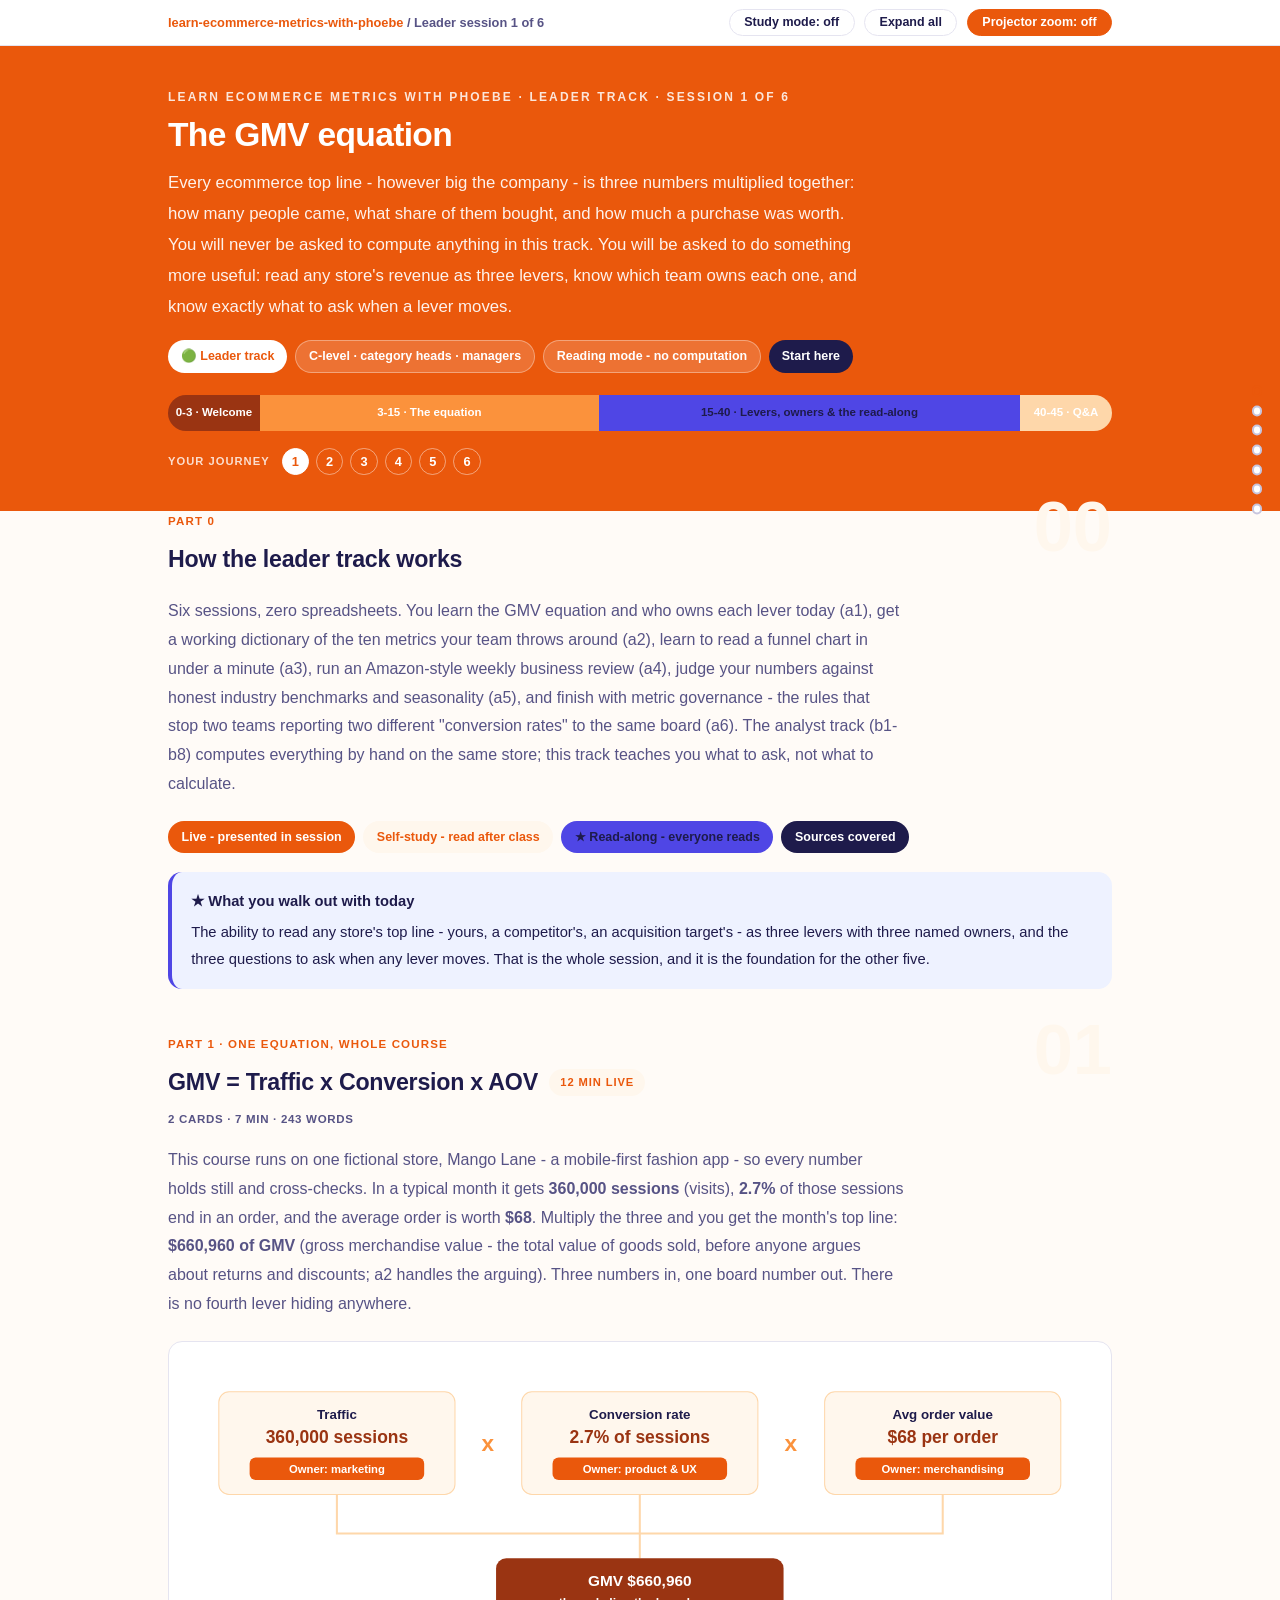
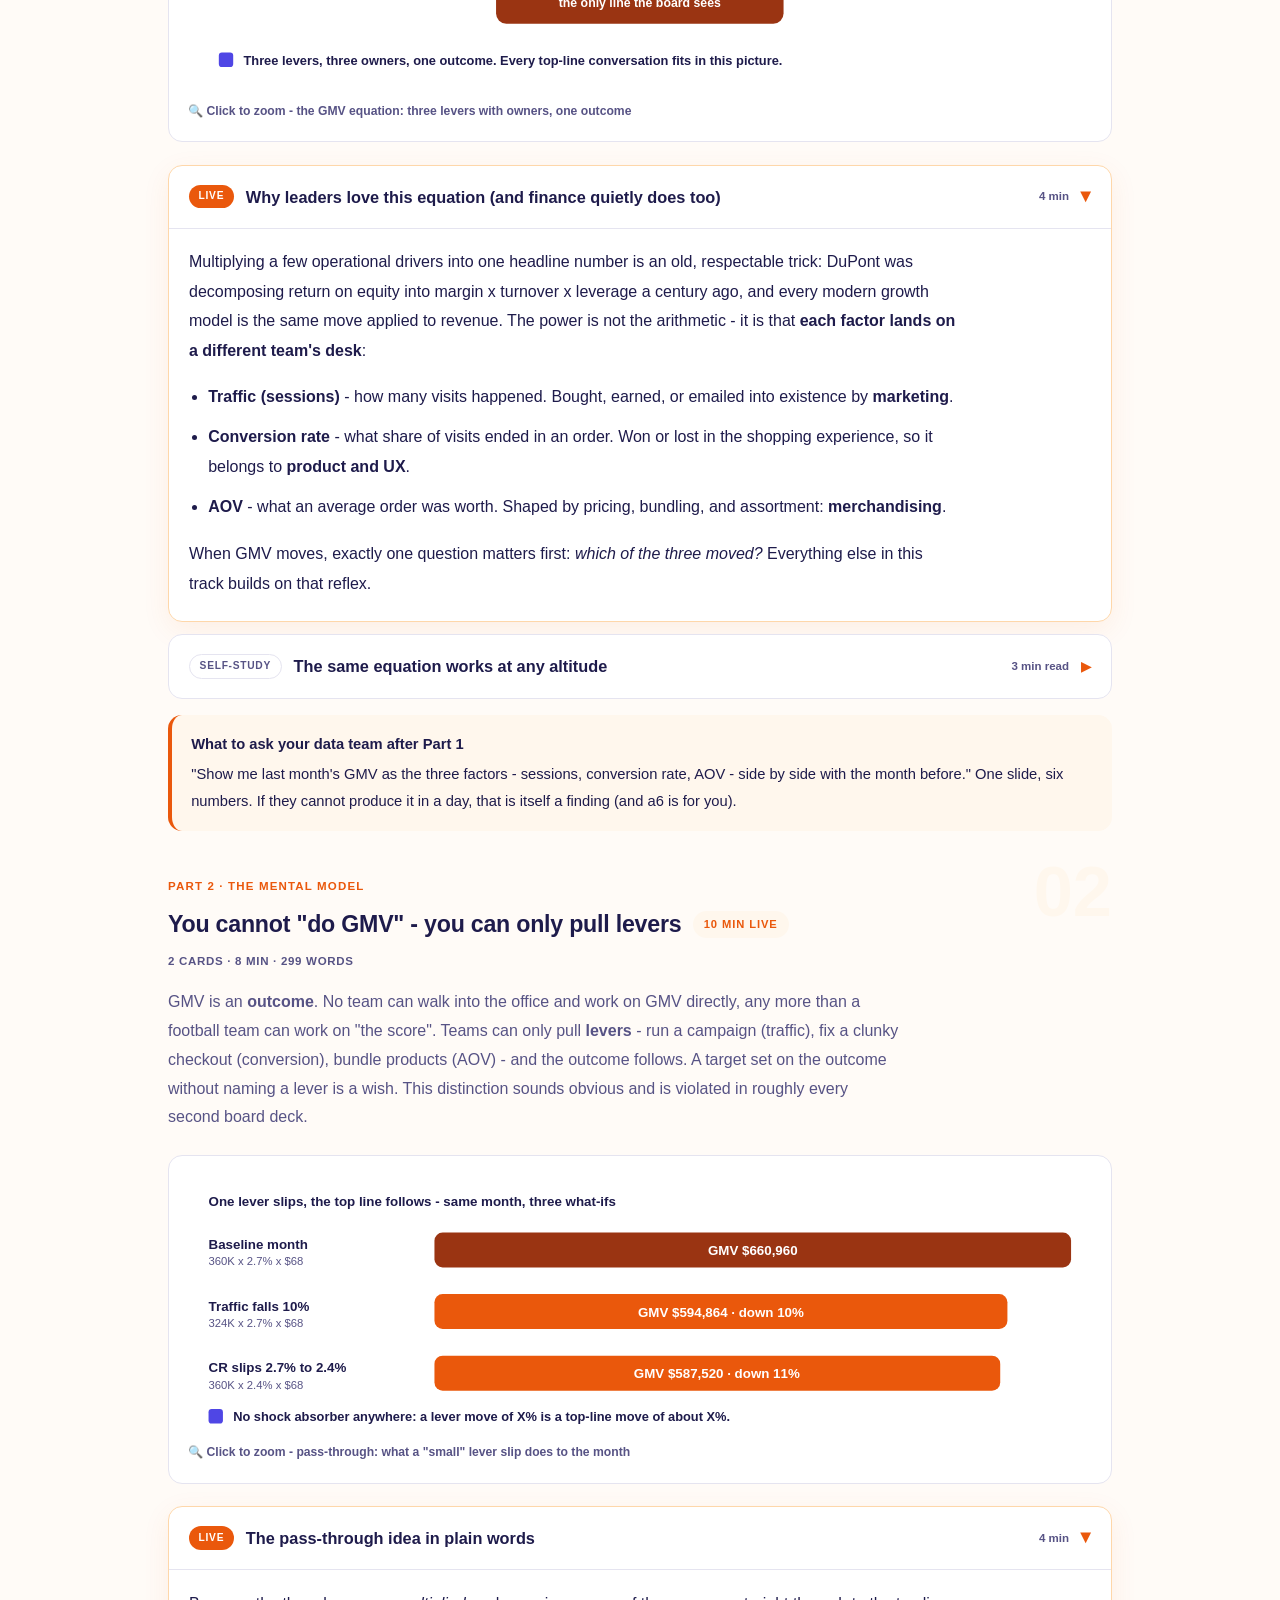
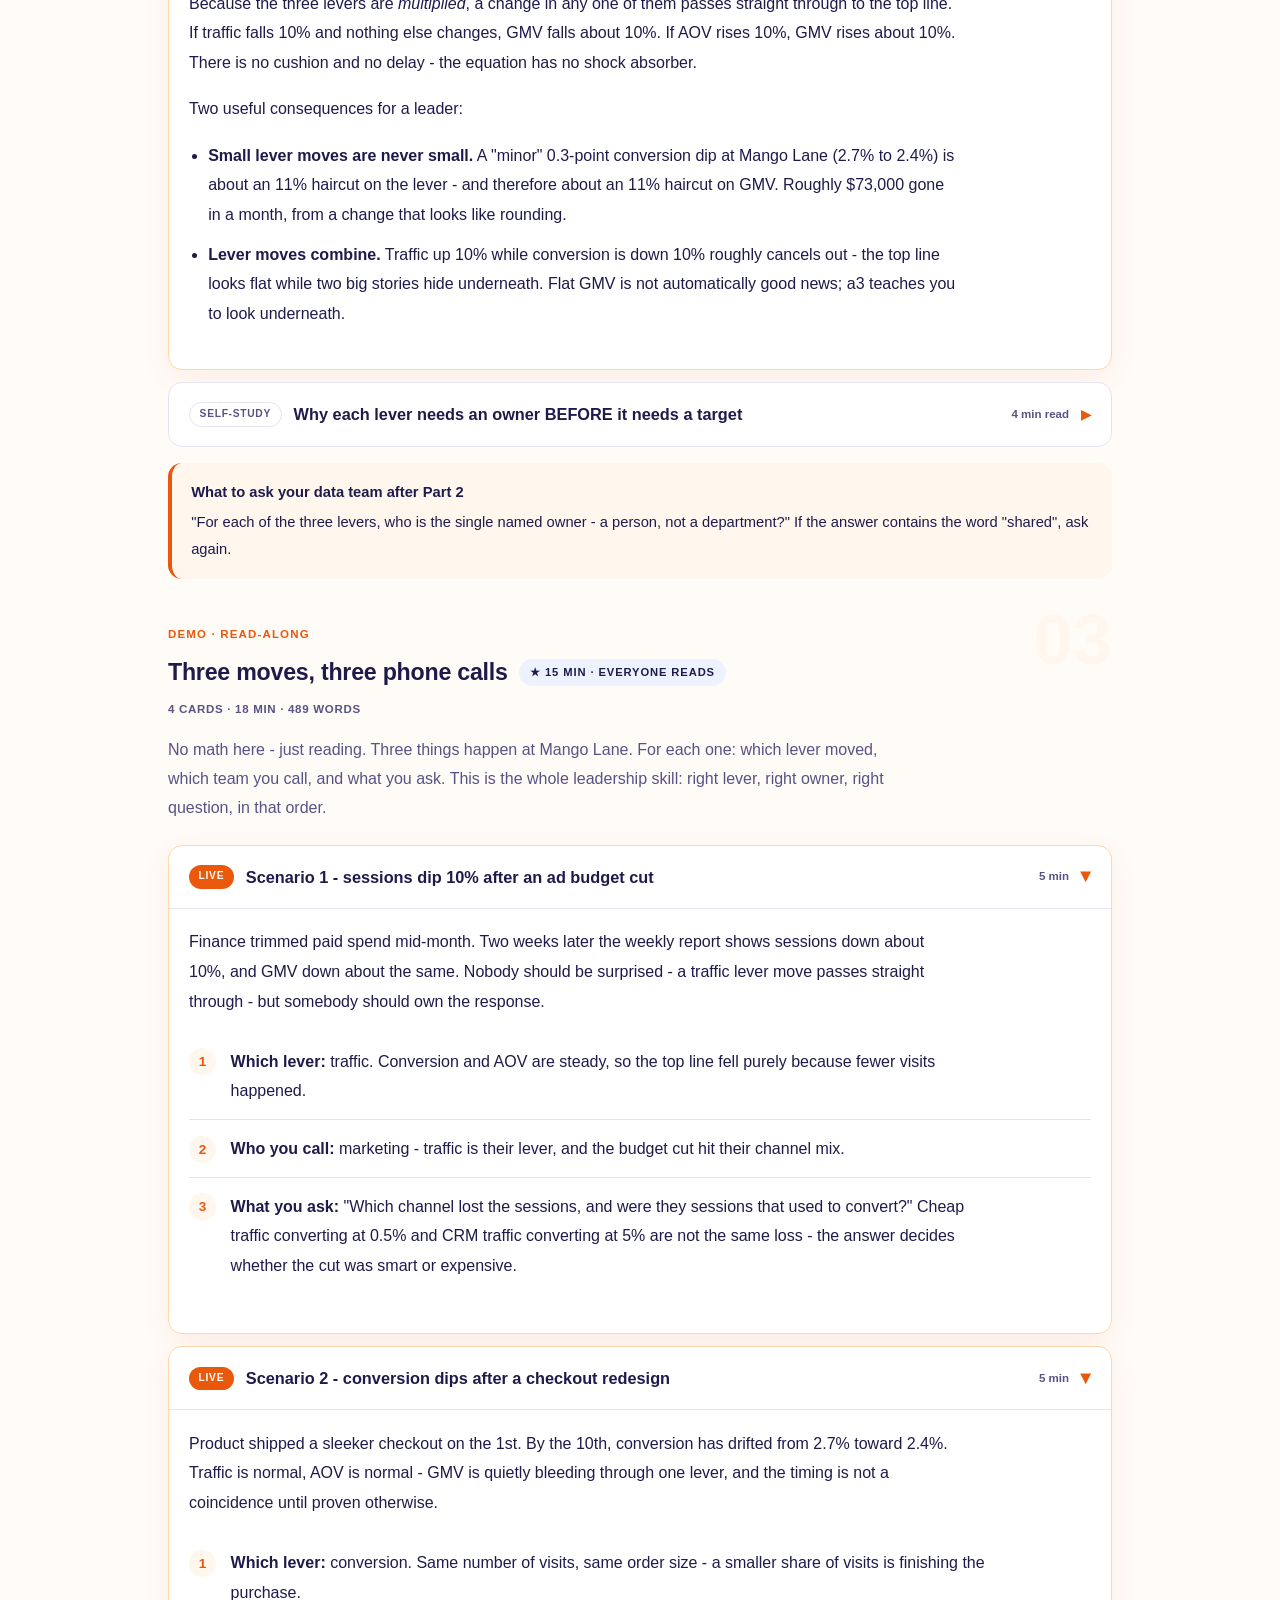
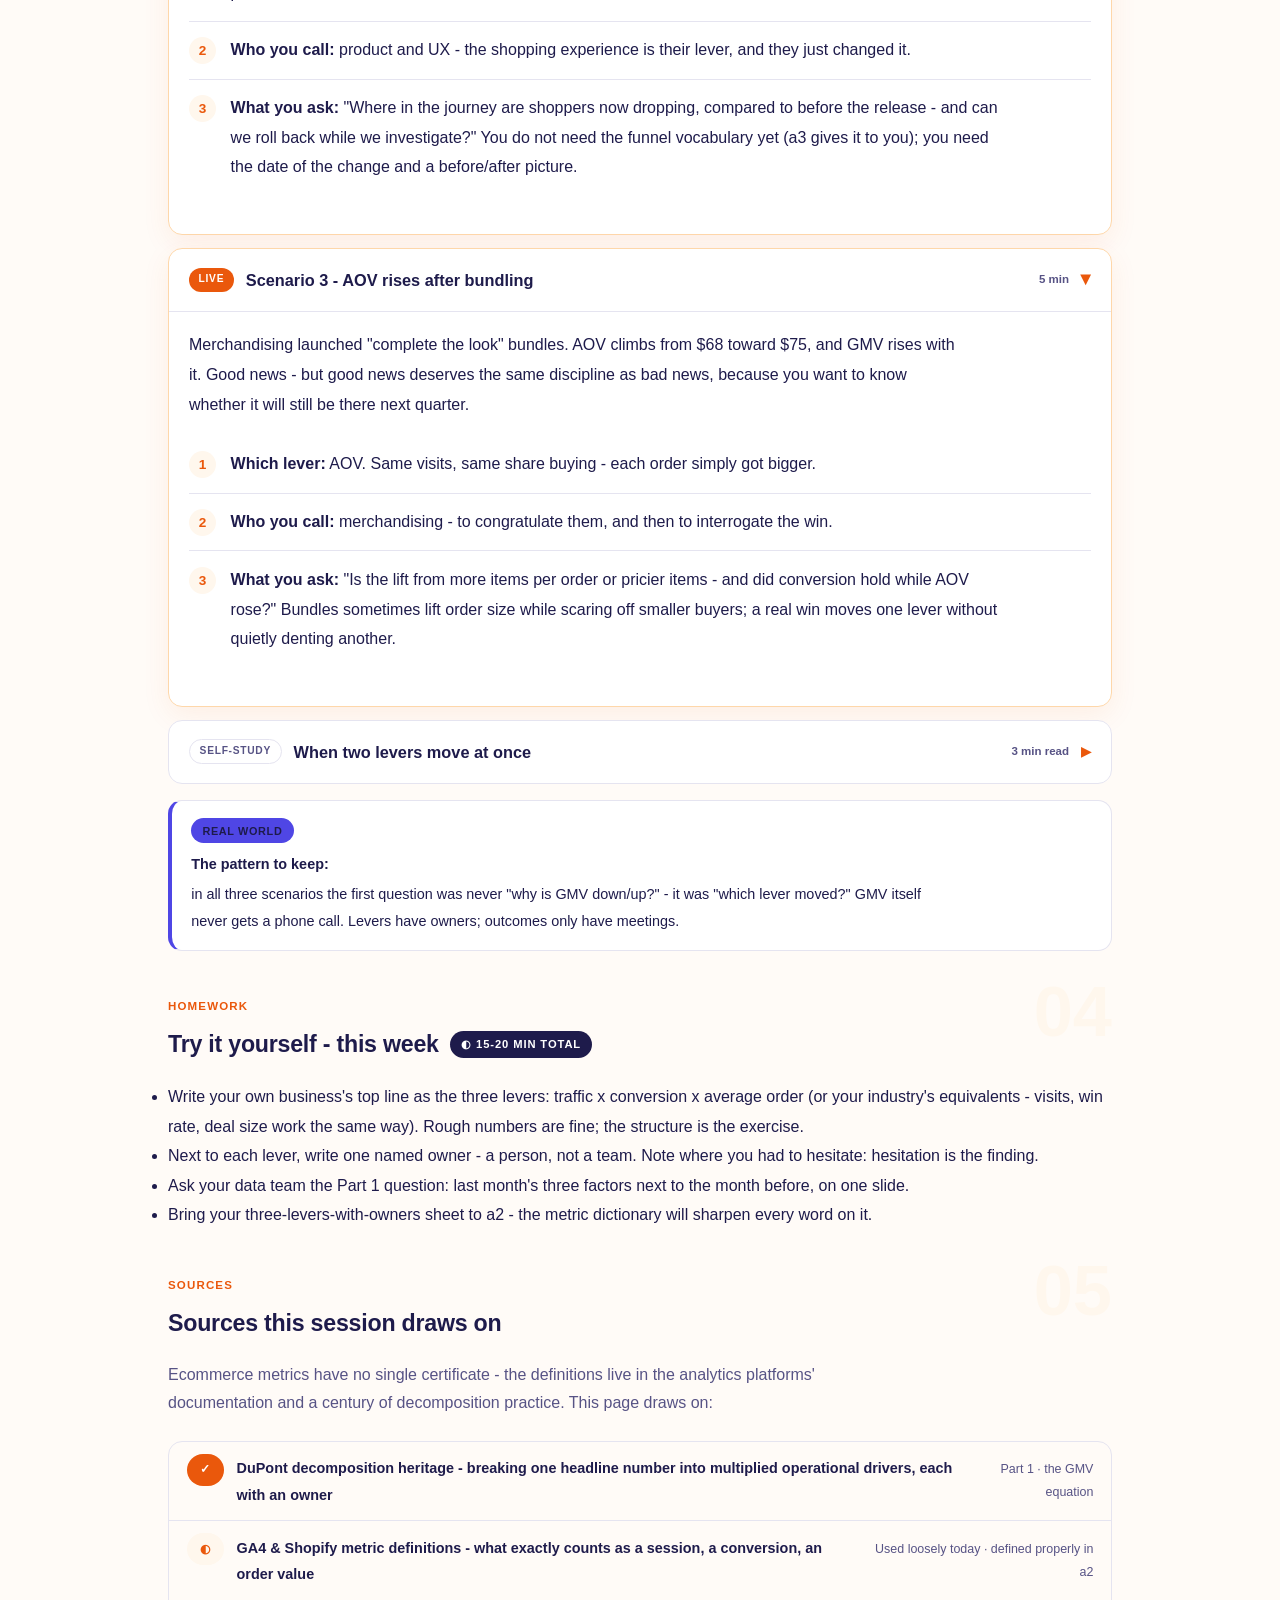
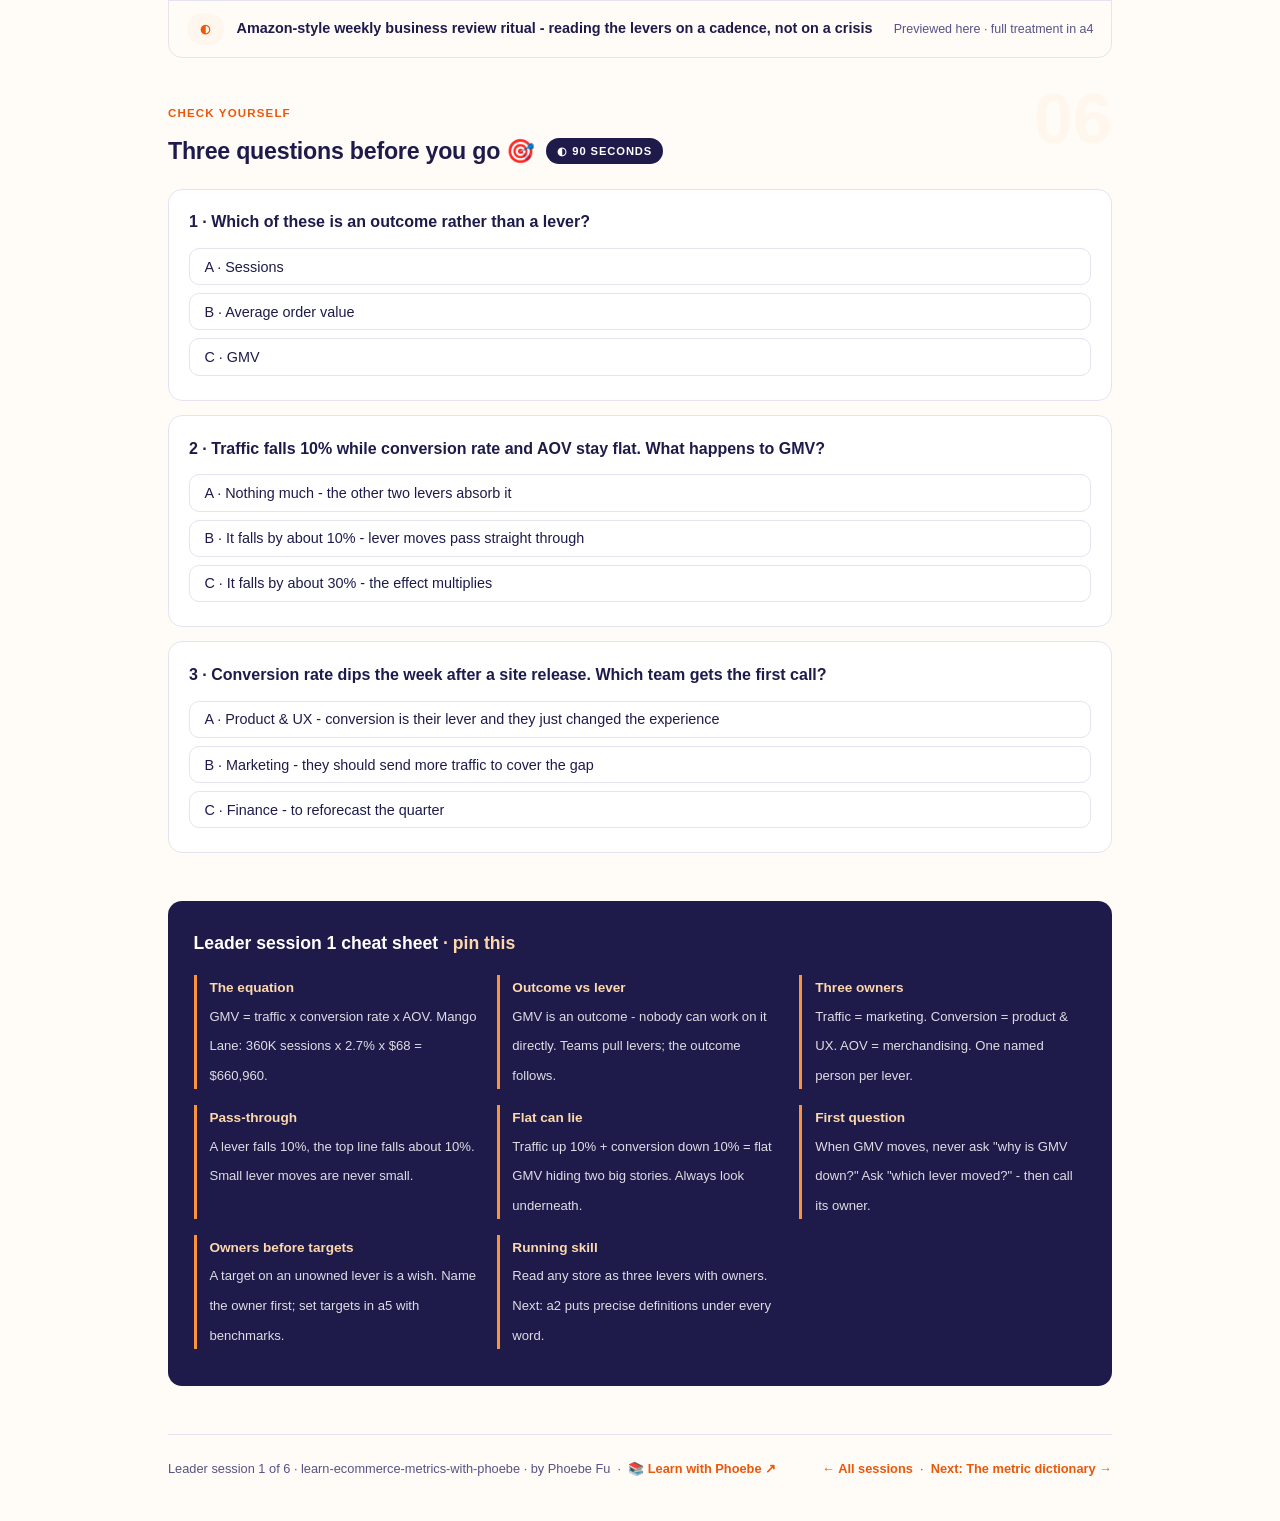
==== courses/a1-the-gmv-equation.html @ 4fbfeaf8 "Give every course a social card, and clear the last diagram overlaps Until now all 77 courses shared" ====
<!DOCTYPE html>
<html lang="en">
<head>
<meta charset="UTF-8">
<meta name="viewport" content="width=device-width, initial-scale=1.0">
<!-- social:start -->
<meta name="description" content="Leader session 1 of 6. Six sessions, zero spreadsheets. You learn the GMV equation and who owns each lever today (a1), get a working dictionary of the ten metrics your team throws around (a2), learn...">
<meta property="og:type" content="article">
<meta property="og:site_name" content="Learn with Phoebe">
<meta property="og:title" content="The GMV equation - learn ecommerce metrics with phoebe">
<meta property="og:description" content="Leader session 1 of 6. Six sessions, zero spreadsheets. You learn the GMV equation and who owns each lever today (a1), get a working dictionary of the ten metrics your team throws around (a2), learn...">
<meta property="og:url" content="https://phoebefu6.github.io/learn-ecommerce-metrics-with-phoebe/courses/a1-the-gmv-equation.html">
<meta property="og:image" content="https://phoebefu6.github.io/learn-ecommerce-metrics-with-phoebe/assets/og-cover.png">
<meta property="og:image:width" content="1200">
<meta property="og:image:height" content="630">
<meta name="twitter:card" content="summary_large_image">
<meta name="twitter:title" content="The GMV equation - learn ecommerce metrics with phoebe">
<meta name="twitter:description" content="Leader session 1 of 6. Six sessions, zero spreadsheets. You learn the GMV equation and who owns each lever today (a1), get a working dictionary of the ten metrics your team throws around (a2), learn...">
<meta name="twitter:image" content="https://phoebefu6.github.io/learn-ecommerce-metrics-with-phoebe/assets/og-cover.png">
<!-- social:end -->
<title>Leader session 1 · The GMV equation - learn ecommerce metrics with phoebe</title>
<link rel="stylesheet" href="../assets/style.css?v=6">
</head>
<body>

<div class="toolbar">
  <div class="wrap">
    <span class="crumb"><a href="../index.html">learn-ecommerce-metrics-with-phoebe</a> / Leader session 1 of 6</span>
    <button class="btn" id="toggle-all" type="button">Expand all</button>
    <button class="btn primary" id="zoom-toggle" type="button">Projector zoom: off</button>
  </div>
</div>

<header class="masthead">
  <div class="wrap">
    <div class="eyebrow">Learn Ecommerce Metrics with Phoebe · Leader track · Session 1 of 6</div>
    <h1>The <span class="accent">GMV equation</span></h1>
    <p class="sub">Every ecommerce top line - however big the company - is three numbers multiplied together: how many people came, what share of them bought, and how much a purchase was worth. You will never be asked to compute anything in this track. You will be asked to do something more useful: read any store's revenue as three levers, know which team owns each one, and know exactly what to ask when a lever moves.</p>
    <div class="chip-row">
      <span class="chip level">🟢 Leader track</span>
      <span class="chip audience">C-level · category heads · managers</span>
      <span class="chip audience">Reading mode - no computation</span>
      <span class="chip time">Start here</span>
    </div>
    <div class="agenda">
      <span class="a1" style="flex:1">0-3 · Welcome</span>
      <span class="a2" style="flex:4">3-15 · The equation</span>
      <span class="a3" style="flex:5">15-40 · Levers, owners &amp; the read-along</span>
      <span class="a4" style="flex:1">40-45 · Q&amp;A</span>
    </div>
  </div>
</header>

<main class="wrap">

  <!-- ============ INTRO ============ -->
  <section class="section" id="intro">
    <div class="section-kicker">
      <span class="klabel">Part 0</span>
      <h2>How the leader track works</h2>
    </div>
    <p class="lede">Six sessions, zero spreadsheets. You learn the GMV equation and who owns each lever today (a1), get a working dictionary of the ten metrics your team throws around (a2), learn to read a funnel chart in under a minute (a3), run an Amazon-style weekly business review (a4), judge your numbers against honest industry benchmarks and seasonality (a5), and finish with metric governance - the rules that stop two teams reporting two different "conversion rates" to the same board (a6). The analyst track (b1-b8) computes everything by hand on the same store; this track teaches you what to ask, not what to calculate.</p>
    <div class="legend">
      <span class="pill solid">Live - presented in session</span>
      <span class="pill light">Self-study - read after class</span>
      <span class="pill peach">★ Read-along - everyone reads</span>
      <span class="pill inkpill">Sources covered</span>
    </div>
    <div class="callout win">
      <strong>★ What you walk out with today</strong>
      The ability to read any store's top line - yours, a competitor's, an acquisition target's - as three levers with three named owners, and the three questions to ask when any lever moves. That is the whole session, and it is the foundation for the other five.
    </div>
  </section>

  <!-- ============ PART 1: THE EQUATION ============ -->
  <section class="section" id="equation">
    <div class="section-kicker">
      <span class="klabel">Part 1 · one equation, whole course</span>
      <h2>GMV = Traffic x Conversion x AOV <span class="tag concept">12 min live</span></h2>
    </div>
    <p class="lede">This course runs on one fictional store, Mango Lane - a mobile-first fashion app - so every number holds still and cross-checks. In a typical month it gets <strong>360,000 sessions</strong> (visits), <strong>2.7%</strong> of those sessions end in an order, and the average order is worth <strong>$68</strong>. Multiply the three and you get the month's top line: <strong>$660,960 of GMV</strong> (gross merchandise value - the total value of goods sold, before anyone argues about returns and discounts; a2 handles the arguing). Three numbers in, one board number out. There is no fourth lever hiding anywhere.</p>

    <figure class="zoomable">
      <svg viewBox="0 0 880 320" xmlns="http://www.w3.org/2000/svg" role="img" aria-label="The GMV equation: traffic times conversion times AOV, each lever with its owning team, feeding the GMV total">
        <style>
          .gqT { font: 800 15px Inter, sans-serif; fill: #FFFFFF; }
          .gqH { font: 700 13px Inter, sans-serif; fill: #1E1B4B; }
          .gqV { font: 800 17px Inter, sans-serif; fill: #9A3412; }
          .gqC { font: 400 11px Inter, sans-serif; fill: #575385; }
          .gqO { font: 700 11px Inter, sans-serif; fill: #FFFFFF; }
          .gqX { font: 800 22px Inter, sans-serif; fill: #FB923C; }
          .gqN { font: 600 12.5px Inter, sans-serif; fill: #1E1B4B; }
          .gqLine { stroke: #FED7AA; stroke-width: 2; fill: none; }
        </style>

        <rect x="30" y="30" width="230" height="100" rx="10" fill="#FFF7ED" stroke="#FED7AA"/>
        <text class="gqH" x="145" y="56" text-anchor="middle">Traffic</text>
        <text class="gqV" x="145" y="80" text-anchor="middle">360,000 sessions</text>
        <rect x="60" y="94" width="170" height="22" rx="6" fill="#EA580C"/>
        <text class="gqO" x="145" y="109" text-anchor="middle">Owner: marketing</text>

        <text class="gqX" x="292" y="88" text-anchor="middle">x</text>

        <rect x="325" y="30" width="230" height="100" rx="10" fill="#FFF7ED" stroke="#FED7AA"/>
        <text class="gqH" x="440" y="56" text-anchor="middle">Conversion rate</text>
        <text class="gqV" x="440" y="80" text-anchor="middle">2.7% of sessions</text>
        <rect x="355" y="94" width="170" height="22" rx="6" fill="#EA580C"/>
        <text class="gqO" x="440" y="109" text-anchor="middle">Owner: product &amp; UX</text>

        <text class="gqX" x="587" y="88" text-anchor="middle">x</text>

        <rect x="620" y="30" width="230" height="100" rx="10" fill="#FFF7ED" stroke="#FED7AA"/>
        <text class="gqH" x="735" y="56" text-anchor="middle">Avg order value</text>
        <text class="gqV" x="735" y="80" text-anchor="middle">$68 per order</text>
        <rect x="650" y="94" width="170" height="22" rx="6" fill="#EA580C"/>
        <text class="gqO" x="735" y="109" text-anchor="middle">Owner: merchandising</text>

        <path class="gqLine" d="M145,130 L145,168 L440,168 M440,130 L440,192 M735,130 L735,168 L440,168"/>

        <rect x="300" y="192" width="280" height="64" rx="10" fill="#9A3412"/>
        <text class="gqT" x="440" y="219" text-anchor="middle">GMV $660,960</text>
        <text class="gqT" x="440" y="240" text-anchor="middle" style="font-size:12px">the only line the board sees</text>

        <rect x="30" y="284" width="14" height="14" rx="3" fill="#4F46E5"/>
        <text class="gqN" x="54" y="296">Three levers, three owners, one outcome. Every top-line conversation fits in this picture.</text>
      </svg>
      <figcaption>🔍 Click to zoom - the GMV equation: three levers with owners, one outcome</figcaption>
    </figure>

    <details class="card" open>
      <summary><span class="mode live">Live</span>Why leaders love this equation (and finance quietly does too)<span class="mini">4 min</span><span class="caret">▶</span></summary>
      <div class="body">
        <p>Multiplying a few operational drivers into one headline number is an old, respectable trick: DuPont was decomposing return on equity into margin x turnover x leverage a century ago, and every modern growth model is the same move applied to revenue. The power is not the arithmetic - it is that <strong>each factor lands on a different team's desk</strong>:</p>
        <ul>
          <li><strong>Traffic (sessions)</strong> - how many visits happened. Bought, earned, or emailed into existence by <strong>marketing</strong>.</li>
          <li><strong>Conversion rate</strong> - what share of visits ended in an order. Won or lost in the shopping experience, so it belongs to <strong>product and UX</strong>.</li>
          <li><strong>AOV</strong> - what an average order was worth. Shaped by pricing, bundling, and assortment: <strong>merchandising</strong>.</li>
        </ul>
        <p>When GMV moves, exactly one question matters first: <em>which of the three moved?</em> Everything else in this track builds on that reflex.</p>
      </div>
    </details>

    <details class="card">
      <summary><span class="mode self">Self-study</span>The same equation works at any altitude<span class="mini">3 min read</span><span class="caret">▶</span></summary>
      <div class="body">
        <p>Traffic x conversion x AOV is not just a whole-company view - it holds for any slice you point it at. Each of Mango Lane's four channels has its own three levers and its own mini-GMV:</p>
        <ul>
          <li><strong>Organic</strong> - $264,384 (40% of GMV)</li>
          <li><strong>Paid</strong> - $198,288 (30%)</li>
          <li><strong>CRM (email &amp; push)</strong> - $132,192 (20%)</li>
          <li><strong>Social</strong> - $66,096 (10%)</li>
        </ul>
        <p>The same is true per category, per country, per campaign. When a leader asks "why is paid underperforming?", the answer is always the same three-lever read, one altitude down. The analyst track's b6 (segment cuts) computes these slices; you just need to know they exist and sum to the total.</p>
      </div>
    </details>

    <div class="callout tip">
      <strong>What to ask your data team after Part 1</strong>
      "Show me last month's GMV as the three factors - sessions, conversion rate, AOV - side by side with the month before." One slide, six numbers. If they cannot produce it in a day, that is itself a finding (and a6 is for you).
    </div>
  </section>

  <!-- ============ PART 2: OUTCOME VS LEVER ============ -->
  <section class="section" id="levers">
    <div class="section-kicker">
      <span class="klabel">Part 2 · the mental model</span>
      <h2>You cannot "do GMV" - you can only pull levers <span class="tag concept">10 min live</span></h2>
    </div>
    <p class="lede">GMV is an <strong>outcome</strong>. No team can walk into the office and work on GMV directly, any more than a football team can work on "the score". Teams can only pull <strong>levers</strong> - run a campaign (traffic), fix a clunky checkout (conversion), bundle products (AOV) - and the outcome follows. A target set on the outcome without naming a lever is a wish. This distinction sounds obvious and is violated in roughly every second board deck.</p>

    <figure class="zoomable">
      <svg viewBox="0 0 880 250" xmlns="http://www.w3.org/2000/svg" role="img" aria-label="Pass-through: a ten percent drop in one lever produces roughly a ten percent drop in GMV">
        <style>
          .ptH { font: 700 13px Inter, sans-serif; fill: #1E1B4B; }
          .ptB { font: 800 13px Inter, sans-serif; fill: #FFFFFF; }
          .ptC { font: 400 11px Inter, sans-serif; fill: #575385; }
          .ptN { font: 600 12.5px Inter, sans-serif; fill: #1E1B4B; }
        </style>
        <text class="ptH" x="20" y="30">One lever slips, the top line follows - same month, three what-ifs</text>

        <text class="ptH" x="20" y="72">Baseline month</text>
        <text class="ptC" x="20" y="88">360K x 2.7% x $68</text>
        <rect x="240" y="56" width="620" height="34" rx="8" fill="#9A3412"/>
        <text class="ptB" x="550" y="78" text-anchor="middle">GMV $660,960</text>

        <text class="ptH" x="20" y="132">Traffic falls 10%</text>
        <text class="ptC" x="20" y="148">324K x 2.7% x $68</text>
        <rect x="240" y="116" width="558" height="34" rx="8" fill="#EA580C"/>
        <text class="ptB" x="519" y="138" text-anchor="middle">GMV $594,864 · down 10%</text>

        <text class="ptH" x="20" y="192">CR slips 2.7% to 2.4%</text>
        <text class="ptC" x="20" y="208">360K x 2.4% x $68</text>
        <rect x="240" y="176" width="551" height="34" rx="8" fill="#EA580C"/>
        <text class="ptB" x="515" y="198" text-anchor="middle">GMV $587,520 · down 11%</text>

        <rect x="20" y="228" width="14" height="14" rx="3" fill="#4F46E5"/>
        <text class="ptN" x="44" y="240">No shock absorber anywhere: a lever move of X% is a top-line move of about X%.</text>
      </svg>
      <figcaption>🔍 Click to zoom - pass-through: what a "small" lever slip does to the month</figcaption>
    </figure>

    <details class="card" open>
      <summary><span class="mode live">Live</span>The pass-through idea in plain words<span class="mini">4 min</span><span class="caret">▶</span></summary>
      <div class="body">
        <p>Because the three levers are <em>multiplied</em>, a change in any one of them passes straight through to the top line. If traffic falls 10% and nothing else changes, GMV falls about 10%. If AOV rises 10%, GMV rises about 10%. There is no cushion and no delay - the equation has no shock absorber.</p>
        <p>Two useful consequences for a leader:</p>
        <ul>
          <li><strong>Small lever moves are never small.</strong> A "minor" 0.3-point conversion dip at Mango Lane (2.7% to 2.4%) is about an 11% haircut on the lever - and therefore about an 11% haircut on GMV. Roughly $73,000 gone in a month, from a change that looks like rounding.</li>
          <li><strong>Lever moves combine.</strong> Traffic up 10% while conversion is down 10% roughly cancels out - the top line looks flat while two big stories hide underneath. Flat GMV is not automatically good news; a3 teaches you to look underneath.</li>
        </ul>
      </div>
    </details>

    <details class="card">
      <summary><span class="mode self">Self-study</span>Why each lever needs an owner BEFORE it needs a target<span class="mini">4 min read</span><span class="caret">▶</span></summary>
      <div class="body">
        <p>The natural instinct is to set targets first: "conversion to 3% by Q3." But a target on an unowned lever produces a predictable failure mode - when it slips, the review meeting becomes an archaeology dig into whose fault it was, and every team has a plausible alibi (marketing blames site speed, product blames traffic quality, both are sometimes right).</p>
        <p>Ownership first reverses the dynamic:</p>
        <ul>
          <li><strong>An owner watches the lever weekly</strong> - so a dip is caught in days, not discovered at quarter end.</li>
          <li><strong>An owner can explain a move</strong> - "conversion dipped because the new checkout shipped Tuesday" is only available from someone who owns the number and the roadmap behind it.</li>
          <li><strong>Only then does a target mean anything</strong> - a target is a promise, and promises need a person attached.</li>
        </ul>
        <p>Your homework today is exactly this: levers and owners, no targets yet. Targets come in a5 when you can see benchmarks.</p>
      </div>
    </details>

    <div class="callout tip">
      <strong>What to ask your data team after Part 2</strong>
      "For each of the three levers, who is the single named owner - a person, not a department?" If the answer contains the word "shared", ask again.
    </div>
  </section>

  <!-- ============ DEMO: READ-ALONG ============ -->
  <section class="section" id="readalong">
    <div class="section-kicker">
      <span class="klabel">Demo · read-along</span>
      <h2>Three moves, three phone calls <span class="tag demo">★ 15 min · everyone reads</span></h2>
    </div>
    <p class="lede">No math here - just reading. Three things happen at Mango Lane. For each one: which lever moved, which team you call, and what you ask. This is the whole leadership skill: right lever, right owner, right question, in that order.</p>

    <details class="card" open>
      <summary><span class="mode live">Live</span>Scenario 1 - sessions dip 10% after an ad budget cut<span class="mini">5 min</span><span class="caret">▶</span></summary>
      <div class="body">
        <p>Finance trimmed paid spend mid-month. Two weeks later the weekly report shows sessions down about 10%, and GMV down about the same. Nobody should be surprised - a traffic lever move passes straight through - but somebody should own the response.</p>
        <div class="steps">
          <div class="step"><p><strong>Which lever:</strong> traffic. Conversion and AOV are steady, so the top line fell purely because fewer visits happened.</p></div>
          <div class="step"><p><strong>Who you call:</strong> marketing - traffic is their lever, and the budget cut hit their channel mix.</p></div>
          <div class="step"><p><strong>What you ask:</strong> "Which channel lost the sessions, and were they sessions that used to convert?" Cheap traffic converting at 0.5% and CRM traffic converting at 5% are not the same loss - the answer decides whether the cut was smart or expensive.</p></div>
        </div>
      </div>
    </details>

    <details class="card" open>
      <summary><span class="mode live">Live</span>Scenario 2 - conversion dips after a checkout redesign<span class="mini">5 min</span><span class="caret">▶</span></summary>
      <div class="body">
        <p>Product shipped a sleeker checkout on the 1st. By the 10th, conversion has drifted from 2.7% toward 2.4%. Traffic is normal, AOV is normal - GMV is quietly bleeding through one lever, and the timing is not a coincidence until proven otherwise.</p>
        <div class="steps">
          <div class="step"><p><strong>Which lever:</strong> conversion. Same number of visits, same order size - a smaller share of visits is finishing the purchase.</p></div>
          <div class="step"><p><strong>Who you call:</strong> product and UX - the shopping experience is their lever, and they just changed it.</p></div>
          <div class="step"><p><strong>What you ask:</strong> "Where in the journey are shoppers now dropping, compared to before the release - and can we roll back while we investigate?" You do not need the funnel vocabulary yet (a3 gives it to you); you need the date of the change and a before/after picture.</p></div>
        </div>
      </div>
    </details>

    <details class="card" open>
      <summary><span class="mode live">Live</span>Scenario 3 - AOV rises after bundling<span class="mini">5 min</span><span class="caret">▶</span></summary>
      <div class="body">
        <p>Merchandising launched "complete the look" bundles. AOV climbs from $68 toward $75, and GMV rises with it. Good news - but good news deserves the same discipline as bad news, because you want to know whether it will still be there next quarter.</p>
        <div class="steps">
          <div class="step"><p><strong>Which lever:</strong> AOV. Same visits, same share buying - each order simply got bigger.</p></div>
          <div class="step"><p><strong>Who you call:</strong> merchandising - to congratulate them, and then to interrogate the win.</p></div>
          <div class="step"><p><strong>What you ask:</strong> "Is the lift from more items per order or pricier items - and did conversion hold while AOV rose?" Bundles sometimes lift order size while scaring off smaller buyers; a real win moves one lever without quietly denting another.</p></div>
        </div>
      </div>
    </details>

    <details class="card">
      <summary><span class="mode self">Self-study</span>When two levers move at once<span class="mini">3 min read</span><span class="caret">▶</span></summary>
      <div class="body">
        <p>Real months are rarely as clean as the three scenarios above. A sale event typically pushes traffic and conversion up while pulling AOV down; an ad cut pulls traffic down while conversion drifts up (the remaining visitors are the keen ones). Two habits keep multi-lever months readable:</p>
        <ul>
          <li><strong>Ask for all three levers every time, even when the answer seems obvious.</strong> The lever nobody mentioned is where surprises hide.</li>
          <li><strong>Ask which lever moved <em>because of us</em> and which moved on its own.</strong> A deliberate trade (discount lowers AOV, lifts conversion) is strategy; the same picture arriving uninvited is a problem.</li>
        </ul>
        <p>a3 gives you the funnel view that makes multi-lever months quick to read, and a4 puts the reading on a weekly rhythm so no lever drifts unwatched for long.</p>
      </div>
    </details>

    <div class="callout example">
      <span class="ex-pill">Real world</span>
      <p><strong>The pattern to keep:</strong> in all three scenarios the first question was never "why is GMV down/up?" - it was "which lever moved?" GMV itself never gets a phone call. Levers have owners; outcomes only have meetings.</p>
    </div>
  </section>

  <!-- ============ HOMEWORK ============ -->
  <section class="section" id="exercise">
    <div class="section-kicker">
      <span class="klabel">Homework</span>
      <h2>Try it yourself - this week <span class="tag exercise">◐ 15-20 min total</span></h2>
    </div>
    <ul>
      <li>Write your own business's top line as the three levers: traffic x conversion x average order (or your industry's equivalents - visits, win rate, deal size work the same way). Rough numbers are fine; the structure is the exercise.</li>
      <li>Next to each lever, write one named owner - a person, not a team. Note where you had to hesitate: hesitation is the finding.</li>
      <li>Ask your data team the Part 1 question: last month's three factors next to the month before, on one slide.</li>
      <li>Bring your three-levers-with-owners sheet to a2 - the metric dictionary will sharpen every word on it.</li>
    </ul>
  </section>

  <!-- ============ SOURCES ============ -->
  <section class="section" id="official">
    <div class="section-kicker">
      <span class="klabel">Sources</span>
      <h2>Sources this session draws on</h2>
    </div>
    <p class="lede">Ecommerce metrics have no single certificate - the definitions live in the analytics platforms' documentation and a century of decomposition practice. This page draws on:</p>
    <div class="covered">
      <div class="covered-row"><span class="status pill solid">✓</span><span class="name">DuPont decomposition heritage - breaking one headline number into multiplied operational drivers, each with an owner</span><span class="note">Part 1 · the GMV equation</span></div>
      <div class="covered-row"><span class="status pill light">◐</span><span class="name">GA4 &amp; Shopify metric definitions - what exactly counts as a session, a conversion, an order value</span><span class="note">Used loosely today · defined properly in a2</span></div>
      <div class="covered-row"><span class="status pill light">◐</span><span class="name">Amazon-style weekly business review ritual - reading the levers on a cadence, not on a crisis</span><span class="note">Previewed here · full treatment in a4</span></div>
    </div>
  </section>

  <!-- ============ QUIZ ============ -->
  <section class="section" id="quiz">
    <div class="section-kicker">
      <span class="klabel">Check yourself</span>
      <h2>Three questions before you go 🎯 <span class="tag exercise">◐ 90 seconds</span></h2>
    </div>
    <div class="quiz-q" data-answer="2">
      <p class="qtext">1 · Which of these is an outcome rather than a lever?</p>
      <button class="qopt" type="button">A · Sessions</button>
      <button class="qopt" type="button">B · Average order value</button>
      <button class="qopt" type="button">C · GMV</button>
      <p class="qwhy">GMV is the result of the three levers multiplied - no team can work on it directly. Sessions, conversion rate, and AOV are the levers teams actually pull.</p>
    </div>
    <div class="quiz-q" data-answer="1">
      <p class="qtext">2 · Traffic falls 10% while conversion rate and AOV stay flat. What happens to GMV?</p>
      <button class="qopt" type="button">A · Nothing much - the other two levers absorb it</button>
      <button class="qopt" type="button">B · It falls by about 10% - lever moves pass straight through</button>
      <button class="qopt" type="button">C · It falls by about 30% - the effect multiplies</button>
      <p class="qwhy">The levers are multiplied, so a 10% drop in one factor (with the others flat) is about a 10% drop in the product. No cushion, no amplification - straight pass-through.</p>
    </div>
    <div class="quiz-q" data-answer="0">
      <p class="qtext">3 · Conversion rate dips the week after a site release. Which team gets the first call?</p>
      <button class="qopt" type="button">A · Product &amp; UX - conversion is their lever and they just changed the experience</button>
      <button class="qopt" type="button">B · Marketing - they should send more traffic to cover the gap</button>
      <button class="qopt" type="button">C · Finance - to reforecast the quarter</button>
      <p class="qwhy">Right lever, right owner: conversion belongs to product and UX, and a dip timed to a release points at the release. More traffic would paper over a leak instead of fixing it.</p>
    </div>
    <p class="quiz-score"></p>
  </section>

  <!-- ============ CHEAT SHEET ============ -->
  <section class="cheat" id="cheatsheet">
    <h3>Leader session 1 cheat sheet <span>· pin this</span></h3>
    <div class="grid-2">
      <div class="cheat-item"><b>The equation</b><span>GMV = traffic x conversion rate x AOV. Mango Lane: 360K sessions x 2.7% x $68 = $660,960.</span></div>
      <div class="cheat-item"><b>Outcome vs lever</b><span>GMV is an outcome - nobody can work on it directly. Teams pull levers; the outcome follows.</span></div>
      <div class="cheat-item"><b>Three owners</b><span>Traffic = marketing. Conversion = product &amp; UX. AOV = merchandising. One named person per lever.</span></div>
      <div class="cheat-item"><b>Pass-through</b><span>A lever falls 10%, the top line falls about 10%. Small lever moves are never small.</span></div>
      <div class="cheat-item"><b>Flat can lie</b><span>Traffic up 10% + conversion down 10% = flat GMV hiding two big stories. Always look underneath.</span></div>
      <div class="cheat-item"><b>First question</b><span>When GMV moves, never ask "why is GMV down?" Ask "which lever moved?" - then call its owner.</span></div>
      <div class="cheat-item"><b>Owners before targets</b><span>A target on an unowned lever is a wish. Name the owner first; set targets in a5 with benchmarks.</span></div>
      <div class="cheat-item"><b>Running skill</b><span>Read any store as three levers with owners. Next: a2 puts precise definitions under every word.</span></div>
    </div>
  </section>

  <footer class="pagefoot">
    <span>Leader session 1 of 6 · learn-ecommerce-metrics-with-phoebe · by Phoebe Fu &nbsp;·&nbsp; 📚 <a href="https://phoebefu6.github.io/learn-with-phoebe/">Learn with Phoebe ↗</a></span>
    <span><a href="../index.html">← All sessions</a> &nbsp;·&nbsp; <a href="a2-the-metric-dictionary.html">Next: The metric dictionary →</a></span>
  </footer>

</main>

<script src="../assets/tree-live.js?v=6"></script>
<script src="../assets/app.js?v=6"></script>
</body>
</html>
---- assets/style.css ----
/* learn-ecommerce-metrics-with-phoebe - editorial bold design system
   Accent: tangerine #EA580C · Ink: deep indigo #1E1B4B · Flagship: indigo #4F46E5
   (CSS var names still read --indigo/--amber; they hold tangerine/indigo values.) */

:root {
  --indigo: #EA580C;
  --indigo-deep: #9A3412;
  --indigo-mid: #FB923C;
  --indigo-soft: #FED7AA;
  --indigo-50: #FFF7ED;
  --ink: #1E1B4B;
  --muted: #575385;
  --faint: #C7C5DE;
  --hairline: #E5E4F0;
  --amber: #4F46E5;
  --amber-ink: #1E1B4B;
  --amber-50: #EEF2FF;
  --paper: #FFFBF7;
  --code-bg: #191645;
  --code-ink: #E0E7FF;
  --radius: 14px;
}

* { margin: 0; padding: 0; box-sizing: border-box; }

html { font-size: 16px; scroll-behavior: smooth; }
html.zoom-125 { font-size: 20px; }
html.zoom-150 { font-size: 24px; }

body {
  font-family: "Inter", -apple-system, BlinkMacSystemFont, "Segoe UI", Roboto, sans-serif;
  background: var(--paper);
  color: var(--ink);
  line-height: 1.85;
  font-feature-settings: "tnum";
}

.wrap { max-width: 62rem; margin: 0 auto; padding: 0 1.5rem; }

/* ---------- header band ---------- */
.masthead {
  background: var(--indigo);
  color: #fff;
  padding: 2.5rem 0 2.25rem;
}
.masthead .eyebrow {
  font-size: .75rem;
  letter-spacing: .18em;
  text-transform: uppercase;
  opacity: .85;
  font-weight: 600;
}
.masthead h1 {
  font-size: 2.1rem;
  line-height: 1.15;
  font-weight: 800;
  margin: .5rem 0 .75rem;
  letter-spacing: -.02em;
}
.masthead h1 .accent { color: inherit; }
.masthead .sub { font-size: 1.05rem; opacity: .92; max-width: 44rem; }

.chip-row { display: flex; flex-wrap: wrap; gap: .5rem; margin-top: 1.1rem; }
.chip {
  display: inline-flex;
  align-items: center;
  gap: .35rem;
  border-radius: 999px;
  padding: .25rem .8rem;
  font-size: .78rem;
  font-weight: 600;
  white-space: nowrap;
}
.chip.level { background: #fff; color: var(--indigo); }
.chip.audience { background: rgba(255,255,255,.16); color: #fff; border: 1px solid rgba(255,255,255,.35); }
.chip.time { background: var(--ink); color: #fff; font-variant-numeric: tabular-nums; }

/* ---------- agenda bar ---------- */
.agenda {
  display: flex;
  border-radius: 999px;
  overflow: hidden;
  margin: 1.4rem 0 0;
  font-size: .72rem;
  font-weight: 600;
  text-align: center;
  color: #fff;
}
.agenda span { padding: .45rem .3rem; white-space: nowrap; overflow: hidden; text-overflow: ellipsis; }
.agenda .a1 { background: var(--indigo-deep); }
.agenda .a2 { background: var(--indigo-mid); }
.agenda .a3 { background: var(--amber); color: var(--amber-ink); }
.agenda .a4 { background: var(--indigo-soft); }

/* ---------- toolbar ---------- */
.toolbar {
  position: sticky;
  top: 0;
  z-index: 40;
  background: rgba(255,255,255,.94);
  backdrop-filter: blur(6px);
  border-bottom: 1px solid var(--hairline);
  padding: .55rem 0;
}
.toolbar .wrap { display: flex; align-items: center; gap: .6rem; }
.toolbar .crumb { font-size: .8rem; color: var(--muted); font-weight: 600; margin-right: auto; }
.toolbar .crumb a { color: var(--indigo); text-decoration: none; }
.btn {
  border: 1px solid var(--hairline);
  background: #fff;
  color: var(--ink);
  border-radius: 999px;
  padding: .35rem .9rem;
  font-size: .78rem;
  font-weight: 600;
  cursor: pointer;
  font-family: inherit;
  transition: all .15s ease;
}
.btn:hover { border-color: var(--indigo); color: var(--indigo); }
.btn.primary { background: var(--indigo); border-color: var(--indigo); color: #fff; }
.btn.primary:hover { background: var(--indigo-deep); }

/* ---------- sections ---------- */
main { padding: 2.5rem 0 4rem; }

.section { margin-bottom: 2.8rem; }
.section-kicker { margin-bottom: 1rem; }
.section-kicker .klabel {
  display: block;
  font-size: .72rem;
  text-transform: uppercase;
  letter-spacing: .1em;
  color: var(--indigo);
  font-weight: 700;
  margin-bottom: .35rem;
}
.section-kicker h2 {
  font-size: 1.45rem;
  font-weight: 800;
  letter-spacing: -.01em;
  display: flex;
  align-items: center;
  gap: .7rem;
  flex-wrap: wrap;
}
.section-kicker .tag {
  border-radius: 999px;
  padding: .18rem .7rem;
  font-size: .7rem;
  font-weight: 700;
  text-transform: uppercase;
  letter-spacing: .08em;
}
.tag.concept { background: var(--indigo-50); color: var(--indigo); }
.tag.demo { background: var(--amber-50); color: var(--amber-ink); }
.tag.exercise { background: var(--ink); color: #fff; }

.lede { color: var(--muted); max-width: 46rem; margin-bottom: 1.4rem; line-height: 1.8; }

/* live vs self-study markers on cards */
.mode {
  font-size: .64rem;
  font-weight: 700;
  text-transform: uppercase;
  letter-spacing: .07em;
  padding: .14rem .6rem;
  border-radius: 999px;
  flex: none;
}
.mode.live { background: var(--indigo); color: #fff; }
.mode.self { background: #fff; color: var(--muted); border: 1px solid var(--hairline); }

/* ---------- accordions ---------- */
details.card {
  border: 1px solid var(--hairline);
  border-radius: var(--radius);
  margin-bottom: .8rem;
  overflow: hidden;
  background: #fff;
}
details.card[open] { border-color: var(--indigo-soft); box-shadow: 0 8px 28px rgba(234,88,12,.08); }
details.card summary {
  list-style: none;
  cursor: pointer;
  padding: 1rem 1.25rem;
  display: flex;
  align-items: center;
  gap: .75rem;
  font-weight: 700;
  font-size: 1.02rem;
  user-select: none;
}
details.card summary::-webkit-details-marker { display: none; }
details.card summary .dot {
  width: .6rem; height: .6rem;
  border-radius: 999px;
  background: var(--indigo);
  flex: none;
}
details.card summary .mini { margin-left: auto; font-size: .72rem; color: var(--muted); font-weight: 600; white-space: nowrap; }
details.card summary .caret { transition: transform .2s ease; color: var(--indigo); font-size: .8rem; }
details.card[open] summary .caret { transform: rotate(90deg); }
details.card .body { padding: 0 1.25rem 1.4rem; border-top: 1px solid var(--hairline); padding-top: 1.15rem; }
details.card .body p { margin-bottom: 1.05rem; max-width: 48rem; }
details.card .body p:last-child { margin-bottom: 0; }
details.card .body ul, details.card .body ol { margin: 0 0 1.1rem 1.2rem; max-width: 47rem; }
details.card .body li { margin-bottom: .65rem; }
details.card .body h4 { font-size: .95rem; font-weight: 700; margin: 1.1rem 0 .45rem; }
details.card .body h4:first-child { margin-top: 0; }

/* ---------- pills & legends ---------- */
.legend { display: flex; flex-wrap: wrap; gap: .5rem; margin: 0 0 1.2rem; }
.pill {
  display: inline-flex;
  align-items: center;
  gap: .4rem;
  border-radius: 999px;
  padding: .28rem .85rem;
  font-size: .78rem;
  font-weight: 600;
}
.pill.solid { background: var(--indigo); color: #fff; }
.pill.light { background: var(--indigo-50); color: var(--indigo); }
.pill.inkpill { background: var(--ink); color: #fff; }
.pill.amber, .pill.peach { background: var(--amber); color: var(--amber-ink); }
.pill.bare { color: var(--faint); }

/* ---------- 4D grid ---------- */
.grid-2 { display: grid; grid-template-columns: repeat(auto-fit, minmax(15rem, 1fr)); gap: .8rem; margin: .5rem 0 1rem; }
.d-card {
  border: 1px solid var(--hairline);
  border-left: 4px solid var(--indigo);
  border-radius: 10px;
  padding: 1rem 1.1rem;
}
.d-card h4 { font-size: .95rem; margin-bottom: .3rem; }
.d-card h4 .lead-letter { color: var(--indigo); }
.d-card p { font-size: .86rem; color: var(--muted); margin: 0; }

/* ---------- tables ---------- */
table.clean { width: 100%; border-collapse: collapse; font-size: .9rem; margin: .4rem 0 1rem; }
table.clean th {
  text-align: left;
  font-size: .72rem;
  text-transform: uppercase;
  letter-spacing: .08em;
  color: var(--muted);
  padding: .5rem .6rem;
  border-bottom: 2px solid var(--ink);
}
table.clean td { padding: .7rem .6rem; border-bottom: .5px solid var(--hairline); vertical-align: top; line-height: 1.7; }
table.clean td:first-child { font-weight: 600; }

/* ---------- prompt boxes ---------- */
.prompt-box {
  position: relative;
  background: var(--code-bg);
  color: var(--code-ink);
  border-radius: var(--radius);
  padding: 1.1rem 1.2rem;
  margin: 1rem 0 1.2rem;
  font-family: "SF Mono", ui-monospace, Menlo, Consolas, monospace;
  font-size: .84rem;
  line-height: 1.65;
  white-space: pre-wrap;
  word-break: break-word;
}
.prompt-box .label {
  position: absolute;
  top: -0.7rem;
  left: 1rem;
  background: var(--indigo);
  color: #fff;
  font-family: "Inter", -apple-system, sans-serif;
  font-size: .68rem;
  font-weight: 700;
  letter-spacing: .06em;
  text-transform: uppercase;
  border-radius: 999px;
  padding: .15rem .7rem;
}
.prompt-box.bad .label { background: var(--faint); color: var(--ink); }
.prompt-box.good .label { background: var(--amber); color: var(--amber-ink); }
.copy-btn {
  position: absolute;
  top: .7rem;
  right: .7rem;
  background: rgba(255,255,255,.1);
  border: 1px solid rgba(255,255,255,.25);
  color: #fff;
  border-radius: 999px;
  padding: .25rem .8rem;
  font-size: .72rem;
  font-weight: 600;
  cursor: pointer;
  font-family: "Inter", -apple-system, sans-serif;
  transition: background .15s ease;
}
.copy-btn:hover { background: rgba(255,255,255,.22); }
.copy-btn.copied { background: var(--amber); border-color: var(--amber); color: var(--amber-ink); }

/* ---------- demo steps ---------- */
.steps { counter-reset: step; margin: .6rem 0 1rem; }
.step {
  display: flex;
  gap: .9rem;
  padding: .85rem 0;
  border-bottom: .5px solid var(--hairline);
}
.step:last-child { border-bottom: none; }
.step::before {
  counter-increment: step;
  content: counter(step);
  flex: none;
  width: 1.7rem; height: 1.7rem;
  border-radius: 999px;
  background: var(--indigo-50);
  color: var(--indigo);
  font-weight: 700;
  font-size: .85rem;
  display: inline-flex;
  align-items: center;
  justify-content: center;
  margin-top: .1rem;
}
.step p { margin: 0; }

/* ---------- callouts ---------- */
.callout {
  border-radius: var(--radius);
  padding: 1rem 1.2rem;
  margin: 1rem 0;
  font-size: .92rem;
}
.callout.tip { background: var(--indigo-50); border-left: 4px solid var(--indigo); }
.callout.win { background: var(--amber-50); border-left: 4px solid var(--amber); }
.callout strong:first-child { display: block; margin-bottom: .2rem; }

.callout.example {
  background: #FFFFFF;
  border: 1px solid var(--hairline);
  border-left: 4px solid var(--amber);
  font-size: .9rem;
}
.callout.example .ex-pill {
  display: inline-block;
  background: var(--amber);
  color: var(--amber-ink);
  border-radius: 999px;
  padding: .15rem .7rem;
  font-size: .68rem;
  font-weight: 700;
  text-transform: uppercase;
  letter-spacing: .06em;
  margin-bottom: .5rem;
}
.callout.example p { margin: 0 0 .75rem; max-width: 47rem; }
.callout.example p:last-child { margin-bottom: 0; }
.callout.example ul { margin: 0 0 0 1.1rem; max-width: 46rem; }
.callout.example li { margin-bottom: .6rem; }
.callout.example li:last-child { margin-bottom: 0; }

/* ---------- zoomable figures ---------- */
figure.zoomable {
  border: 1px solid var(--hairline);
  border-radius: var(--radius);
  padding: 1.2rem;
  margin: 1rem 0 1.4rem;
  cursor: zoom-in;
  transition: box-shadow .15s ease;
  background: #fff;
}
figure.zoomable:hover { box-shadow: 0 8px 28px rgba(234,88,12,.12); }
figure.zoomable svg, figure.zoomable img { width: 100%; height: auto; display: block; }
figure.zoomable figcaption {
  margin-top: .6rem;
  font-size: .76rem;
  color: var(--muted);
  font-weight: 600;
  display: flex;
  align-items: center;
  gap: .4rem;
}

.lightbox {
  position: fixed;
  inset: 0;
  z-index: 100;
  background: rgba(30,27,75,.9);
  display: none;
  align-items: center;
  justify-content: center;
  padding: 3vh 3vw;
  cursor: zoom-out;
}
.lightbox.open { display: flex; }
.lightbox .inner {
  background: #fff;
  border-radius: var(--radius);
  padding: 2rem;
  max-width: 94vw;
  max-height: 92vh;
  overflow: auto;
}
.lightbox .inner svg, .lightbox .inner img { width: min(88vw, 70rem); height: auto; }
.lightbox .close-hint {
  position: fixed;
  top: 1rem; right: 1.4rem;
  color: #fff;
  font-size: .8rem;
  font-weight: 600;
  opacity: .8;
}

/* ---------- courses covered ---------- */
.covered { border: 1px solid var(--hairline); border-radius: var(--radius); overflow: hidden; }
.covered-row {
  display: flex;
  align-items: baseline;
  gap: .8rem;
  padding: .75rem 1.1rem;
  border-bottom: .5px solid var(--hairline);
  font-size: .9rem;
}
.covered-row:last-child { border-bottom: none; }
.covered-row .status { flex: none; }
.covered-row .name { font-weight: 600; }
.covered-row .note { margin-left: auto; color: var(--muted); font-size: .78rem; text-align: right; }

/* ---------- cheat sheet footer ---------- */
.cheat {
  background: var(--ink);
  color: #fff;
  border-radius: var(--radius);
  padding: 1.6rem 1.6rem 1.3rem;
  margin-top: 3rem;
}
.cheat h3 { font-size: 1.1rem; margin-bottom: 1rem; }
.cheat h3 span { color: var(--indigo-soft); }
.cheat .grid-2 { gap: 1rem; }
.cheat .cheat-item { border-left: 3px solid var(--indigo-mid); padding-left: .8rem; }
.cheat .cheat-item b { display: block; font-size: .85rem; color: var(--indigo-soft); }
.cheat .cheat-item span { font-size: .82rem; opacity: .85; }

footer.pagefoot {
  border-top: 1px solid var(--hairline);
  margin-top: 3rem;
  padding: 1.4rem 0 2.5rem;
  font-size: .8rem;
  color: var(--muted);
  display: flex;
  justify-content: space-between;
  flex-wrap: wrap;
  gap: .8rem;
}
footer.pagefoot a { color: var(--indigo); text-decoration: none; font-weight: 600; }

/* ---------- wayfinding: reading progress + section dots + part numbers ---------- */

#progress-bar {
  position: fixed;
  top: 0; left: 0;
  height: 3px;
  width: 0;
  background: linear-gradient(90deg, var(--indigo), var(--amber));
  z-index: 90;
}

.pagenav {
  position: fixed;
  right: 1.1rem;
  top: 50%;
  transform: translateY(-50%);
  z-index: 50;
  display: flex;
  flex-direction: column;
  gap: .55rem;
}
.pagenav a {
  width: .68rem; height: .68rem;
  border-radius: 999px;
  background: #fff;
  border: 2px solid var(--faint);
  display: block;
  position: relative;
  transition: all .15s ease;
}
.pagenav a:hover { border-color: var(--indigo); transform: scale(1.3); }
.pagenav a.active { background: var(--indigo); border-color: var(--indigo); }
.pagenav a .nlabel {
  position: absolute;
  right: 1.4rem;
  top: 50%;
  transform: translateY(-50%);
  background: var(--ink);
  color: #fff;
  font-size: .7rem;
  font-weight: 600;
  padding: .22rem .65rem;
  border-radius: 6px;
  white-space: nowrap;
  opacity: 0;
  pointer-events: none;
  transition: opacity .15s ease;
}
.pagenav a:hover .nlabel { opacity: 1; }
@media (max-width: 74rem) { .pagenav { display: none; } }

main { counter-reset: partnum -1; }
.section .section-kicker { position: relative; }
.section .section-kicker::before {
  counter-increment: partnum;
  content: counter(partnum, decimal-leading-zero);
  position: absolute;
  right: 0;
  top: -1.2rem;
  font-size: 4.4rem;
  font-weight: 800;
  color: var(--indigo-50);
  line-height: 1;
  font-variant-numeric: tabular-nums;
  pointer-events: none;
  z-index: 0;
}
.section .section-kicker > * { position: relative; z-index: 1; }

details.card summary { transition: background .15s ease; }
details.card summary:hover { background: #FFF3E8; }

/* ---------- journey strip: you are here in the series ---------- */
.journey {
  display: flex;
  align-items: center;
  gap: .45rem;
  margin-top: 1.1rem;
  flex-wrap: wrap;
}
.journey .jlabel { font-size: .7rem; font-weight: 700; text-transform: uppercase; letter-spacing: .09em; opacity: .8; margin-right: .3rem; }
.journey a {
  width: 1.7rem; height: 1.7rem;
  border-radius: 999px;
  display: inline-flex;
  align-items: center;
  justify-content: center;
  font-size: .8rem;
  font-weight: 700;
  text-decoration: none;
  color: #fff;
  border: 1.5px solid rgba(255,255,255,.45);
  transition: all .15s ease;
  font-variant-numeric: tabular-nums;
}
.journey a:hover { border-color: #fff; transform: scale(1.12); }
.journey a.here { background: #fff; color: var(--indigo); border-color: #fff; }
.journey a.dd-chip { width: auto; border-radius: 999px; padding: 0 .7rem; font-size: .72rem; }

/* ---------- check-yourself quiz ---------- */
.quiz-q {
  border: 1px solid var(--hairline);
  border-radius: var(--radius);
  padding: 1.1rem 1.25rem 1rem;
  margin-bottom: .9rem;
  background: #fff;
}
.quiz-q .qtext { font-weight: 700; margin-bottom: .7rem; }
.quiz-q .qopt {
  display: block;
  width: 100%;
  text-align: left;
  background: #fff;
  border: 1px solid var(--hairline);
  border-radius: 10px;
  padding: .6rem .9rem;
  margin-bottom: .5rem;
  font-size: .9rem;
  font-family: inherit;
  color: var(--ink);
  cursor: pointer;
  transition: all .15s ease;
}
.quiz-q .qopt:hover { border-color: var(--indigo); background: var(--indigo-50); }
.quiz-q .qopt.correct { background: var(--indigo); border-color: var(--indigo); color: #fff; font-weight: 600; }
.quiz-q .qopt.correct::after { content: "  ✓"; }
.quiz-q .qopt.wrong { background: #FEF2F2; border-color: #FCA5A5; color: #991B1B; animation: qshake .3s ease; }
.quiz-q .qopt.wrong::after { content: "  ✗ try again"; font-size: .78rem; }
.quiz-q .qopt:disabled { cursor: default; }
.quiz-q .qwhy {
  display: none;
  background: var(--amber-50);
  border-left: 4px solid var(--amber);
  border-radius: 8px;
  padding: .6rem .9rem;
  font-size: .86rem;
  margin-top: .3rem;
}
.quiz-q.answered .qwhy { display: block; }
@keyframes qshake {
  0%, 100% { transform: translateX(0); }
  25% { transform: translateX(-5px); }
  75% { transform: translateX(5px); }
}
.quiz-score { font-weight: 700; color: var(--indigo); margin-top: .4rem; }

@media (prefers-reduced-motion: reduce) {
  .quiz-q .qopt.wrong { animation: none; }
  .journey a:hover { transform: none; }
}

/* ---------- micro-interactions (react-bits inspired, vanilla) ---------- */

/* BlurText: staggered word reveal on the masthead headline */
.masthead h1 .bw {
  display: inline-block;
  opacity: 0;
  filter: blur(8px);
  transform: translateY(.35em);
  animation: bw-in .7s cubic-bezier(.22,.9,.35,1) forwards;
  animation-delay: var(--bw-delay, 0s);
}
@keyframes bw-in {
  to { opacity: 1; filter: blur(0); transform: translateY(0); }
}

/* SpotlightCard: cursor-following highlight on accordion cards */
details.card { position: relative; }
details.card::after {
  content: "";
  position: absolute;
  inset: 0;
  pointer-events: none;
  opacity: 0;
  transition: opacity .3s ease;
  background: radial-gradient(320px circle at var(--mx, 50%) var(--my, 50%), rgba(234,88,12,.09), transparent 65%);
}
details.card:hover::after { opacity: 1; }

/* ScrollReveal: sections rise in as they enter the viewport */
.js-reveal .section {
  opacity: 0;
  transform: translateY(16px);
  transition: opacity .6s ease, transform .6s cubic-bezier(.22,.9,.35,1);
}
.js-reveal .section.revealed { opacity: 1; transform: none; }

@media (prefers-reduced-motion: reduce) {
  .masthead h1 .bw { animation: none; opacity: 1; filter: none; transform: none; }
  details.card::after { display: none; }
  .js-reveal .section { opacity: 1; transform: none; transition: none; }
}

@media (max-width: 40rem) {
  .masthead h1 { font-size: 1.6rem; }
  .agenda span { font-size: .6rem; }
  .toolbar .crumb { display: none; }
}

@media print {
  .toolbar, .copy-btn { display: none; }
  details.card { border: 1px solid #ccc; }
}

/* ---------- live SQL playground (sql-live.js) ---------- */
.sqlbox {
  border: 1px solid var(--hairline);
  border-radius: var(--radius);
  background: #fff;
  overflow: hidden;
  margin: 1rem 0 1.4rem;
  box-shadow: 0 8px 28px rgba(234,88,12,.06);
}
.sql-bar {
  display: flex; align-items: center; gap: .5rem;
  padding: .5rem .8rem;
  background: var(--indigo-deep);
  color: #fff;
}
.sql-dot { width: .6rem; height: .6rem; border-radius: 999px; background: var(--amber); flex: none; }
.sql-title { font-size: .76rem; font-weight: 600; letter-spacing: .02em; opacity: .92; }
.sql-spacer { margin-left: auto; }
.sql-btn {
  border: 1px solid rgba(255,255,255,.28);
  background: rgba(255,255,255,.08);
  color: #fff;
  border-radius: 999px;
  padding: .26rem .8rem;
  font-size: .74rem; font-weight: 700; cursor: pointer;
  font-family: inherit; transition: all .14s ease; white-space: nowrap;
}
.sql-btn:hover { background: rgba(255,255,255,.2); }
.sql-btn.sql-run { background: var(--amber); color: var(--amber-ink); border-color: var(--amber); }
.sql-btn.sql-run:hover { filter: brightness(1.05); }
.sql-label {
  display: block;
  font-size: .64rem; text-transform: uppercase; letter-spacing: .09em;
  font-weight: 700; color: var(--muted);
  padding: .6rem .9rem .2rem;
}
.sql-code-wrap { border-bottom: 1px solid var(--hairline); }
.sql-code {
  width: 100%;
  border: none; outline: none; resize: vertical;
  padding: .35rem .9rem .9rem;
  font-family: "SF Mono", "JetBrains Mono", Menlo, Consolas, monospace;
  font-size: .86rem; line-height: 1.6;
  color: var(--ink); background: #fff;
  tab-size: 2;
}
.sql-out { padding: .2rem .9rem 1rem; overflow-x: auto; }
.sql-tablewrap { overflow-x: auto; }
table.sql-table { width: 100%; border-collapse: collapse; font-size: .84rem; margin: .3rem 0 .1rem; }
table.sql-table th {
  text-align: left; text-transform: uppercase; letter-spacing: .05em;
  font-size: .68rem; color: var(--indigo); font-weight: 800;
  padding: .35rem .6rem; border-bottom: 2px solid var(--indigo-50); white-space: nowrap;
}
table.sql-table td {
  padding: .32rem .6rem; border-bottom: .5px solid var(--hairline);
  font-variant-numeric: tabular-nums; white-space: nowrap;
}
table.sql-table tr:last-child td { border-bottom: none; }
.sql-null { color: var(--faint); font-style: italic; font-size: .78rem; }
.sql-note { font-size: .74rem; color: var(--muted); margin: .5rem 0 0; font-weight: 600; }
.sql-hint { font-weight: 500; font-style: italic; }
.sql-err {
  font-size: .82rem; color: #991B1B; background: #FEF2F2;
  border: 1px solid #FCA5A5; border-radius: 8px;
  padding: .55rem .75rem; margin: .4rem 0 0;
  font-family: "SF Mono", Menlo, monospace;
}
.sql-cap { font-size: .78rem; color: var(--muted); padding: 0 .9rem .8rem; }
.sqlbox.sql-had-err .sql-bar { background: #7f1d1d; }

/* ===== live driver-tree simulator (tree-live.js) ===== */
.treebox { border: 1px solid #E5E4F0; border-radius: 16px; overflow: hidden; margin: 22px 0; background: #FFFFFF; box-shadow: 0 6px 22px rgba(30,27,75,.06); }
.tree-bar { display: flex; align-items: center; gap: 10px; padding: 10px 14px; background: #FFF3E8; border-bottom: 1px solid #E5E4F0; }
.tree-dot { width: 10px; height: 10px; border-radius: 50%; background: #EA580C; flex: none; }
.tree-title { font-size: 13px; font-weight: 600; color: #575385; }
.tree-spacer { flex: 1; }
.tree-btn { font: inherit; font-size: 13px; font-weight: 600; padding: 6px 12px; border-radius: 999px; border: 1px solid #E5E4F0; background: #FFFFFF; color: #1E1B4B; cursor: pointer; }
.tree-btn:hover { border-color: #EA580C; }
.tree-btn.tree-drop { background: #EEF2FF; border-color: #4F46E5; color: #1E1B4B; }
.tree-btn.tree-drop:hover { background: #4F46E5; color: #FFFFFF; }
.tree-canvas { padding: 24px 18px; overflow-x: auto; }
.tree-node-wrap { display: flex; flex-direction: column; align-items: center; }
.tree-node { position: relative; min-width: 130px; max-width: 180px; padding: 12px 14px; border-radius: 12px; border: 1.5px solid #FED7AA; background: #FFF7ED; text-align: center; }
.tree-internal { background: #EA580C; border-color: #9A3412; }
.tree-internal .tree-lbl, .tree-internal .tree-val { color: #FFFFFF; }
.tree-internal .tree-op { color: #FED7AA; }
.tree-leaf { background: #FFFFFF; }
.tree-hit { border-color: #4F46E5 !important; box-shadow: 0 0 0 3px rgba(79,70,229,.18); }
.tree-hit.tree-internal { background: #4338CA; border-color: #4F46E5; }
.tree-lbl { font-size: 12.5px; font-weight: 700; color: #1E1B4B; letter-spacing: .01em; }
.tree-val { font-size: 18px; font-weight: 800; margin-top: 4px; color: #1E1B4B; font-variant-numeric: tabular-nums; }
.tree-op { font-size: 10px; text-transform: uppercase; letter-spacing: .08em; color: #575385; margin-top: 2px; }
.tree-inrow { display: flex; align-items: center; justify-content: center; gap: 4px; margin-top: 6px; }
.tree-input { width: 78px; font: inherit; font-size: 14px; font-weight: 700; text-align: right; padding: 4px 6px; border: 1px solid #E5E4F0; border-radius: 7px; color: #1E1B4B; background: #FFFBF7; font-variant-numeric: tabular-nums; }
.tree-input:focus { outline: none; border-color: #EA580C; background: #FFFFFF; }
.tree-suffix { font-size: 12px; font-weight: 600; color: #575385; }
.tree-delta { position: absolute; top: -10px; right: -8px; font-size: 10.5px; font-weight: 800; padding: 2px 7px; border-radius: 999px; }
.tree-delta.down { background: #4F46E5; color: #FFFFFF; }
.tree-delta.up { background: #EA580C; color: #FFFFFF; }
.tree-kids { display: flex; gap: 16px; margin-top: 26px; position: relative; align-items: flex-start; justify-content: center; }
.tree-kids::before { content: ""; position: absolute; top: -14px; left: 50%; width: 1.5px; height: 14px; background: #FED7AA; }
.tree-kids > .tree-node-wrap { position: relative; }
.tree-kids > .tree-node-wrap::before { content: ""; position: absolute; top: -14px; left: 50%; width: 1.5px; height: 14px; background: #FED7AA; }
.tree-note { padding: 12px 16px; font-size: 13.5px; line-height: 1.6; color: #1E1B4B; background: #FFF3E8; border-top: 1px solid #E5E4F0; }
.tree-note-down { background: #EEF2FF; color: #1E1B4B; }
.tree-note-up { background: #FFF7ED; }
.tree-cap { padding: 8px 16px 12px; font-size: 12.5px; color: #575385; font-style: italic; }
.tree-err { padding: 16px; color: #3730A3; font-size: 13px; }
@media (max-width: 640px) { .tree-kids { gap: 8px; } .tree-node { min-width: 104px; padding: 9px 8px; } }

/* === LWP-PATCH v2 === */
/* palette-agnostic aliases: 75 repos use --indigo/--amber, 1 uses --pine/--clay */
:root {
  --pv-accent: var(--indigo, var(--pine, #334155));
  --pv-flag: var(--amber, var(--clay, #B45309));
  --pv-flag-50: var(--amber-50, var(--clay-50, #FEF3E2));
}

/* ============================================================
   v2 - readable on a phone + reading modes
   Layout only. No palette tokens are changed.
   ============================================================ */

/* --- skip link --- */
.skip-link {
  position: absolute; left: -9999px; top: 0; z-index: 200;
  background: var(--pv-accent); color: #fff;
  padding: .7rem 1.1rem; border-radius: 0 0 var(--radius) 0;
  font-weight: 700; font-size: .85rem; text-decoration: none;
}
.skip-link:focus { left: 0; }

/* --- visible keyboard focus everywhere --- */
:focus-visible {
  outline: 3px solid var(--pv-flag);
  outline-offset: 2px;
  border-radius: 4px;
}

/* --- diagrams: hold authored width, scroll instead of shrinking --- */
.figscroll { overflow-x: auto; -webkit-overflow-scrolling: touch; overscroll-behavior-x: contain; }
.figscroll::-webkit-scrollbar { height: 6px; }
.figscroll::-webkit-scrollbar-thumb { background: var(--faint); border-radius: 3px; }

/* --- tables: scroll container + sticky row label --- */
.tablescroll { overflow-x: auto; -webkit-overflow-scrolling: touch; border-radius: var(--radius); }

/* --- section contents counter --- */
.sec-meta {
  display: block; margin-top: .3rem;
  font-size: .72rem; font-weight: 700; letter-spacing: .06em;
  text-transform: uppercase; color: var(--muted);
  font-variant-numeric: tabular-nums;
}

/* --- study-mode switch --- */
.btn.mode-on { background: var(--pv-flag); border-color: var(--pv-flag); color: #fff; }

/* --- deep-linked card gets a moment of emphasis --- */
details.card.linked { border-color: var(--pv-flag); box-shadow: 0 0 0 3px var(--pv-flag-50); }

@media (max-width: 820px) {
  /* labels keep the size they were drawn at; the figure scrolls */
  figure.zoomable svg { min-width: 820px; }
  .figscroll .mm-svg, .mindmap svg { min-width: 840px; }

  table.clean { min-width: 620px; }
  table.clean th:first-child,
  table.clean td:first-child {
    position: sticky; left: 0; background: #fff;
    box-shadow: 1px 0 0 var(--hairline);
  }

  pre, .prompt-box { overflow-x: auto; }

  /* 44px tap targets */
  details.card summary { min-height: 44px; }
  .qopt { min-height: 44px; display: flex; align-items: center; padding: .7rem .9rem; }
  .toolbar .btn, .pagefoot a { min-height: 44px; display: inline-flex; align-items: center; }
}

@media (max-width: 640px) {
  /* long inline code tokens and nowrap chips are the two things that still
     forced the page sideways below 640px: let them break rather than push
     the layout. Inside the media query only - desktop is untouched. */
  :not(pre) > code, .prompt-box span, code span,
  p span, li span, td span { overflow-wrap: anywhere; word-break: break-word; }
  .chip, .syn-chip, .pill, .mode, .tag { white-space: normal; max-width: 100%; }

  /* the agenda bar truncated its own labels into nonsense - stack it */
  .agenda { flex-direction: column; align-items: stretch; gap: .3rem; }
  .agenda span { font-size: .74rem; text-align: left; padding: .4rem .7rem; flex: none !important; }
  .chip-row, .legend { flex-wrap: wrap; }
  .journey { flex-wrap: wrap; row-gap: .45rem; }
}

/* --- print: a session should print as a complete handout --- */
@media print {
  .pagenav, #progress-bar, .skip-link, .journey, .lightbox { display: none !important; }
  details.card > .body { display: block !important; }
  details.card, figure, table.clean, .callout { break-inside: avoid; page-break-inside: avoid; }
  figure.zoomable svg { min-width: 0; max-width: 100%; }
  .figscroll, .tablescroll { overflow: visible; }
  a[href^="http"]::after { content: " (" attr(href) ")"; font-size: .72rem; color: #555; }
}

/* swipe hint: own line, only when the diagram really does scroll */
figure.zoomable.can-scroll figcaption { flex-wrap: wrap; }
figure.zoomable.can-scroll figcaption::after {
  content: "swipe the diagram \2192";
  flex: 0 0 100%;
  margin-top: .2rem;
  font-size: .72rem;
  font-weight: 700;
  letter-spacing: .04em;
  color: var(--pv-flag);
}
/* === /LWP-PATCH === */
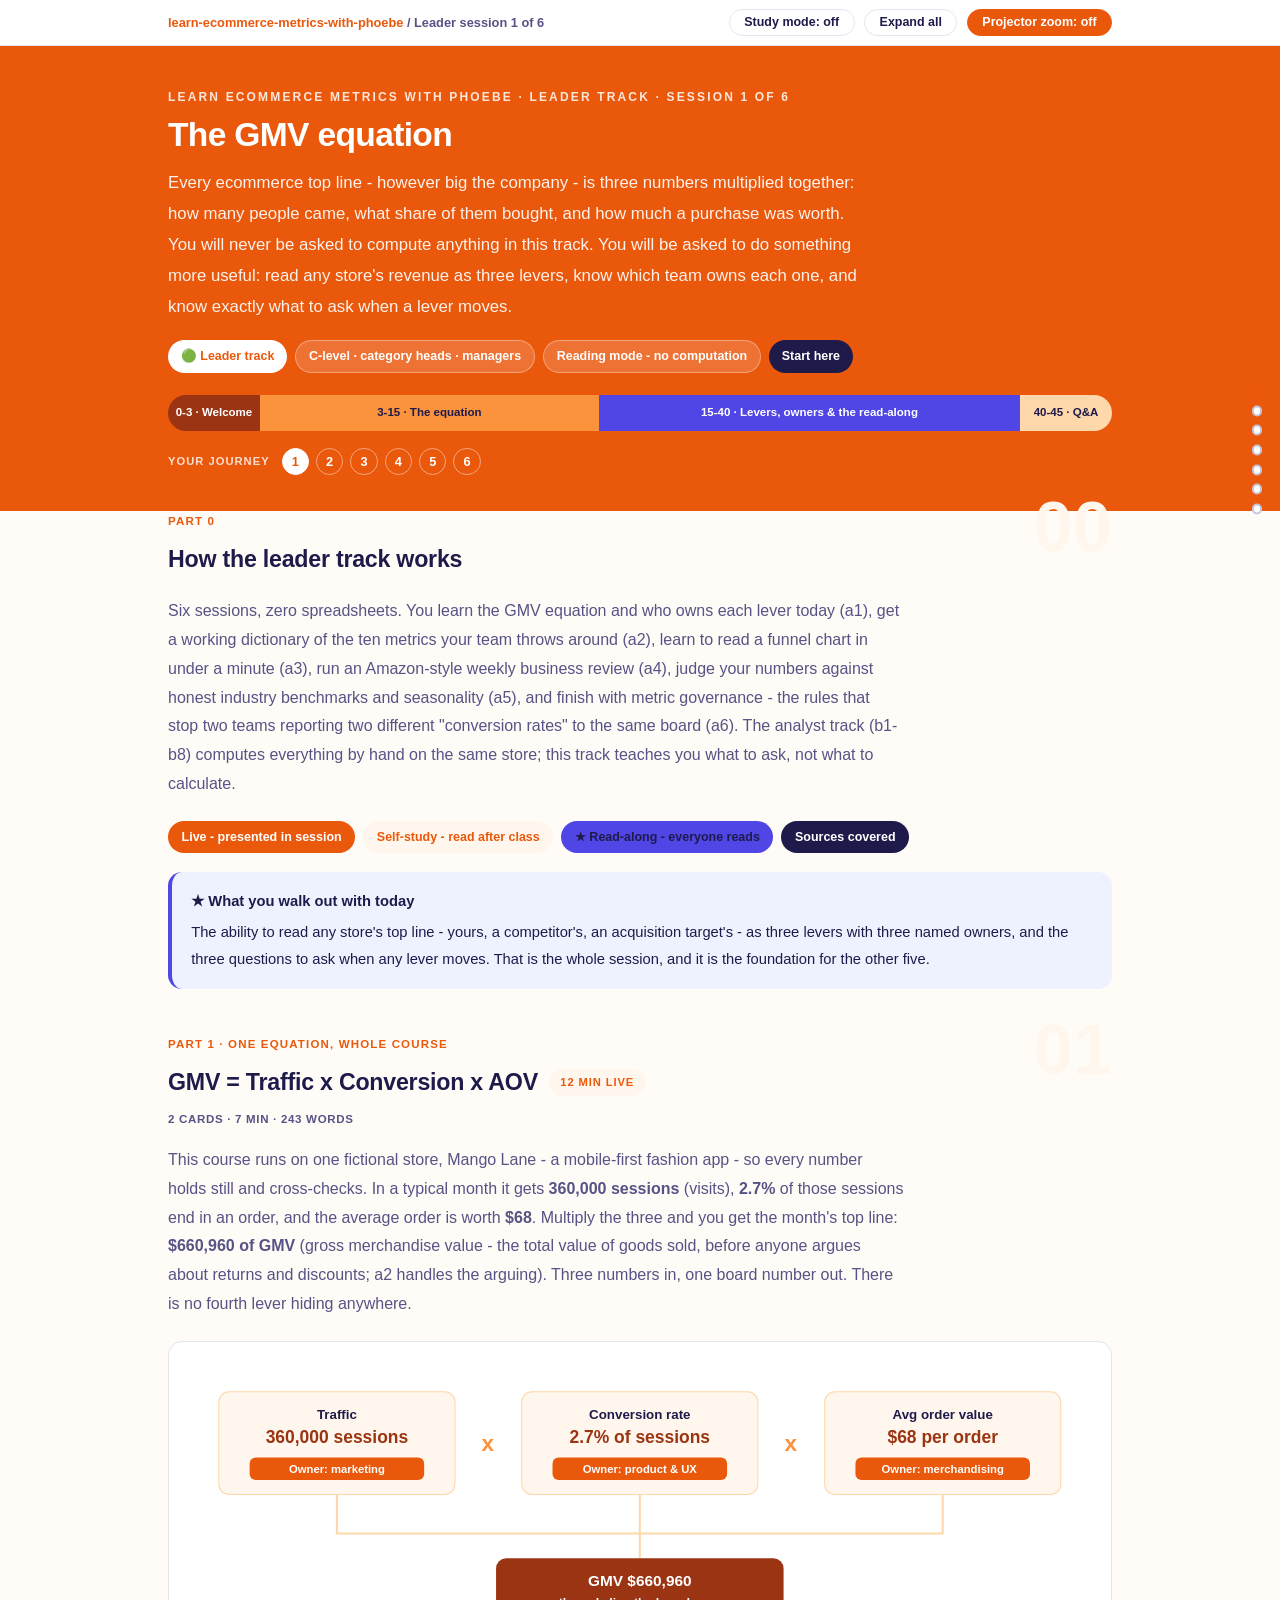
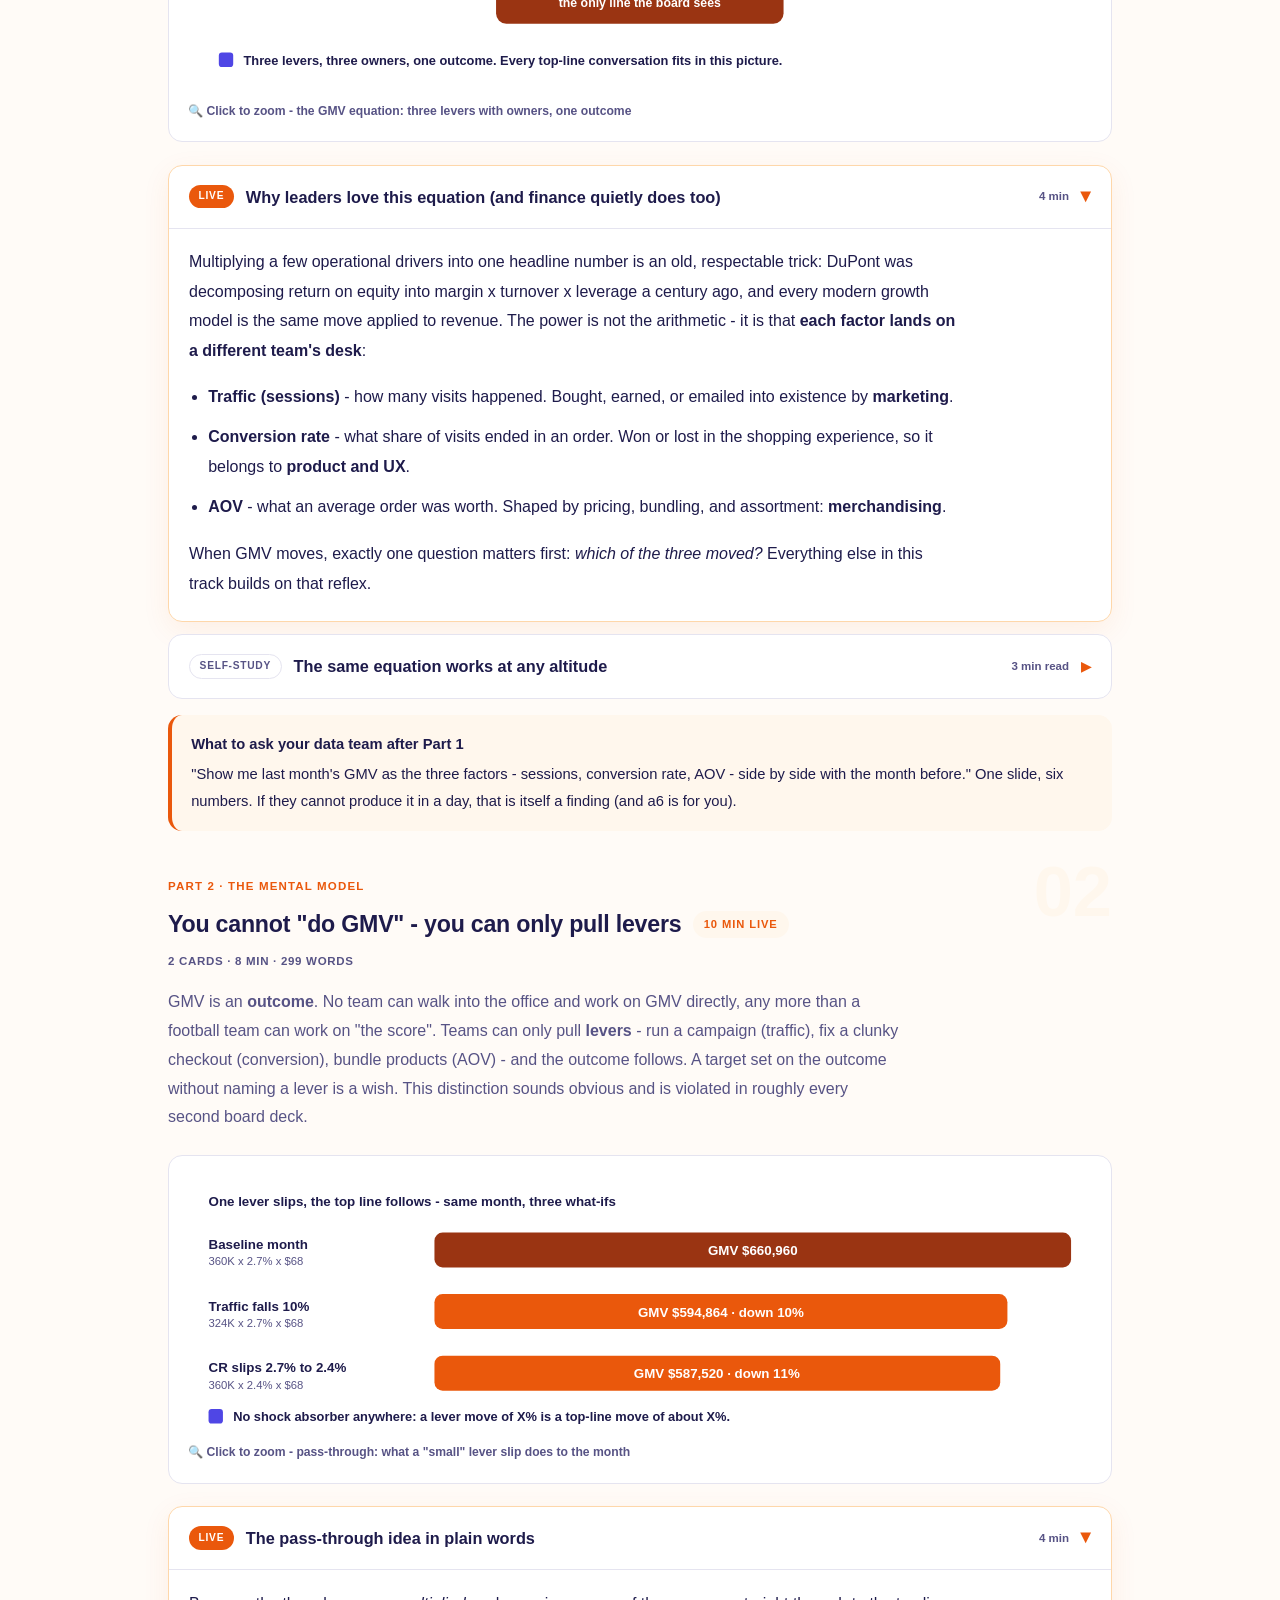
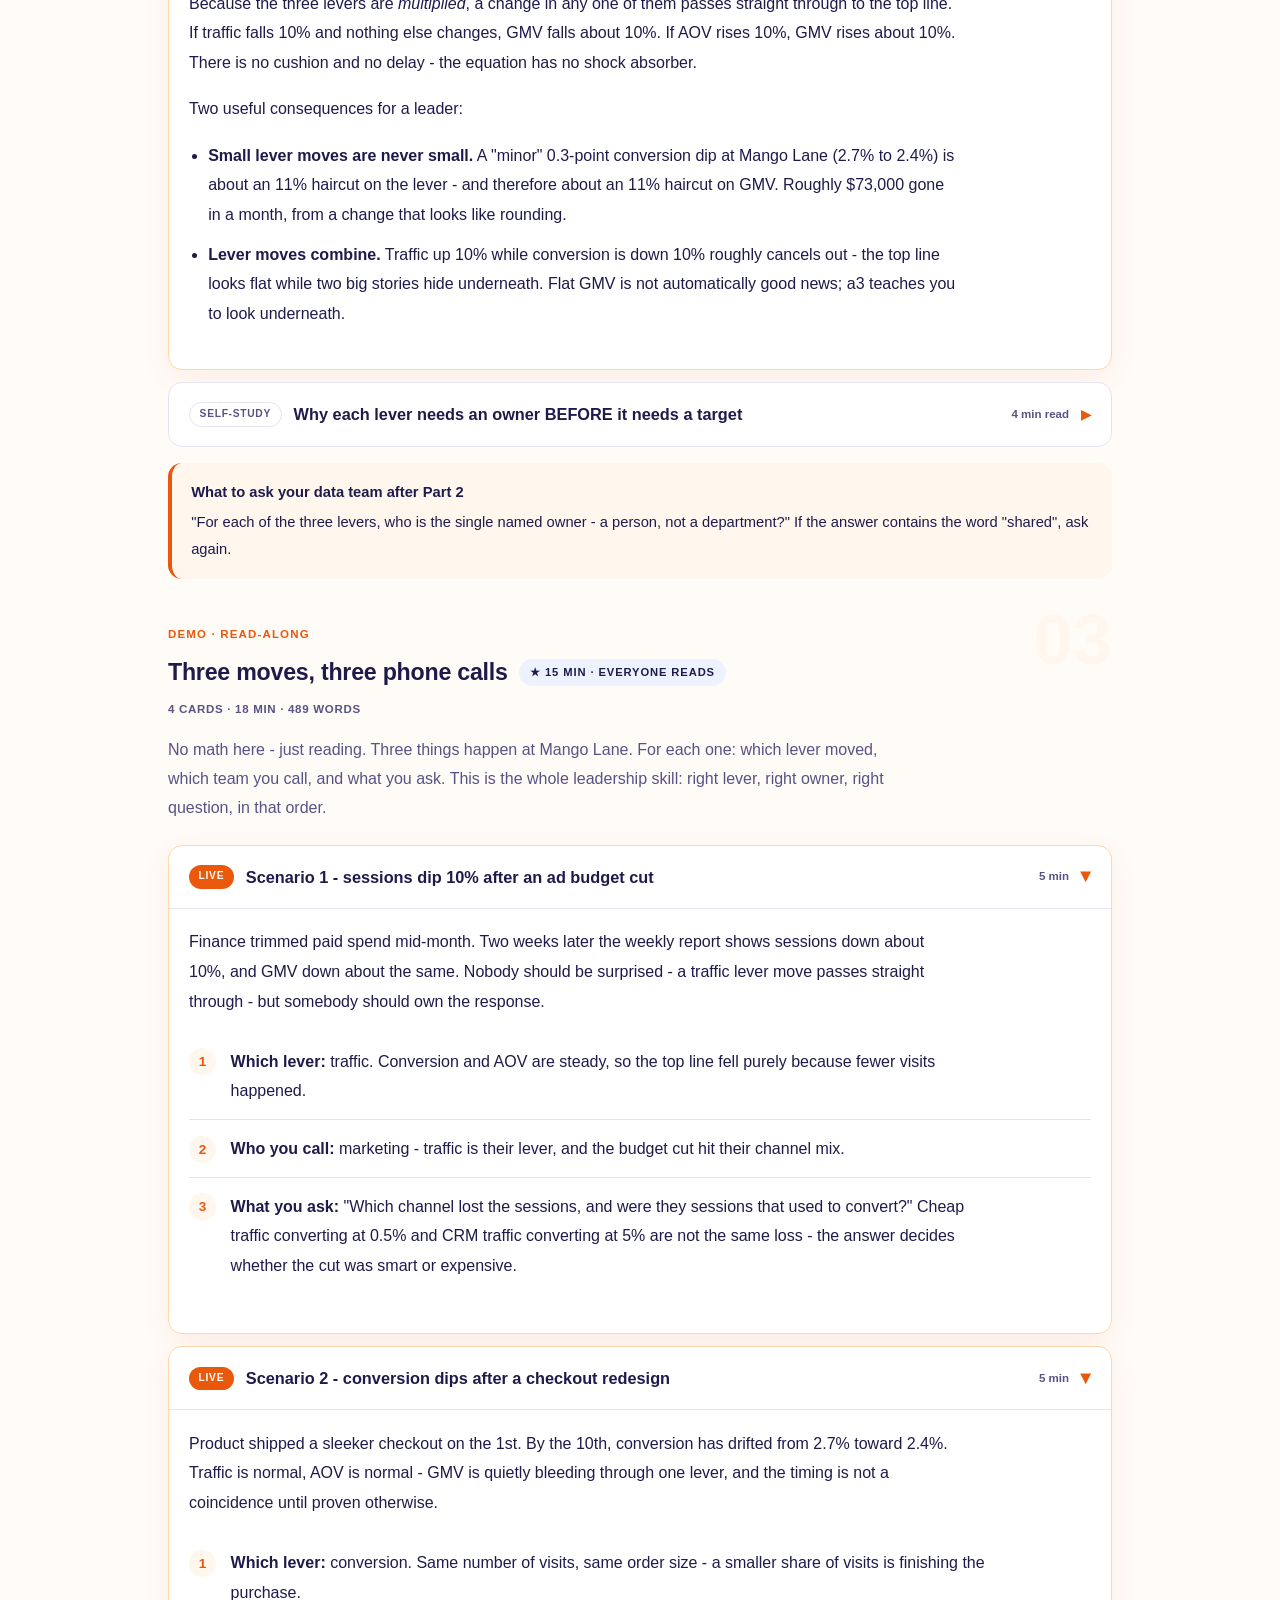
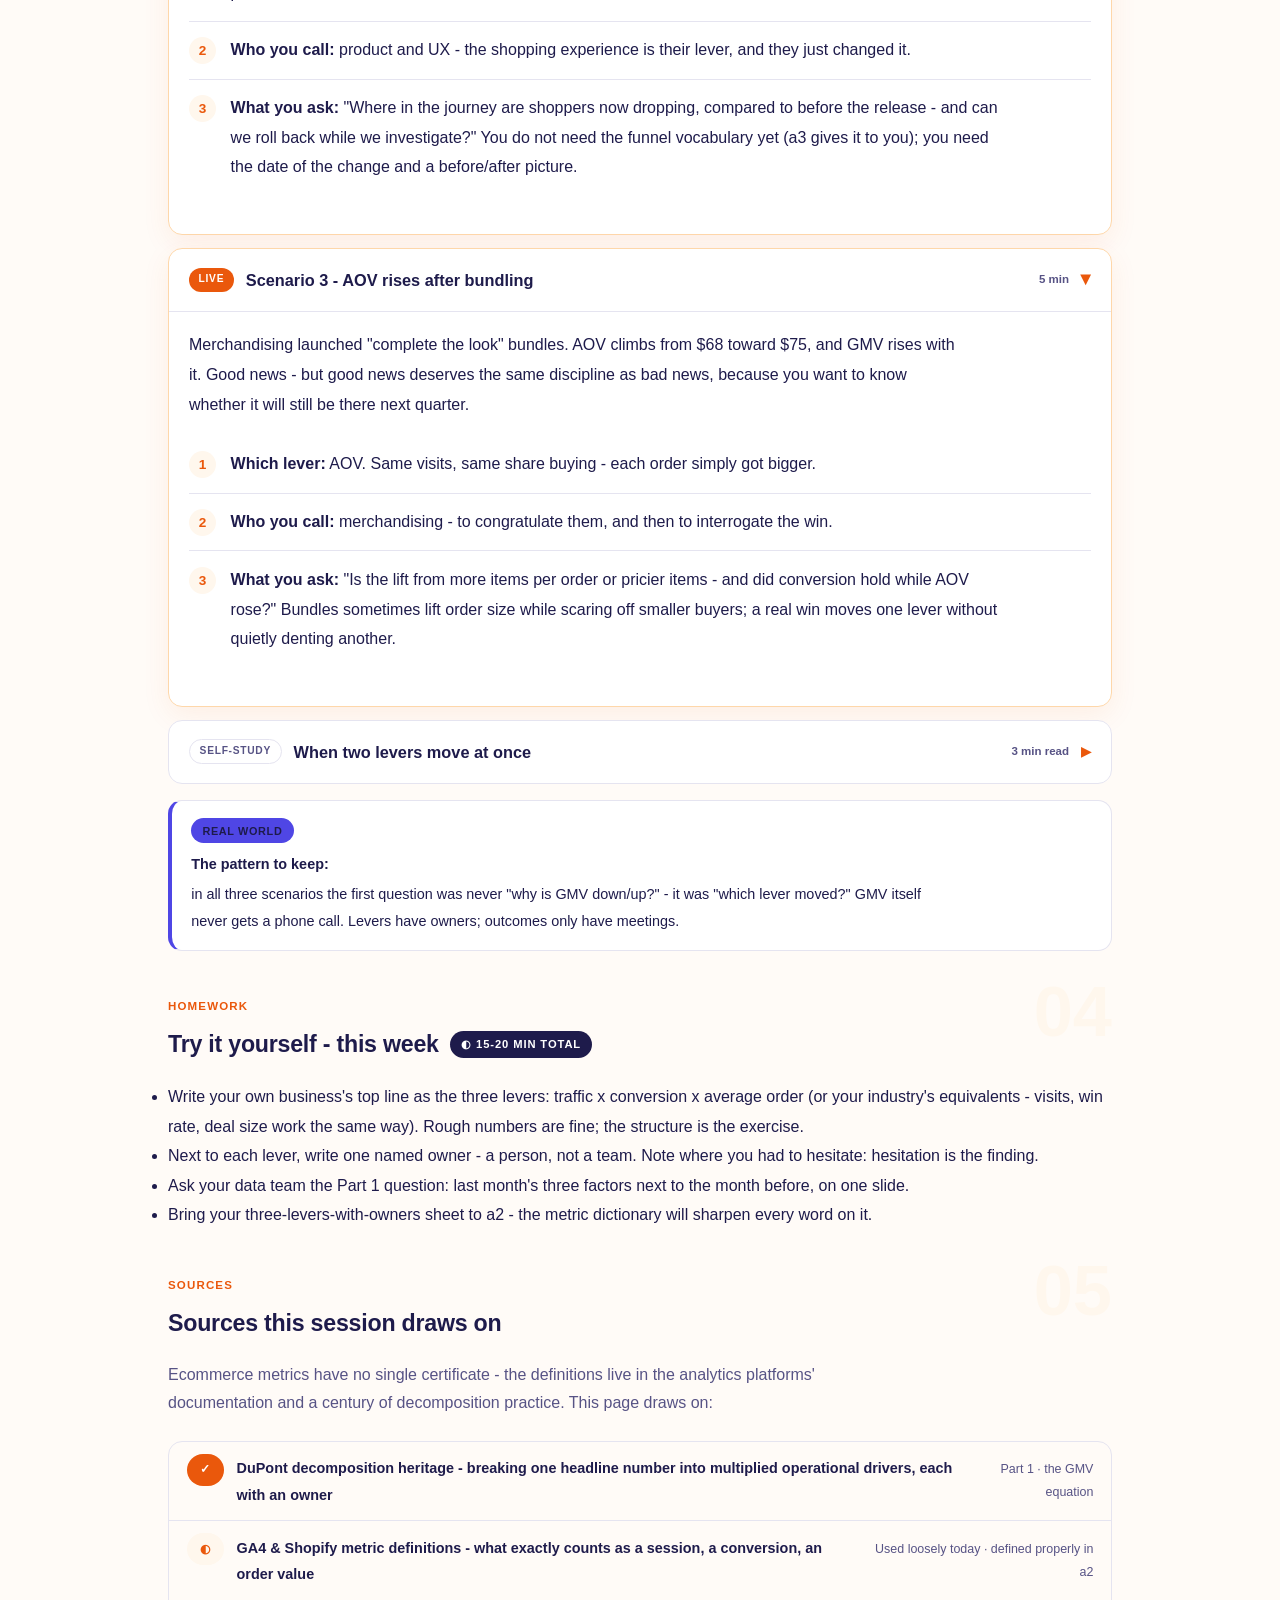
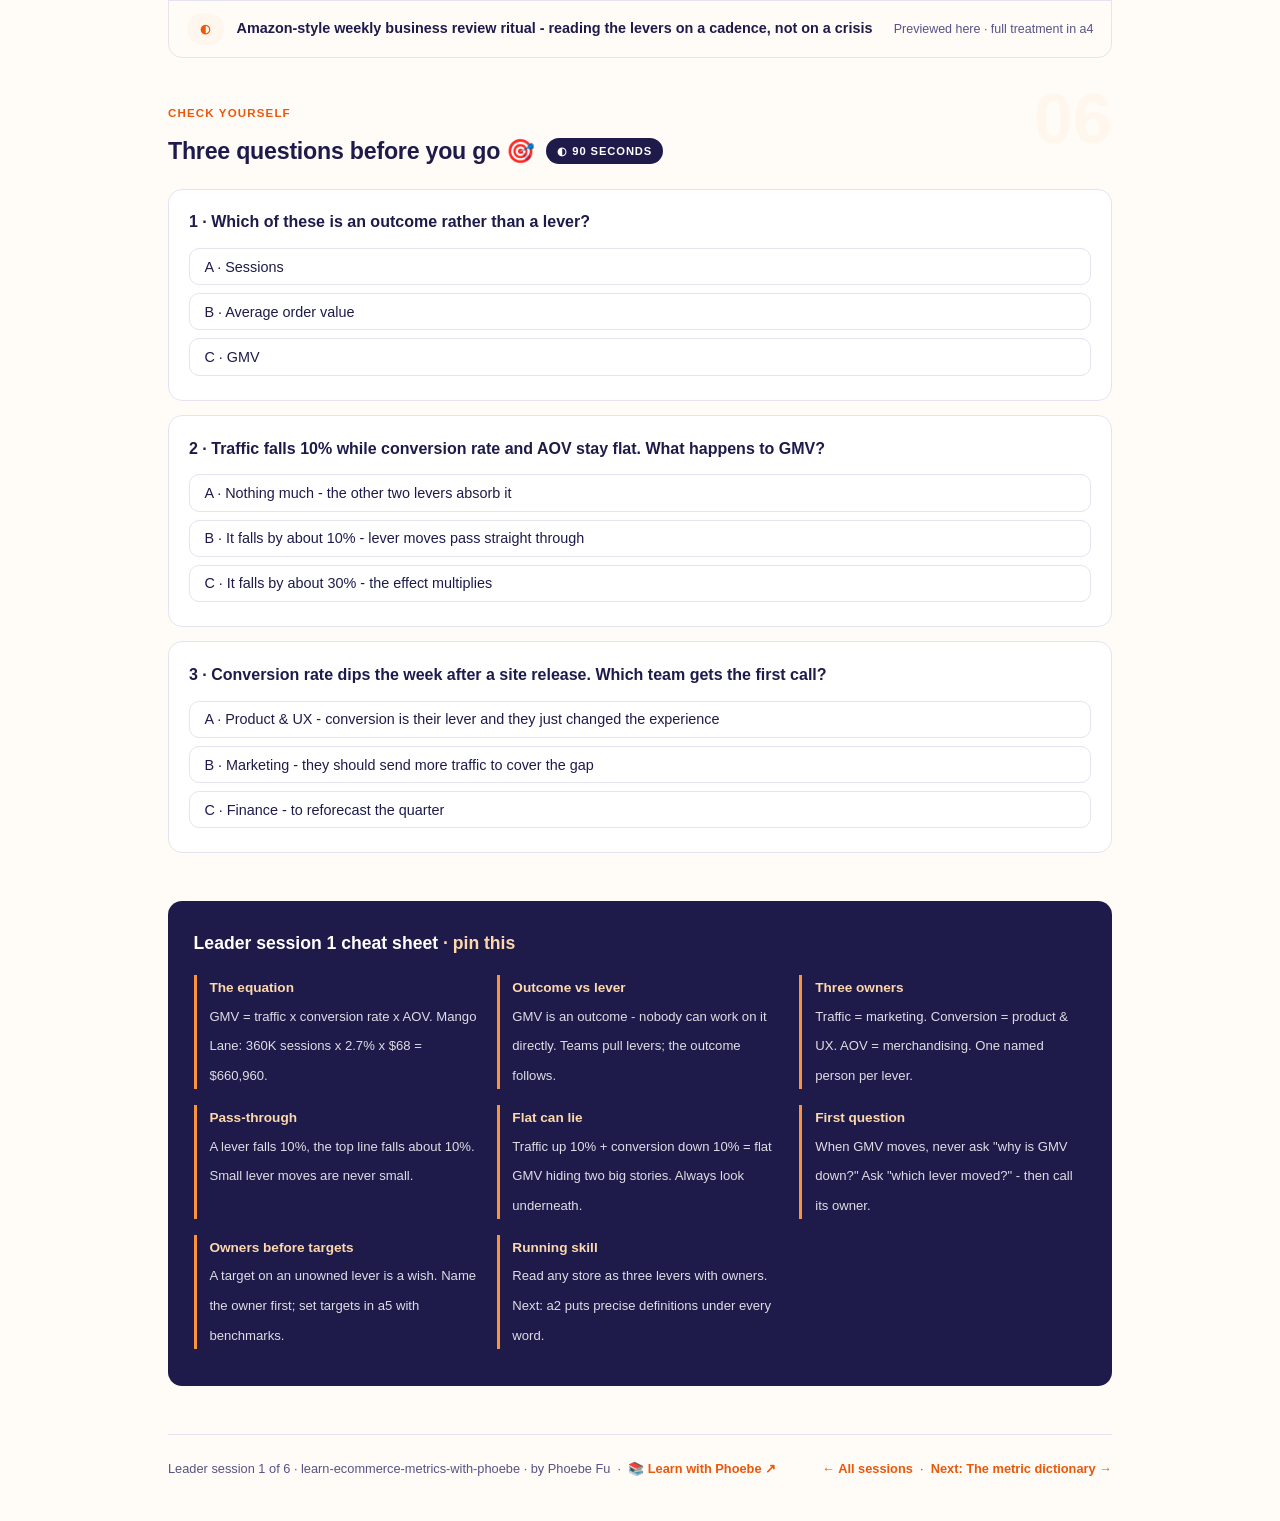
==== commit 0ee15d3f: "Fix agenda band contrast, which was unreadable estate-wide The .agenda block hardcodes color:#fff on" ====
--- a/courses/a1-the-gmv-equation.html
+++ b/courses/a1-the-gmv-equation.html
@@ -19,7 +19,7 @@
 <meta name="twitter:image" content="https://phoebefu6.github.io/learn-ecommerce-metrics-with-phoebe/assets/og-cover.png">
 <!-- social:end -->
 <title>Leader session 1 · The GMV equation - learn ecommerce metrics with phoebe</title>
-<link rel="stylesheet" href="../assets/style.css?v=6">
+<link rel="stylesheet" href="../assets/style.css?v=7">
 </head>
 <body>
 
--- a/assets/style.css
+++ b/assets/style.css
@@ -88,9 +88,9 @@
 }
 .agenda span { padding: .45rem .3rem; white-space: nowrap; overflow: hidden; text-overflow: ellipsis; }
 .agenda .a1 { background: var(--indigo-deep); }
-.agenda .a2 { background: var(--indigo-mid); }
-.agenda .a3 { background: var(--amber); color: var(--amber-ink); }
-.agenda .a4 { background: var(--indigo-soft); }
+.agenda .a2 { background: var(--indigo-mid); color: var(--ink); }
+.agenda .a3 { background: var(--amber); color: #fff; }
+.agenda .a4 { background: var(--indigo-soft); color: var(--ink); }
 
 /* ---------- toolbar ---------- */
 .toolbar {
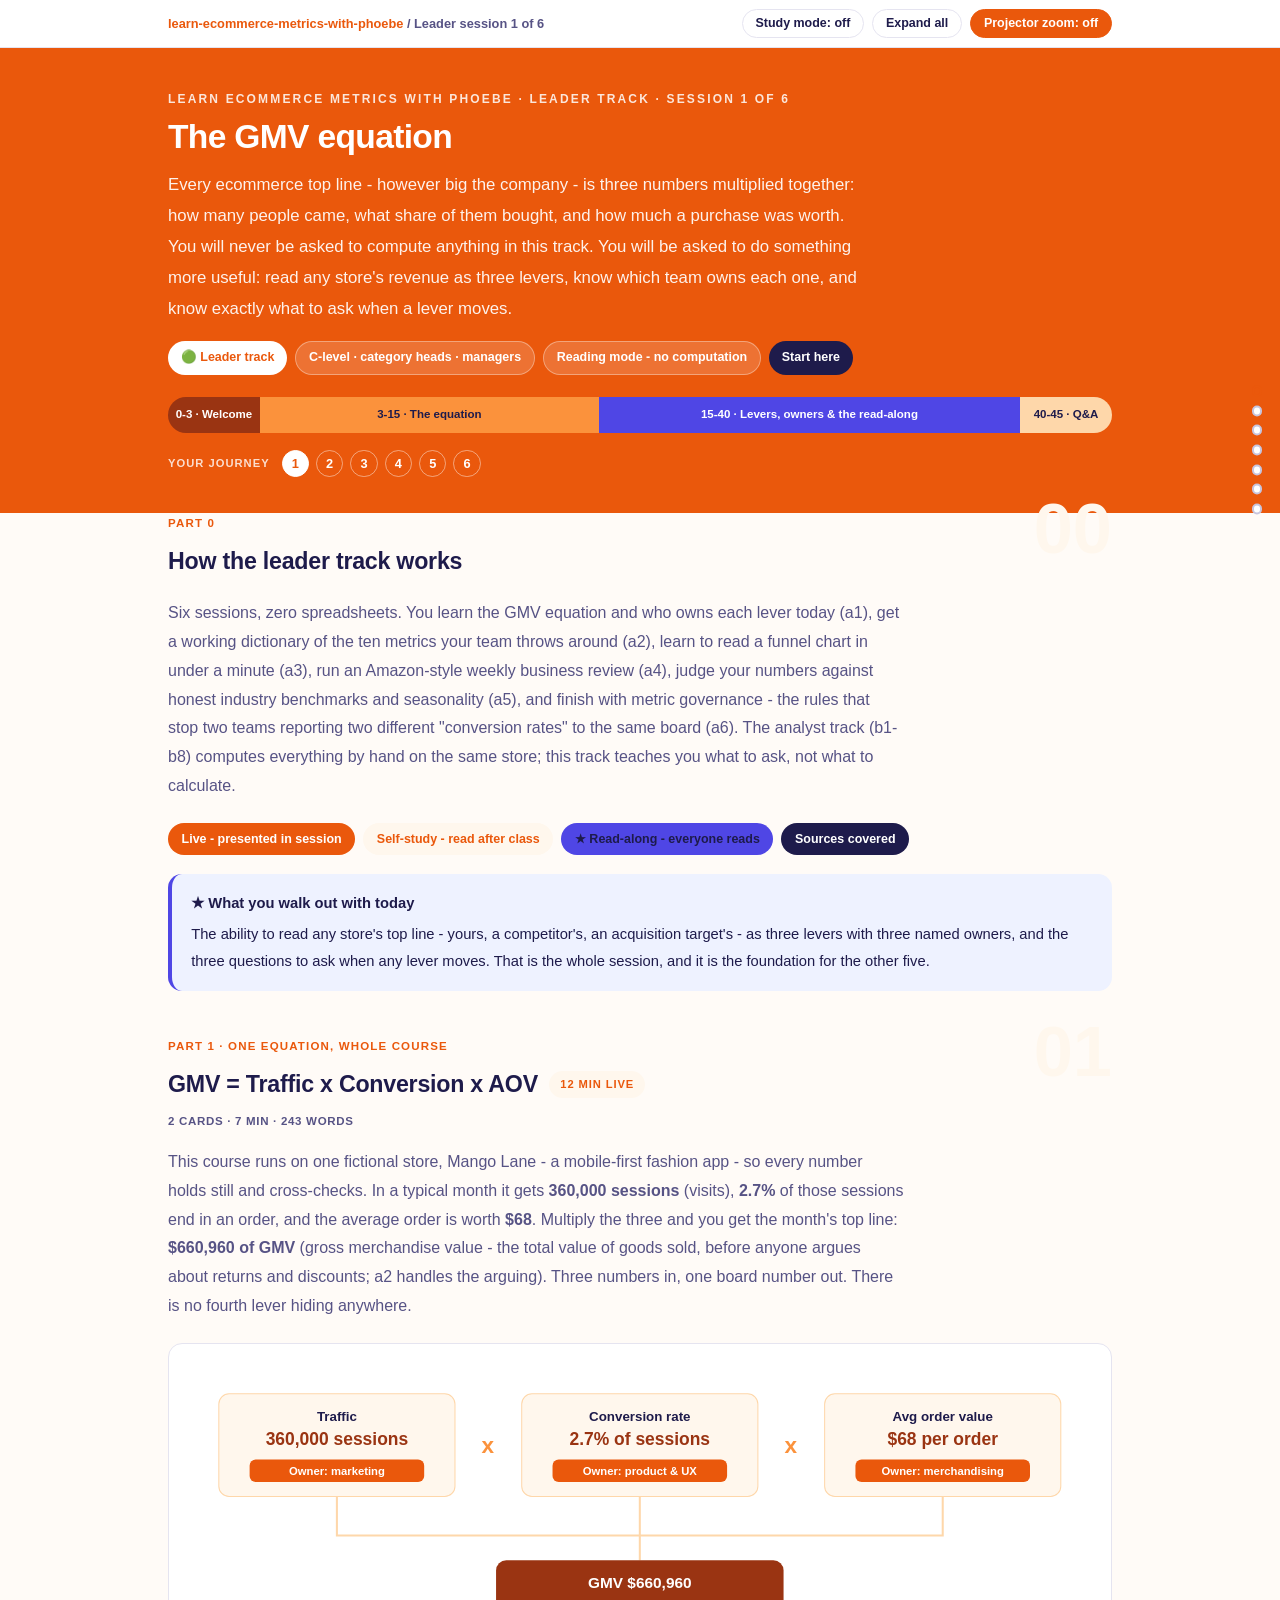
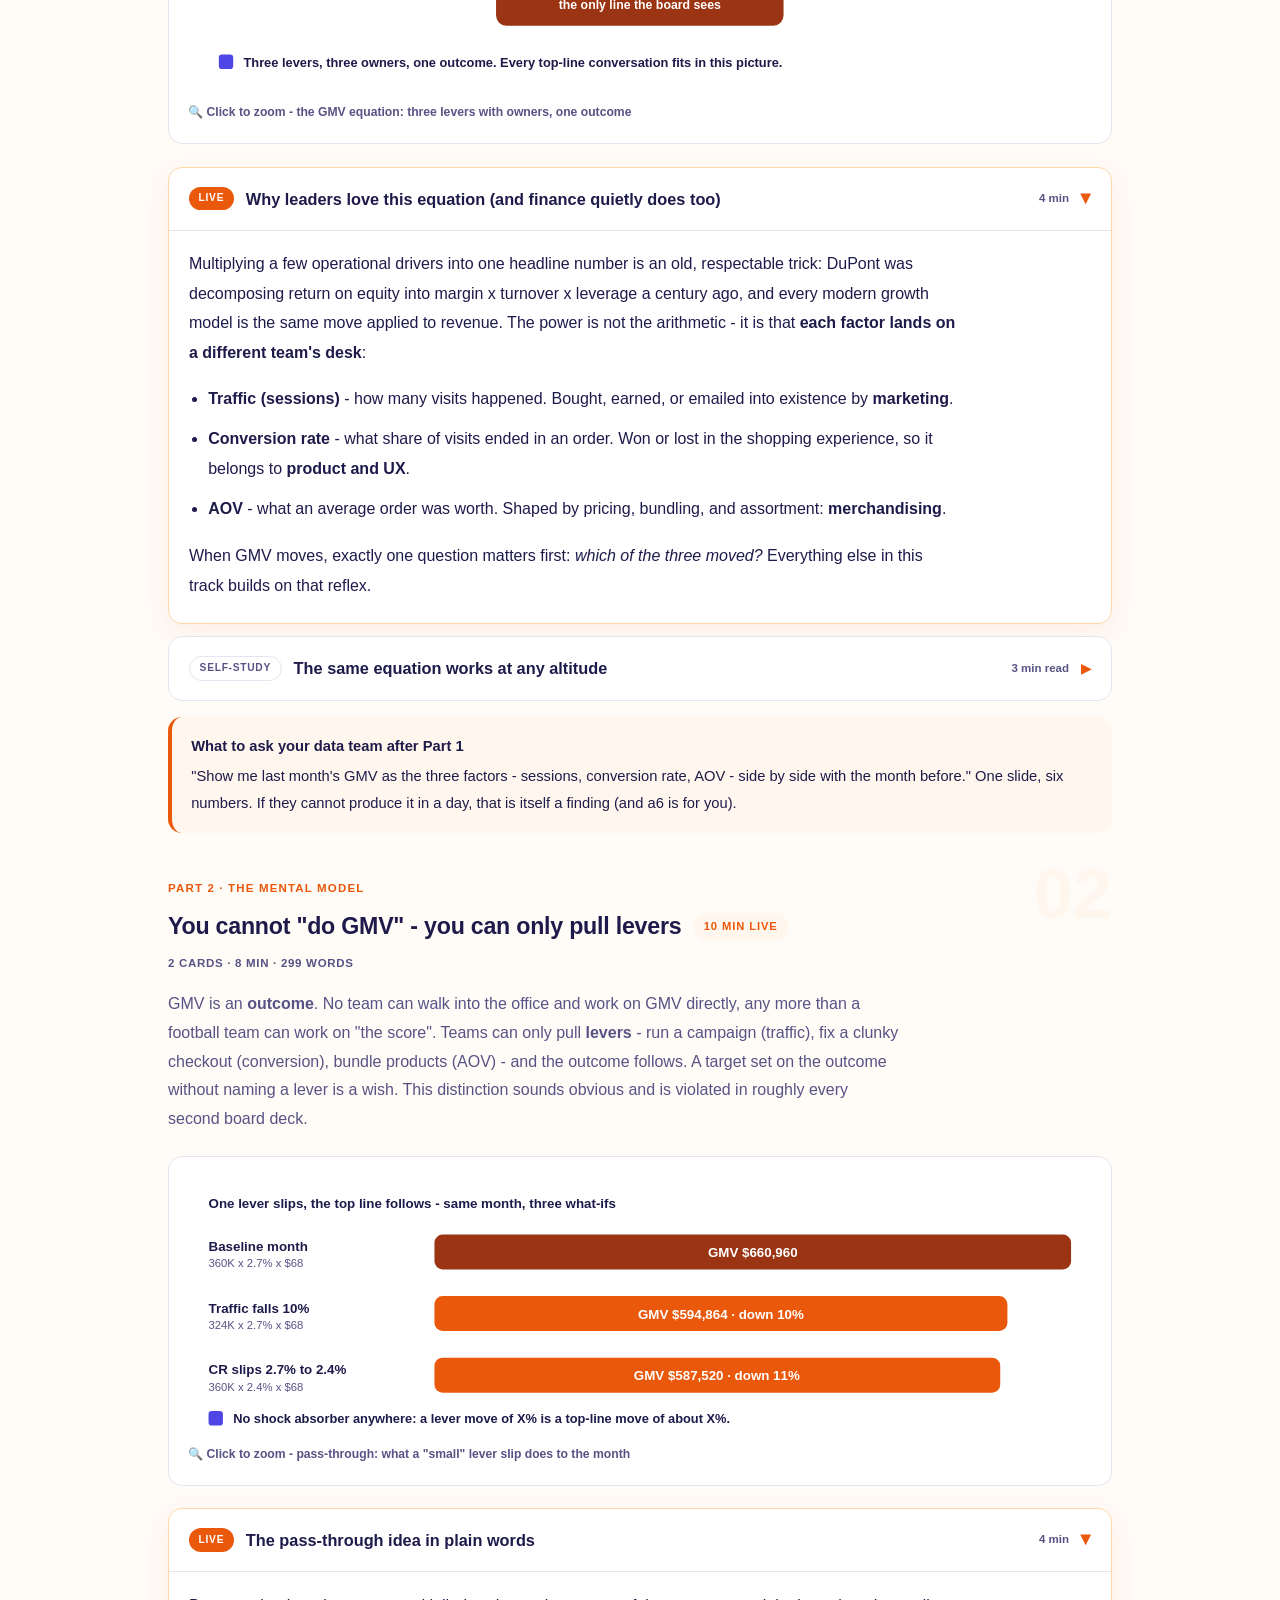
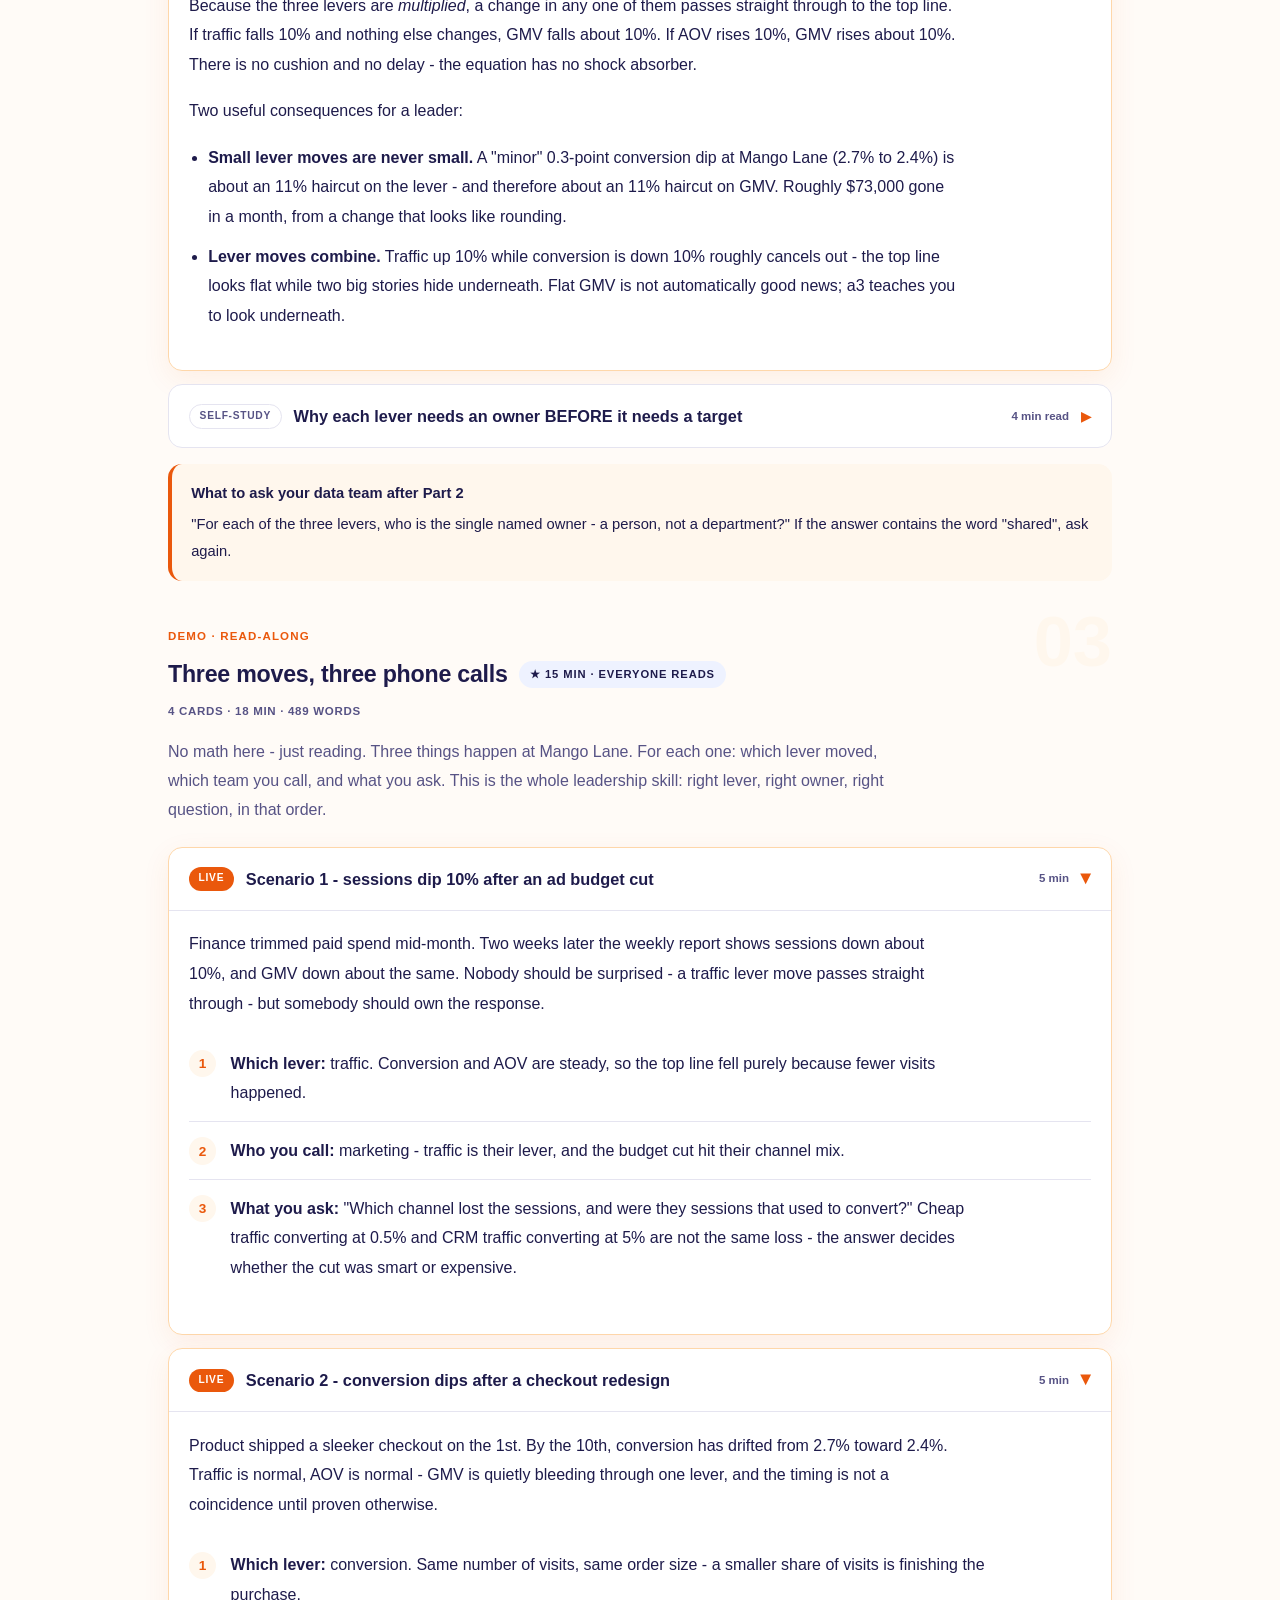
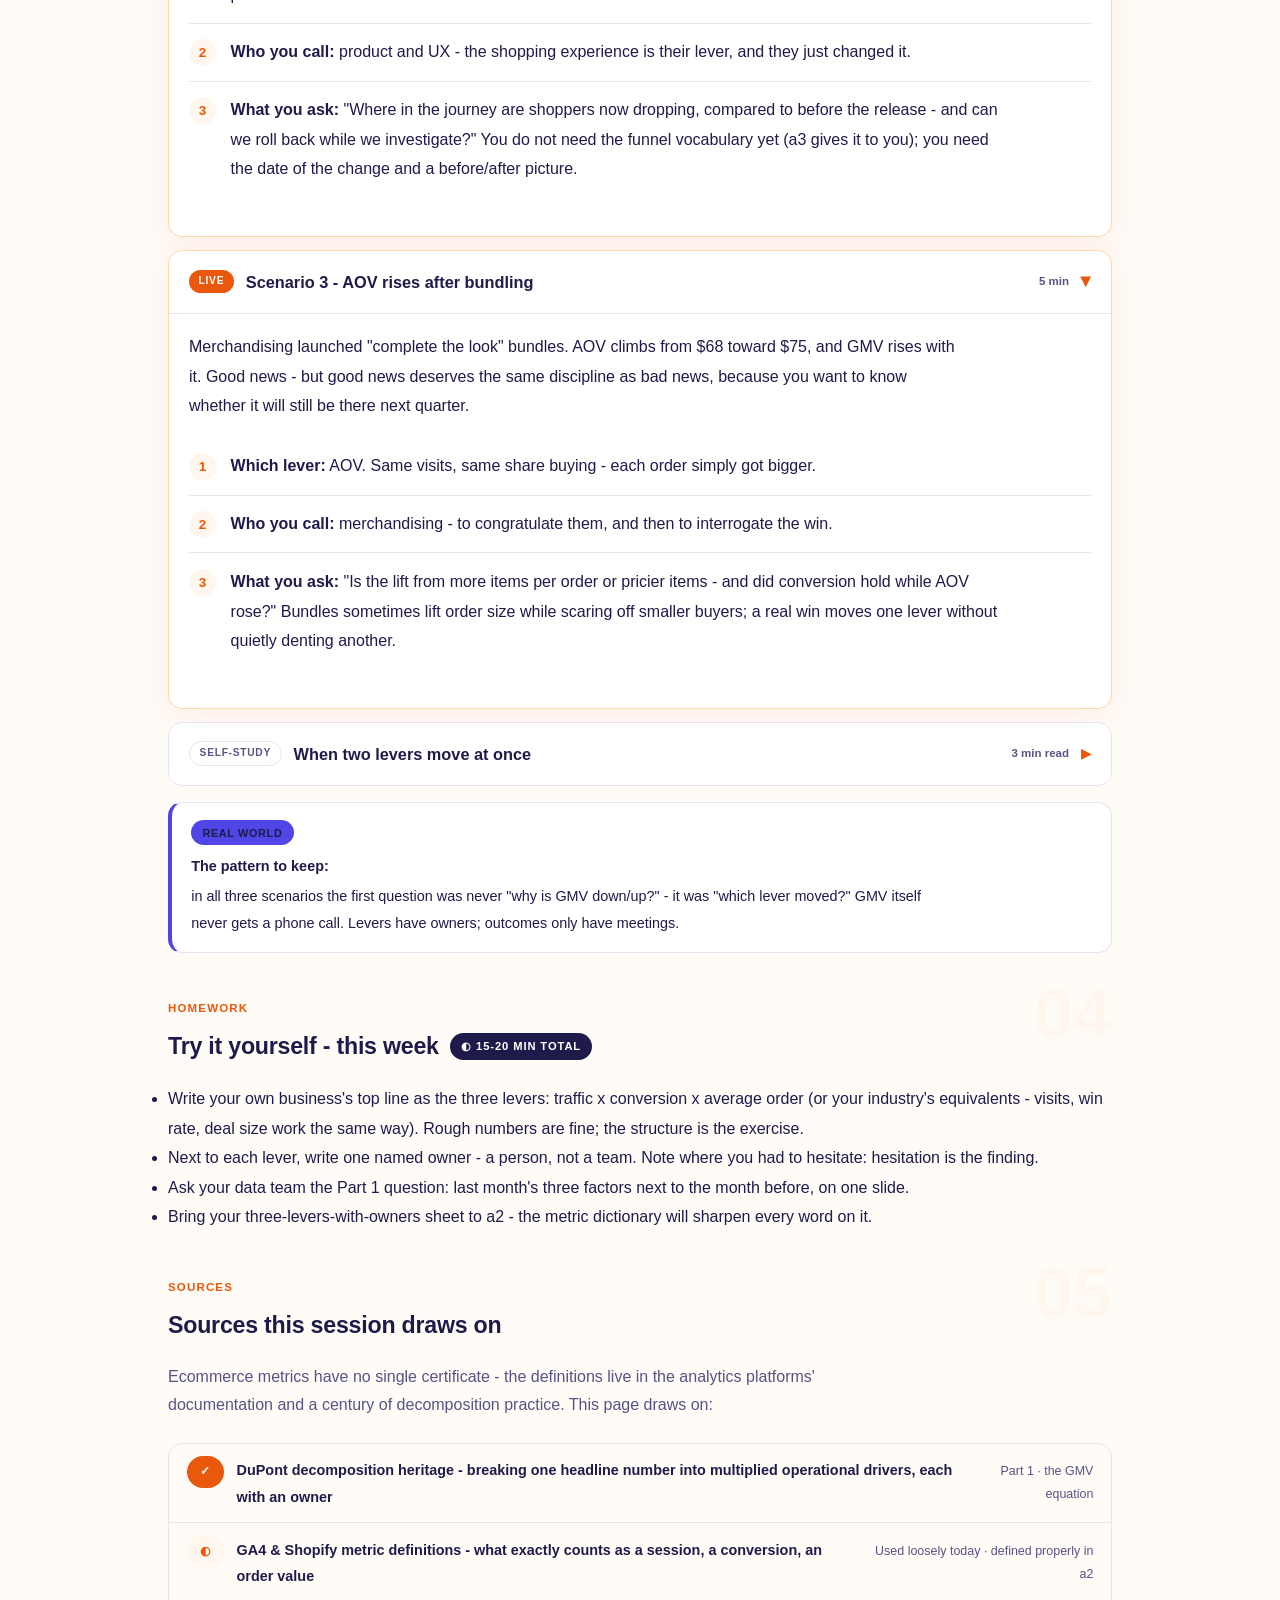
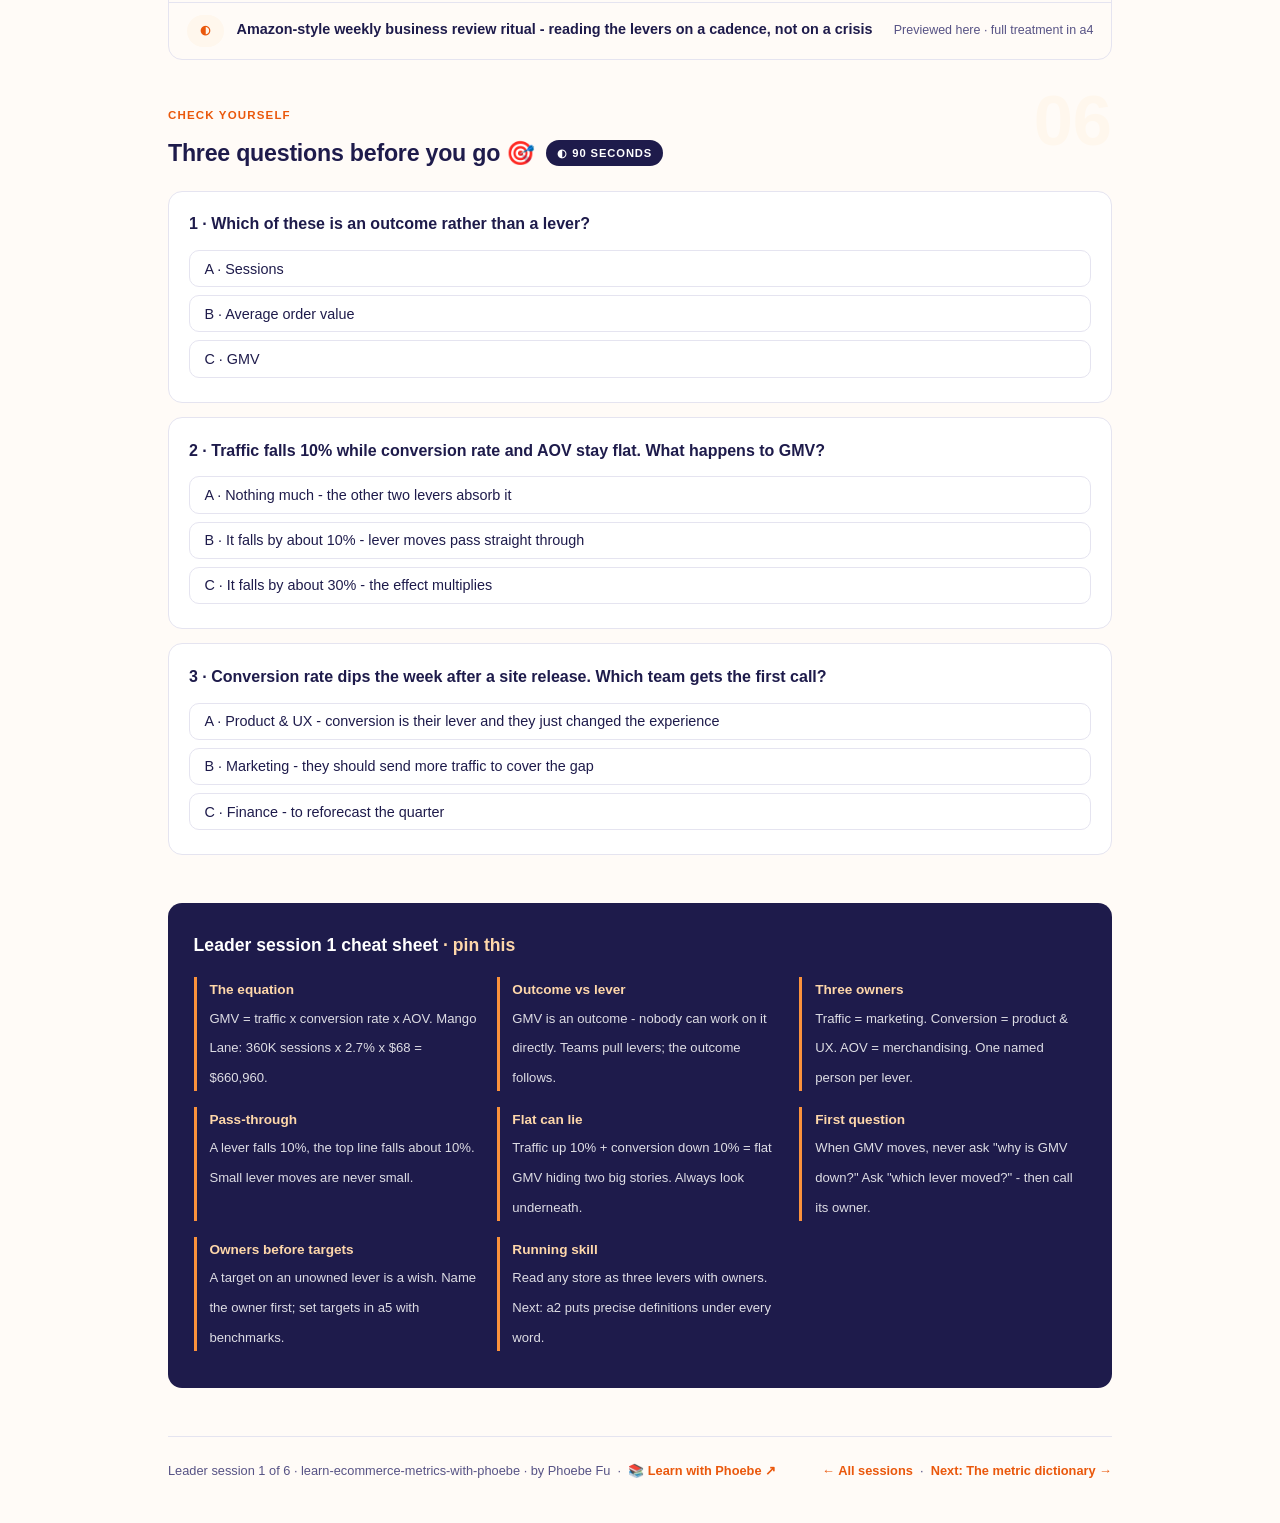
==== commit 361cafca: "Layout: code boxes stack under step text; toolbar is one row Shared-template defect, live estate-wid" ====
--- a/courses/a1-the-gmv-equation.html
+++ b/courses/a1-the-gmv-equation.html
@@ -19,7 +19,7 @@
 <meta name="twitter:image" content="https://phoebefu6.github.io/learn-ecommerce-metrics-with-phoebe/assets/og-cover.png">
 <!-- social:end -->
 <title>Leader session 1 · The GMV equation - learn ecommerce metrics with phoebe</title>
-<link rel="stylesheet" href="../assets/style.css?v=7">
+<link rel="stylesheet" href="../assets/style.css?v=9">
 </head>
 <body>
 
--- a/assets/style.css
+++ b/assets/style.css
@@ -102,8 +102,9 @@
   border-bottom: 1px solid var(--hairline);
   padding: .55rem 0;
 }
-.toolbar .wrap { display: flex; align-items: center; gap: .6rem; }
-.toolbar .crumb { font-size: .8rem; color: var(--muted); font-weight: 600; margin-right: auto; }
+.toolbar .wrap { display: flex; align-items: center; gap: .5rem; flex-wrap: nowrap; }
+.toolbar .crumb { font-size: .8rem; color: var(--muted); font-weight: 600; margin-right: auto; min-width: 0; white-space: nowrap; overflow: hidden; text-overflow: ellipsis; }
+.toolbar .btn { white-space: nowrap; flex: none; padding: .38rem .8rem; font-size: .78rem; line-height: 1.2; }
 .toolbar .crumb a { color: var(--indigo); text-decoration: none; }
 .btn {
   border: 1px solid var(--hairline);
@@ -303,11 +304,15 @@
 /* ---------- demo steps ---------- */
 .steps { counter-reset: step; margin: .6rem 0 1rem; }
 .step {
-  display: flex;
-  gap: .9rem;
+  display: grid;
+  grid-template-columns: max-content minmax(0, 1fr);
+  column-gap: .9rem;
+  row-gap: .2rem;
   padding: .85rem 0;
   border-bottom: .5px solid var(--hairline);
 }
+.step > * { grid-column: 2; min-width: 0; }
+.step > .prompt-box { margin: .8rem 0 .4rem; }
 .step:last-child { border-bottom: none; }
 .step::before {
   counter-increment: step;
@@ -839,7 +844,10 @@
   /* 44px tap targets */
   details.card summary { min-height: 44px; }
   .qopt { min-height: 44px; display: flex; align-items: center; padding: .7rem .9rem; }
-  .toolbar .btn, .pagefoot a { min-height: 44px; display: inline-flex; align-items: center; }
+  .toolbar .btn, .pagefoot a { min-height: 44px; display: inline-flex; align-items: center; justify-content: center; }
+  .toolbar .crumb, .toolbar #zoom-toggle { display: none; }
+  .toolbar .btn { flex: 1 1 0; padding: .3rem .4rem; font-size: .72rem; }
+  table.clean { display: block; overflow-x: auto; -webkit-overflow-scrolling: touch; }
 }
 
 @media (max-width: 640px) {
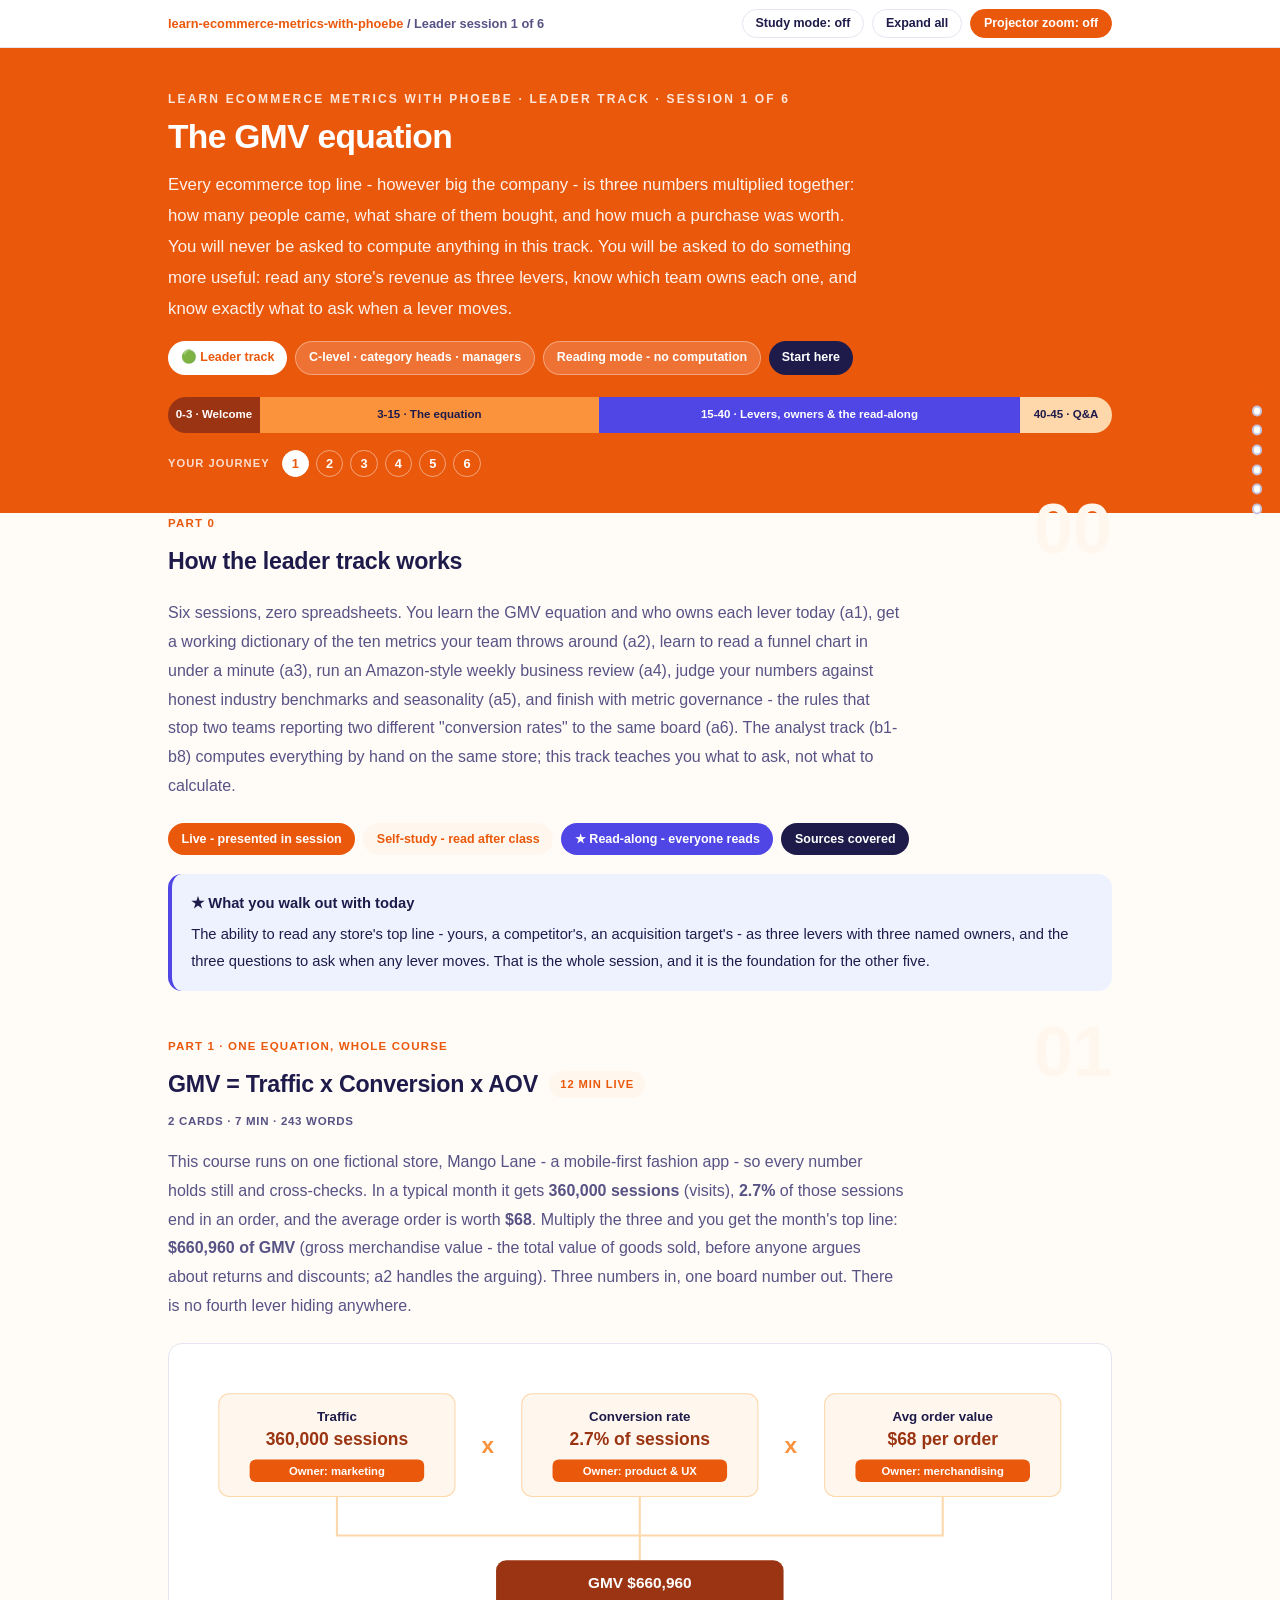
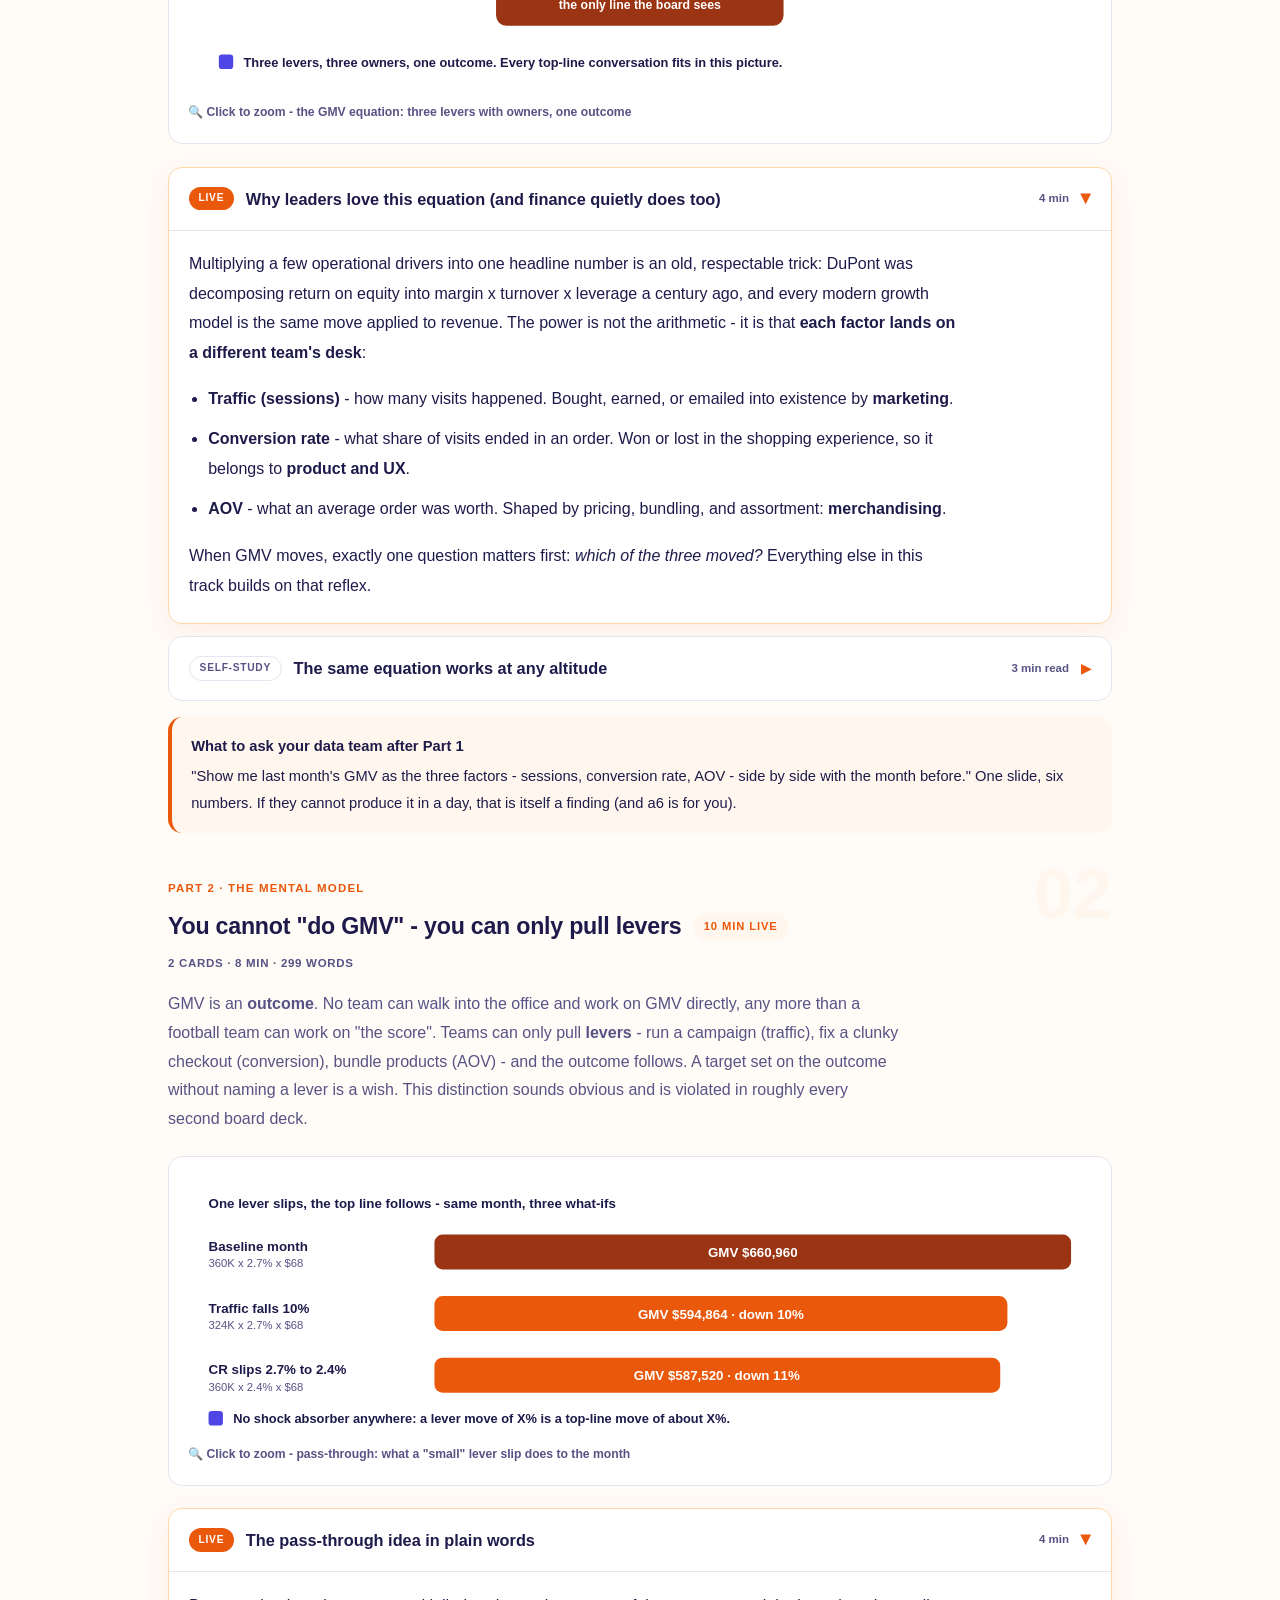
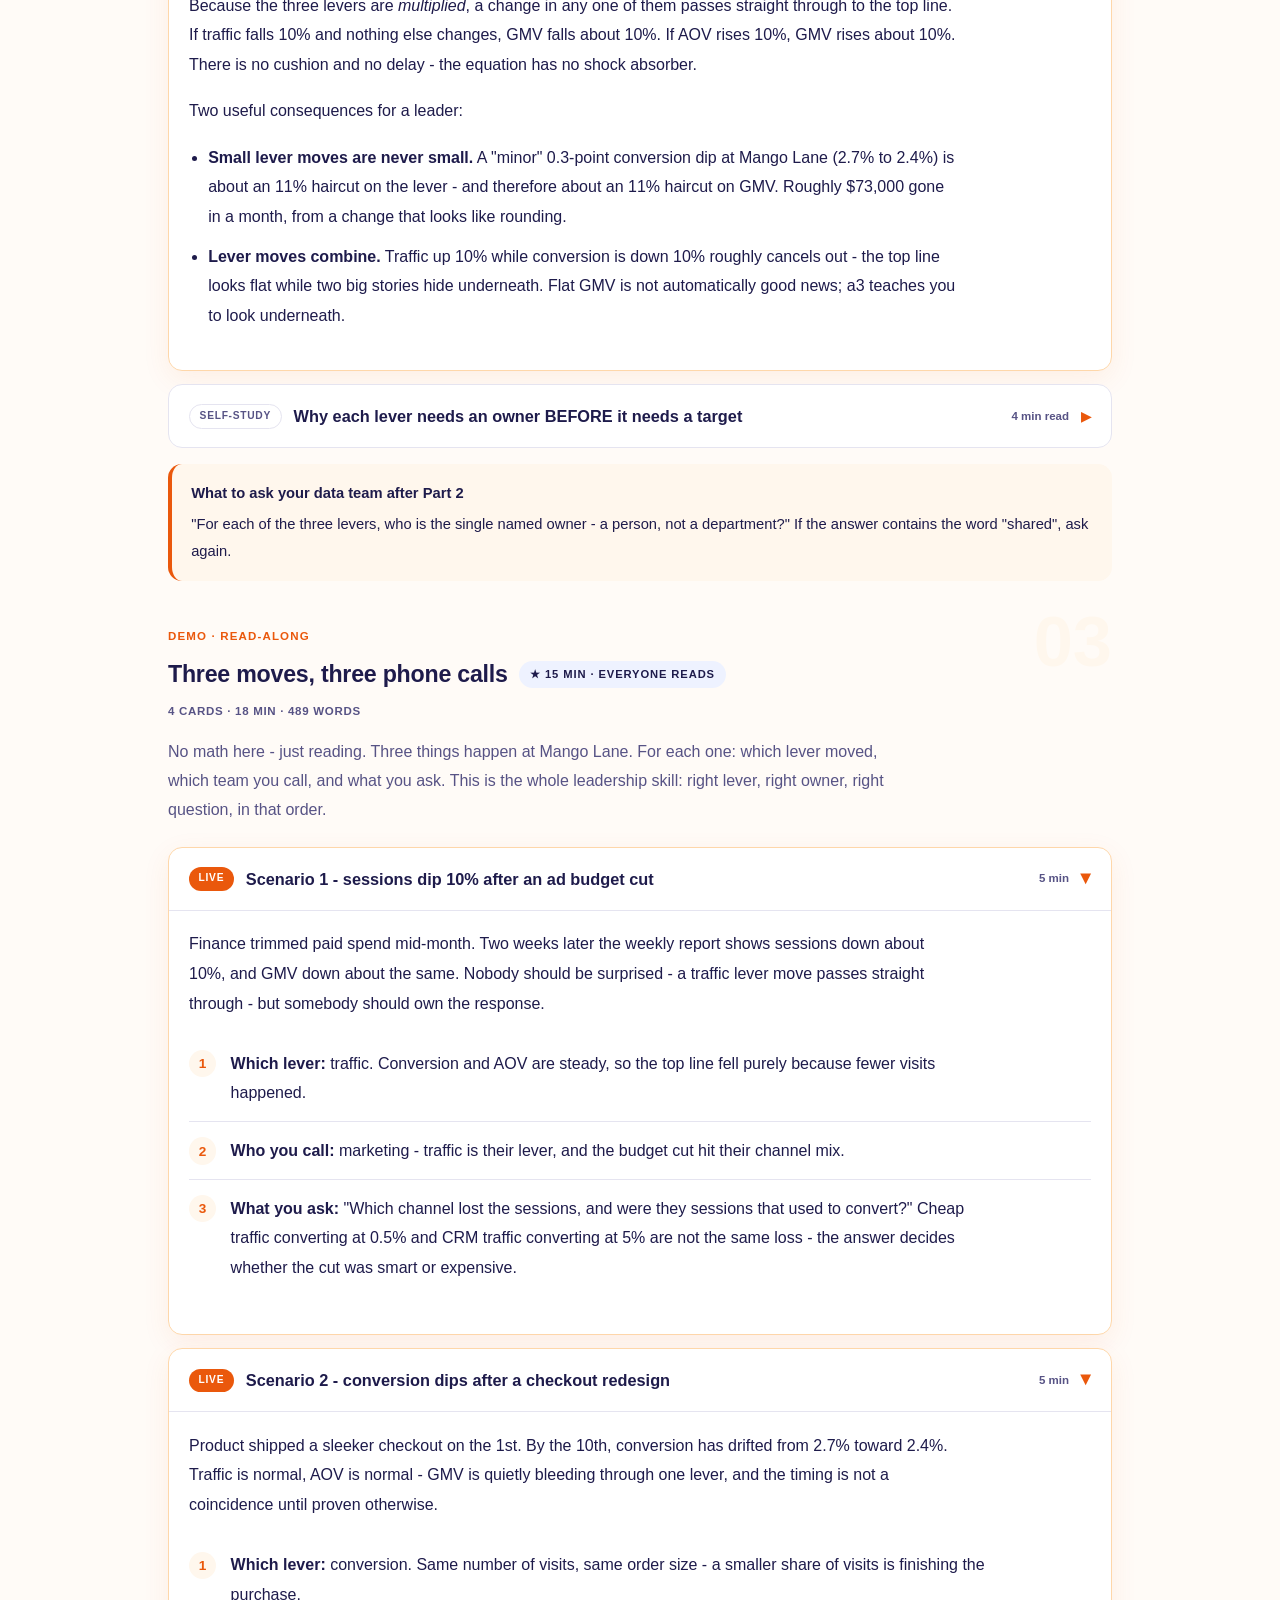
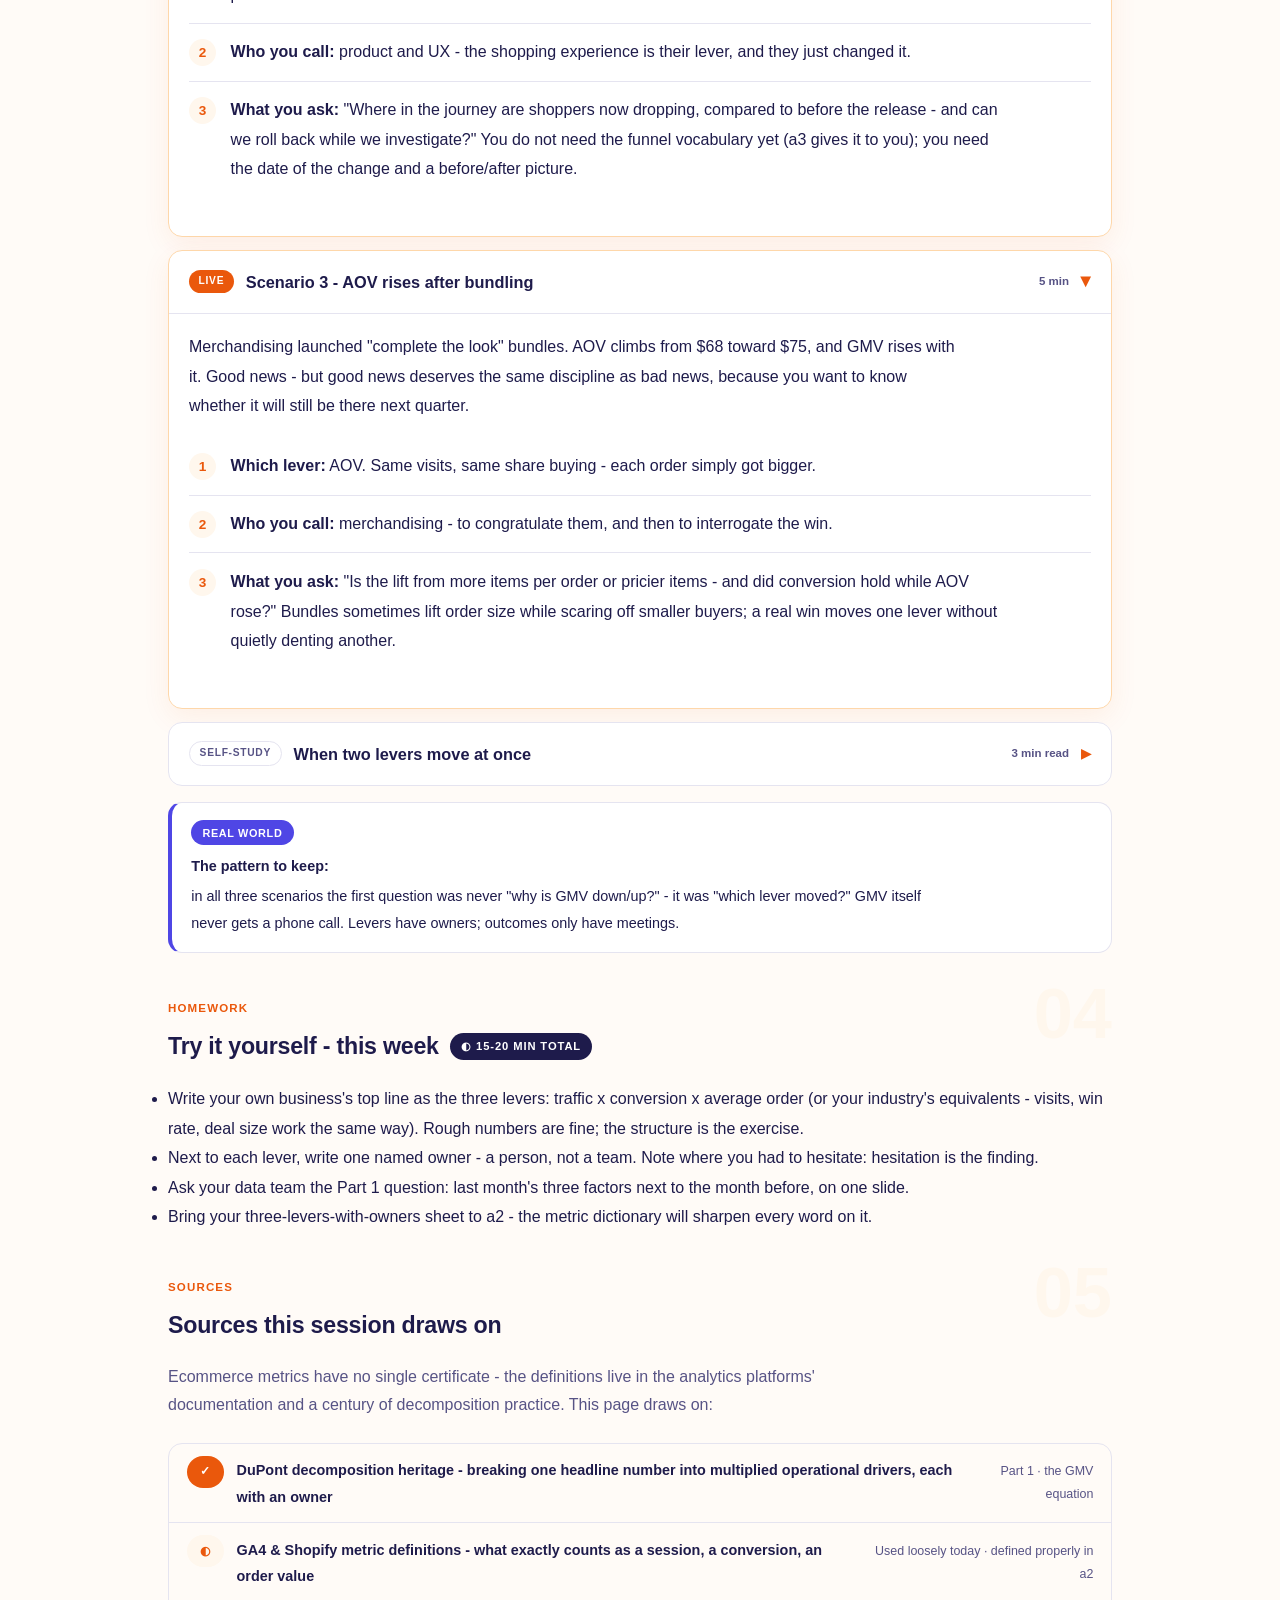
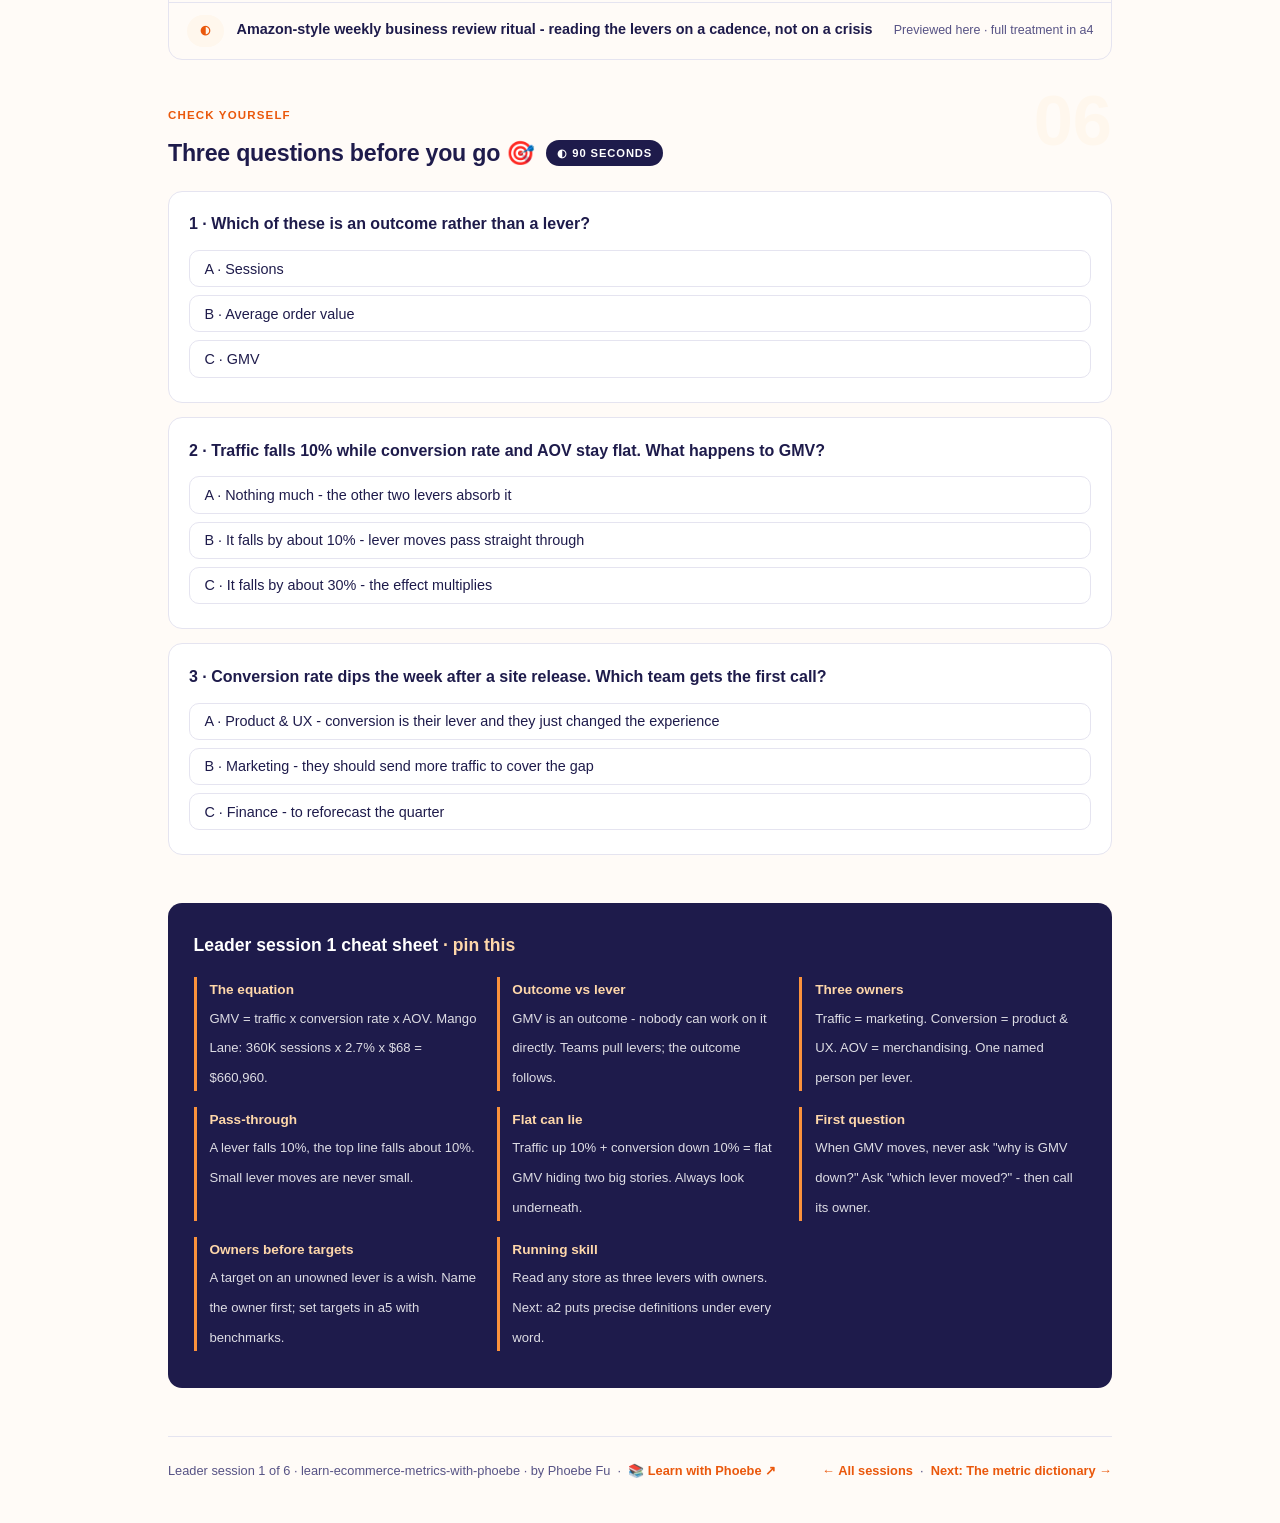
==== commit 86019b61: "Fix unreadable pills and labels: white text on the amber fill The "Real world" pill, build-along ste" ====
--- a/courses/a1-the-gmv-equation.html
+++ b/courses/a1-the-gmv-equation.html
@@ -19,7 +19,7 @@
 <meta name="twitter:image" content="https://phoebefu6.github.io/learn-ecommerce-metrics-with-phoebe/assets/og-cover.png">
 <!-- social:end -->
 <title>Leader session 1 · The GMV equation - learn ecommerce metrics with phoebe</title>
-<link rel="stylesheet" href="../assets/style.css?v=9">
+<link rel="stylesheet" href="../assets/style.css?v=10">
 </head>
 <body>
 
--- a/assets/style.css
+++ b/assets/style.css
@@ -224,7 +224,7 @@
 .pill.solid { background: var(--indigo); color: #fff; }
 .pill.light { background: var(--indigo-50); color: var(--indigo); }
 .pill.inkpill { background: var(--ink); color: #fff; }
-.pill.amber, .pill.peach { background: var(--amber); color: var(--amber-ink); }
+.pill.amber, .pill.peach { background: var(--amber); color: #fff; }
 .pill.bare { color: var(--faint); }
 
 /* ---------- 4D grid ---------- */
@@ -282,7 +282,7 @@
   padding: .15rem .7rem;
 }
 .prompt-box.bad .label { background: var(--faint); color: var(--ink); }
-.prompt-box.good .label { background: var(--amber); color: var(--amber-ink); }
+.prompt-box.good .label { background: var(--amber); color: #fff; }
 .copy-btn {
   position: absolute;
   top: .7rem;
@@ -299,7 +299,7 @@
   transition: background .15s ease;
 }
 .copy-btn:hover { background: rgba(255,255,255,.22); }
-.copy-btn.copied { background: var(--amber); border-color: var(--amber); color: var(--amber-ink); }
+.copy-btn.copied { background: var(--amber); border-color: var(--amber); color: #fff; }
 
 /* ---------- demo steps ---------- */
 .steps { counter-reset: step; margin: .6rem 0 1rem; }
@@ -351,7 +351,7 @@
 .callout.example .ex-pill {
   display: inline-block;
   background: var(--amber);
-  color: var(--amber-ink);
+  color: #fff;
   border-radius: 999px;
   padding: .15rem .7rem;
   font-size: .68rem;
@@ -693,7 +693,7 @@
   font-family: inherit; transition: all .14s ease; white-space: nowrap;
 }
 .sql-btn:hover { background: rgba(255,255,255,.2); }
-.sql-btn.sql-run { background: var(--amber); color: var(--amber-ink); border-color: var(--amber); }
+.sql-btn.sql-run { background: var(--amber); color: #fff; border-color: var(--amber); }
 .sql-btn.sql-run:hover { filter: brightness(1.05); }
 .sql-label {
   display: block;
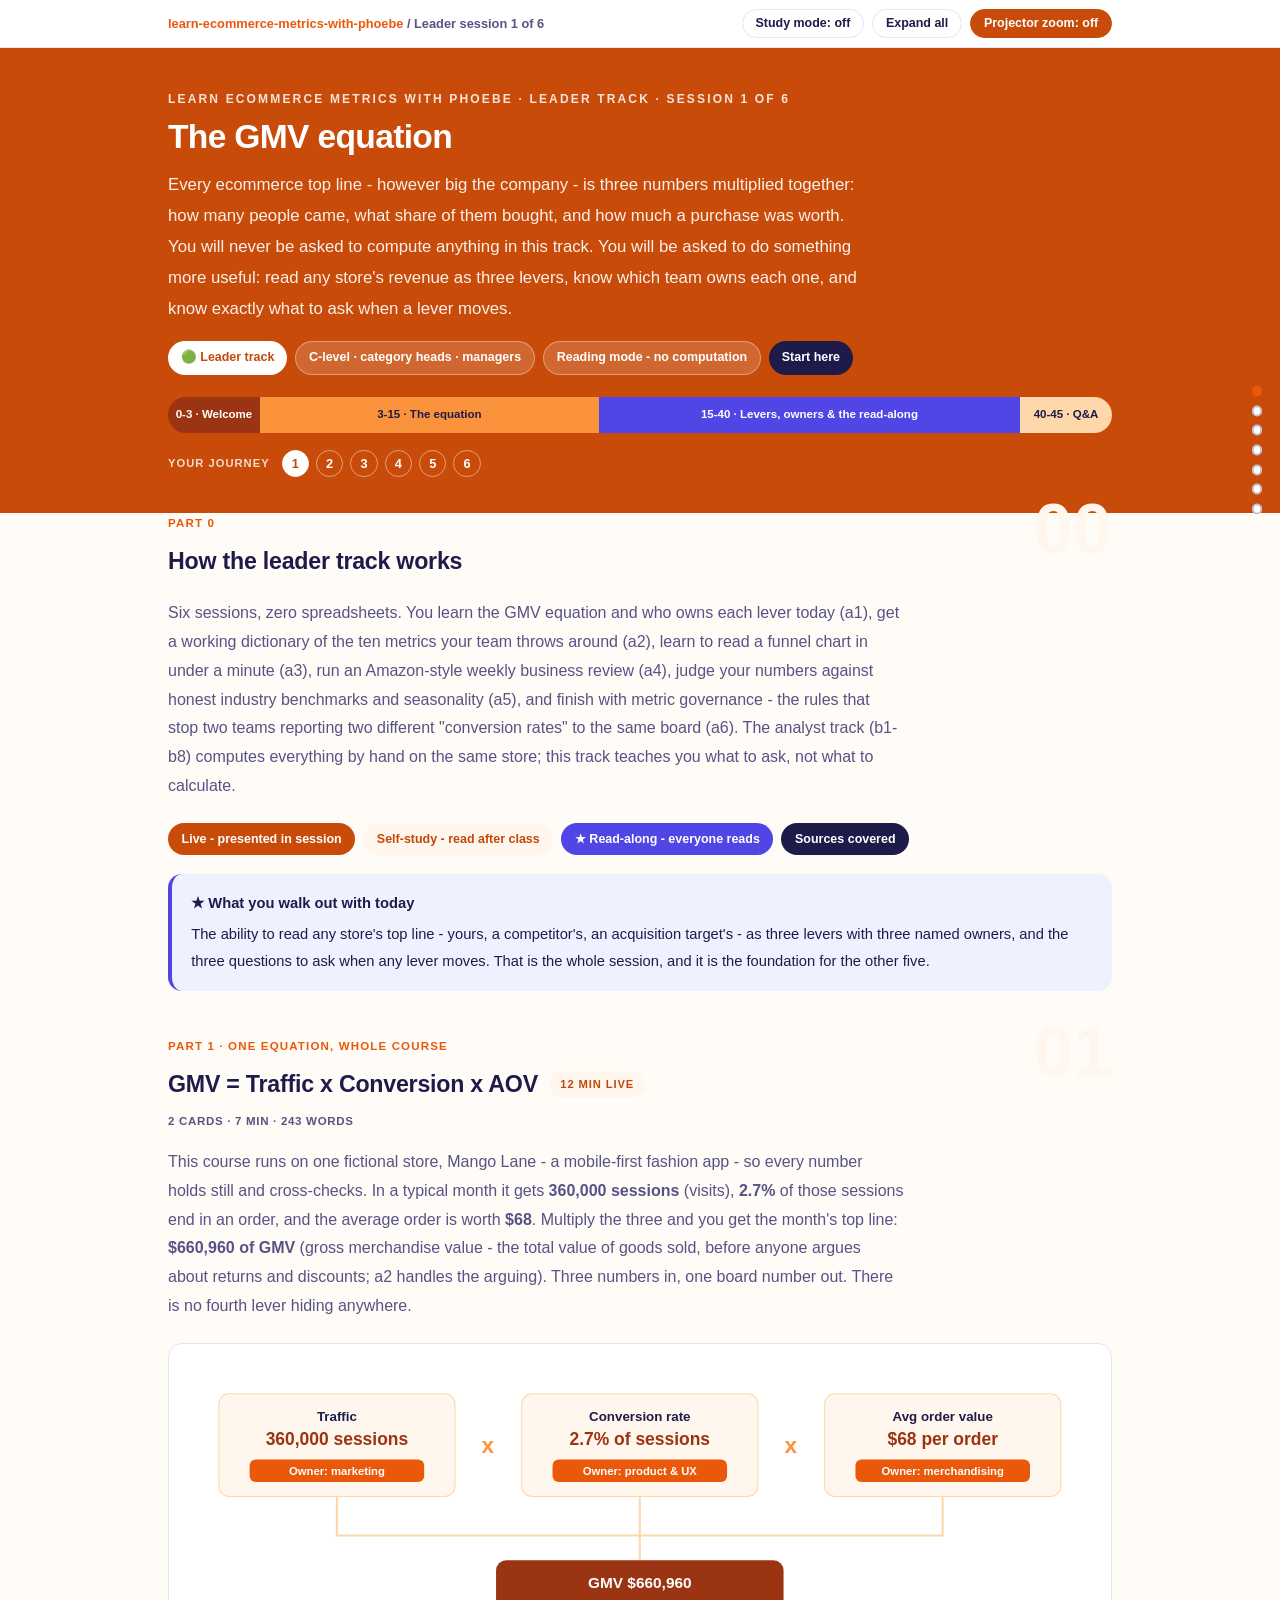
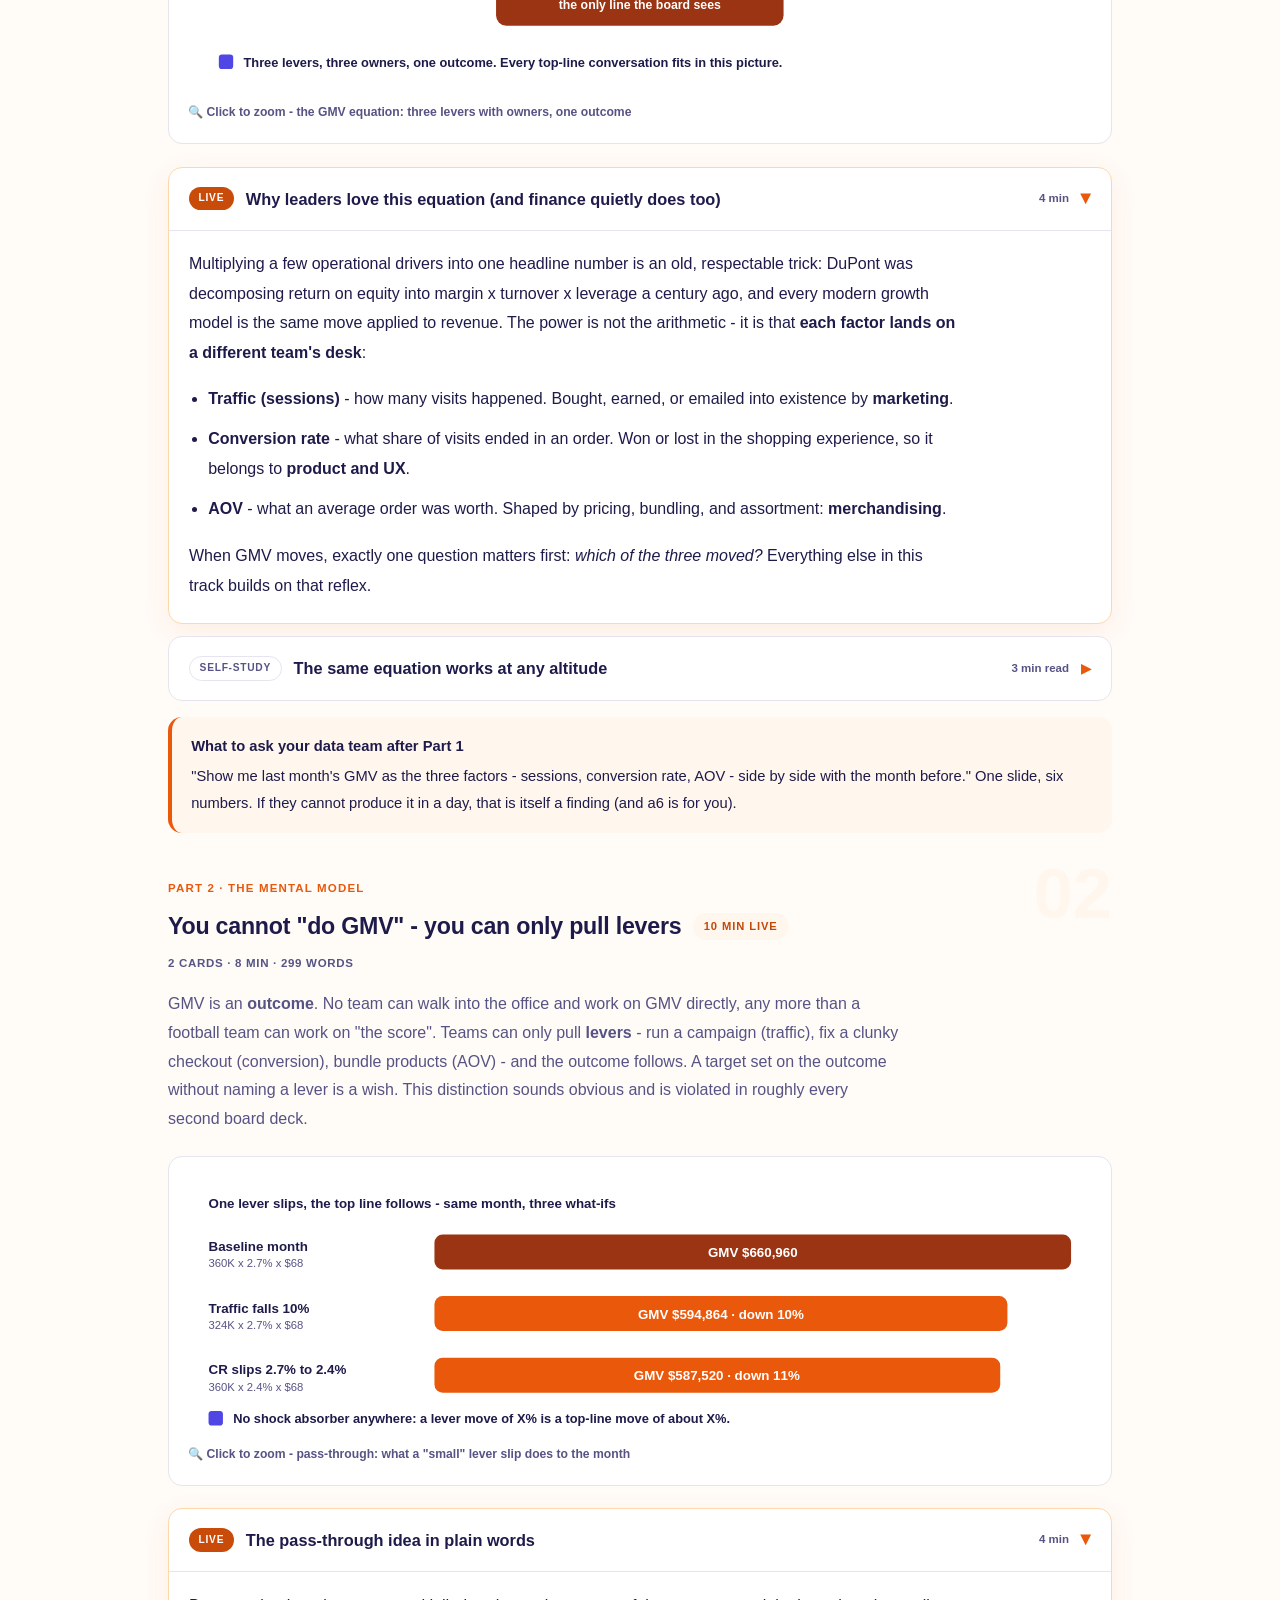
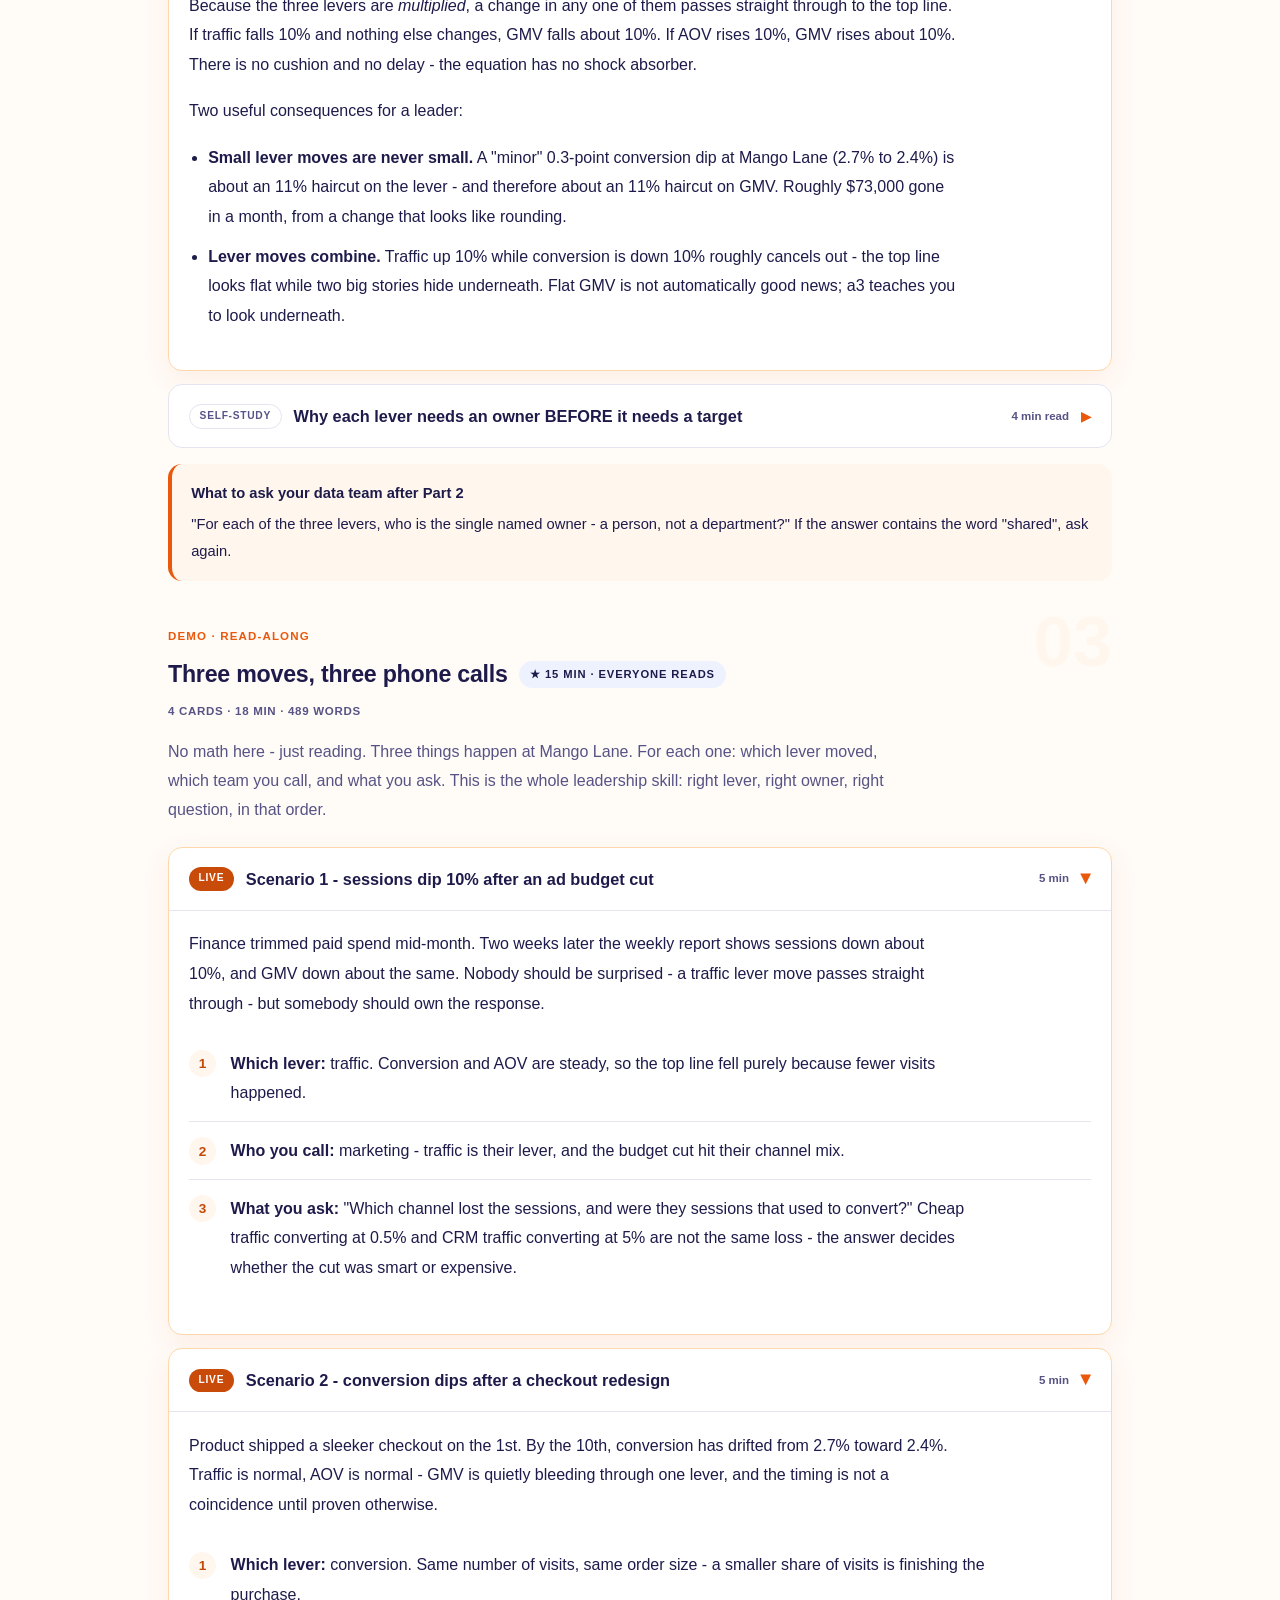
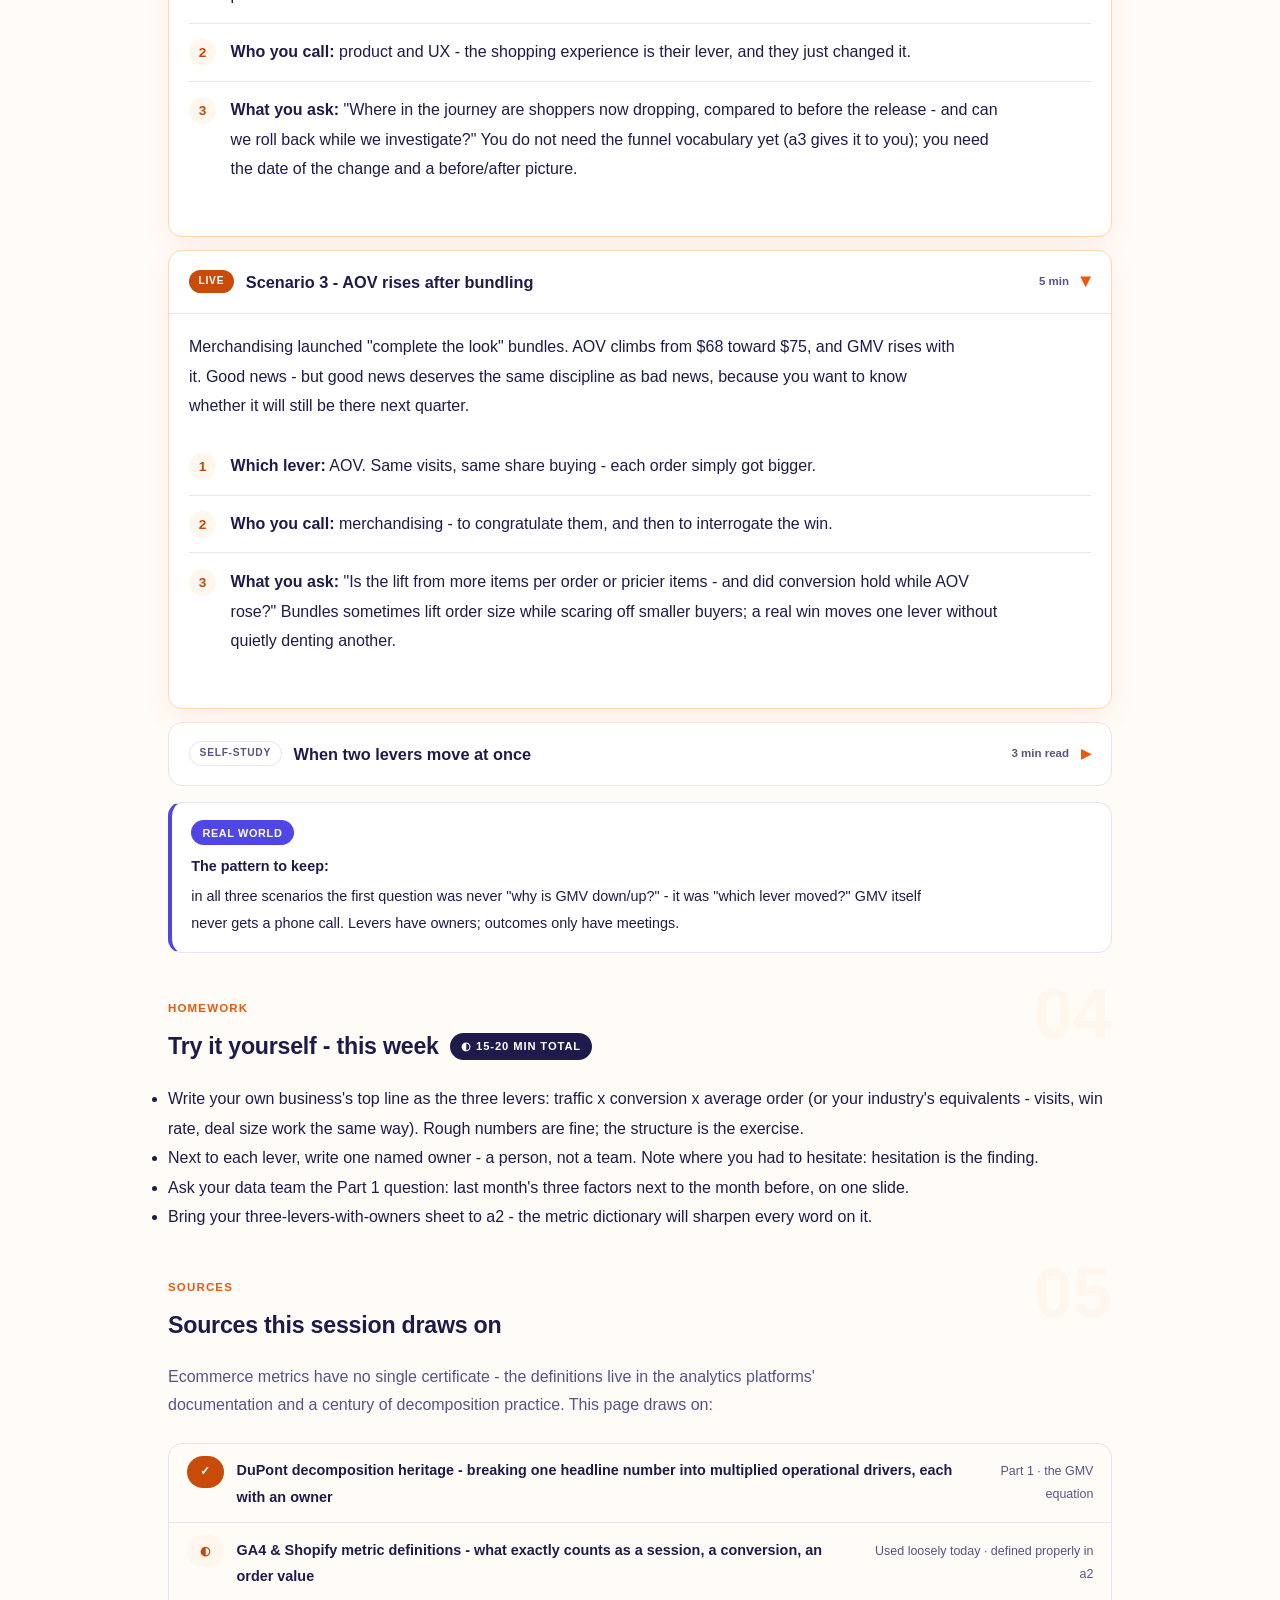
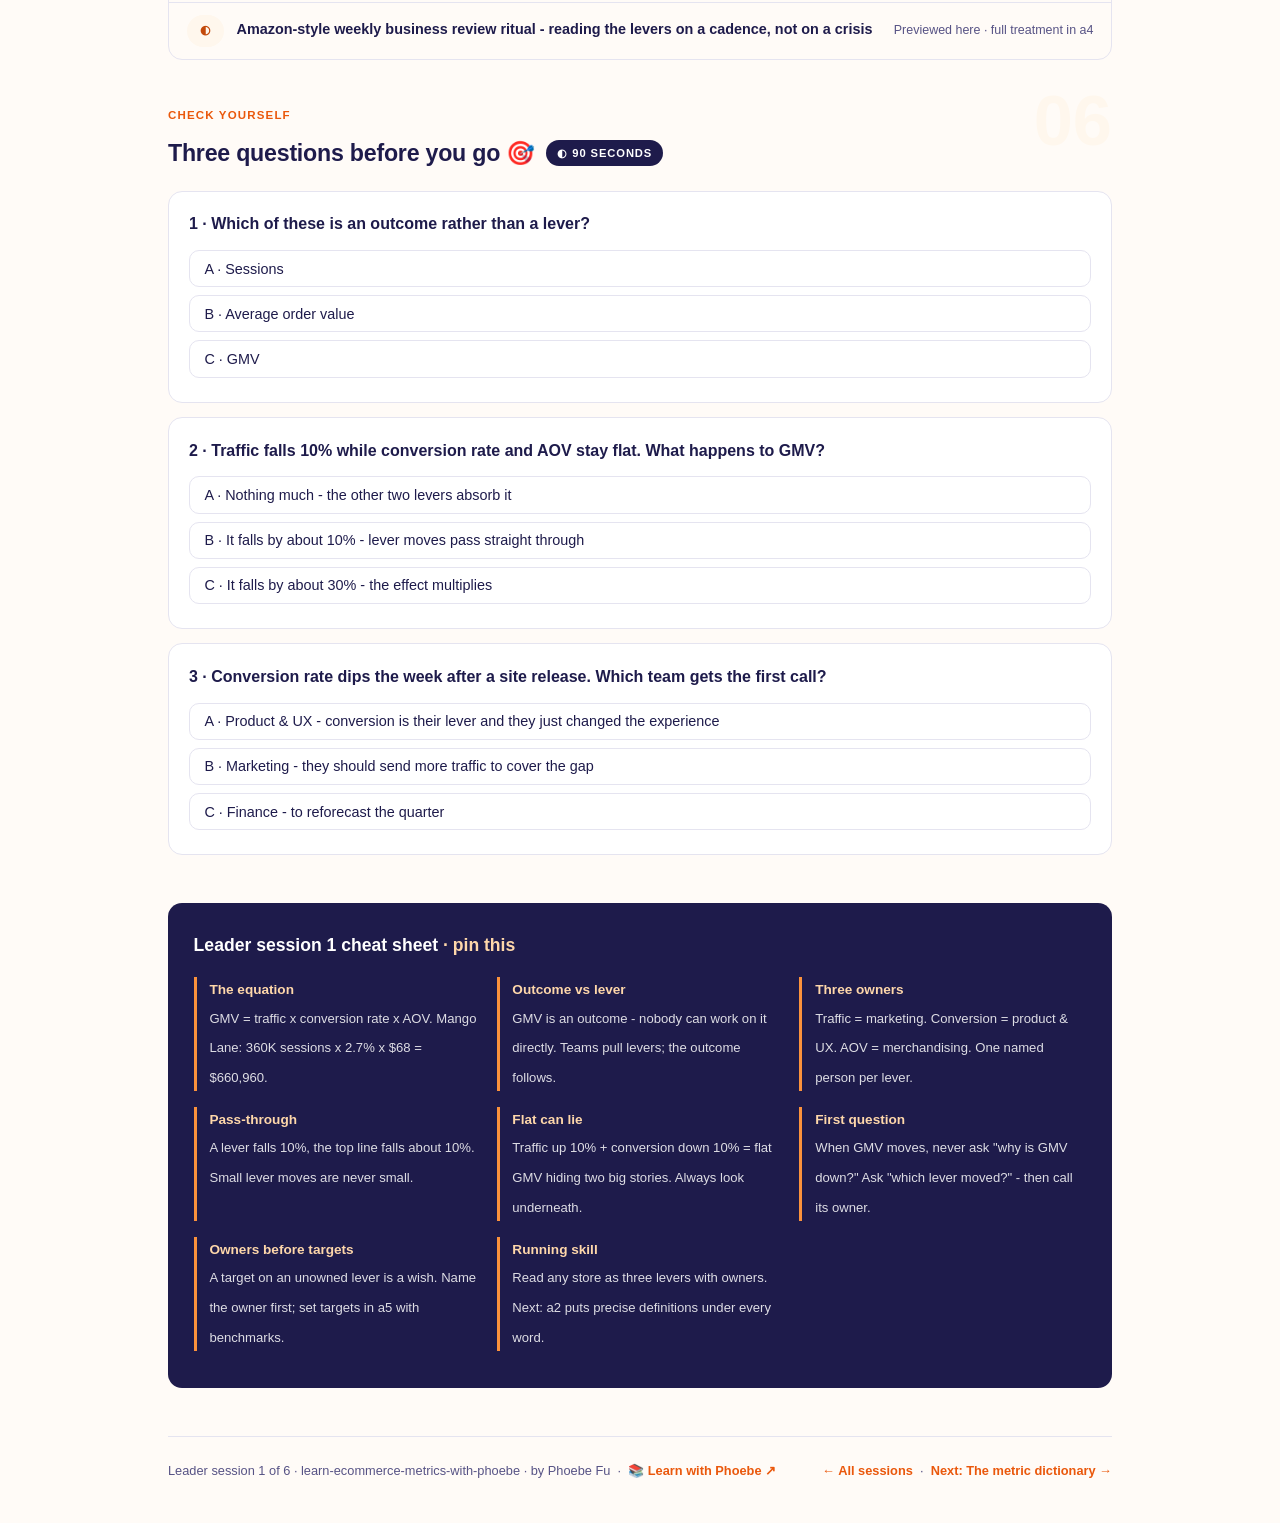
==== commit b94d387f: "Raise every text-on-fill pair to WCAG AA (lowest was 3.4:1) 12 rule(s) drew text on a solid fill bel" ====
--- a/courses/a1-the-gmv-equation.html
+++ b/courses/a1-the-gmv-equation.html
@@ -19,7 +19,7 @@
 <meta name="twitter:image" content="https://phoebefu6.github.io/learn-ecommerce-metrics-with-phoebe/assets/og-cover.png">
 <!-- social:end -->
 <title>Leader session 1 · The GMV equation - learn ecommerce metrics with phoebe</title>
-<link rel="stylesheet" href="../assets/style.css?v=10">
+<link rel="stylesheet" href="../assets/style.css?v=11">
 </head>
 <body>
 
--- a/assets/style.css
+++ b/assets/style.css
@@ -3,6 +3,9 @@
    (CSS var names still read --indigo/--amber; they hold tangerine/indigo values.) */
 
 :root {
+  --indigo-solid: #C84B0A;
+  --indigo-text: #C3490A;
+  --fill-solid: #C84B0A;
   --indigo: #EA580C;
   --indigo-deep: #9A3412;
   --indigo-mid: #FB923C;
@@ -39,7 +42,7 @@
 
 /* ---------- header band ---------- */
 .masthead {
-  background: var(--indigo);
+  background: var(--indigo-solid);
   color: #fff;
   padding: 2.5rem 0 2.25rem;
 }
@@ -71,7 +74,7 @@
   font-weight: 600;
   white-space: nowrap;
 }
-.chip.level { background: #fff; color: var(--indigo); }
+.chip.level { background: #fff; color: var(--indigo-text); }
 .chip.audience { background: rgba(255,255,255,.16); color: #fff; border: 1px solid rgba(255,255,255,.35); }
 .chip.time { background: var(--ink); color: #fff; font-variant-numeric: tabular-nums; }
 
@@ -119,7 +122,7 @@
   transition: all .15s ease;
 }
 .btn:hover { border-color: var(--indigo); color: var(--indigo); }
-.btn.primary { background: var(--indigo); border-color: var(--indigo); color: #fff; }
+.btn.primary { background: var(--indigo-solid); border-color: var(--indigo-solid); color: #fff; }
 .btn.primary:hover { background: var(--indigo-deep); }
 
 /* ---------- sections ---------- */
@@ -153,7 +156,7 @@
   text-transform: uppercase;
   letter-spacing: .08em;
 }
-.tag.concept { background: var(--indigo-50); color: var(--indigo); }
+.tag.concept { background: var(--indigo-50); color: var(--indigo-text); }
 .tag.demo { background: var(--amber-50); color: var(--amber-ink); }
 .tag.exercise { background: var(--ink); color: #fff; }
 
@@ -169,7 +172,7 @@
   border-radius: 999px;
   flex: none;
 }
-.mode.live { background: var(--indigo); color: #fff; }
+.mode.live { background: var(--indigo-solid); color: #fff; }
 .mode.self { background: #fff; color: var(--muted); border: 1px solid var(--hairline); }
 
 /* ---------- accordions ---------- */
@@ -221,8 +224,8 @@
   font-size: .78rem;
   font-weight: 600;
 }
-.pill.solid { background: var(--indigo); color: #fff; }
-.pill.light { background: var(--indigo-50); color: var(--indigo); }
+.pill.solid { background: var(--indigo-solid); color: #fff; }
+.pill.light { background: var(--indigo-50); color: var(--indigo-text); }
 .pill.inkpill { background: var(--ink); color: #fff; }
 .pill.amber, .pill.peach { background: var(--amber); color: #fff; }
 .pill.bare { color: var(--faint); }
@@ -271,7 +274,7 @@
   position: absolute;
   top: -0.7rem;
   left: 1rem;
-  background: var(--indigo);
+  background: var(--indigo-solid);
   color: #fff;
   font-family: "Inter", -apple-system, sans-serif;
   font-size: .68rem;
@@ -321,7 +324,7 @@
   width: 1.7rem; height: 1.7rem;
   border-radius: 999px;
   background: var(--indigo-50);
-  color: var(--indigo);
+  color: var(--indigo-text);
   font-weight: 700;
   font-size: .85rem;
   display: inline-flex;
@@ -557,7 +560,7 @@
   font-variant-numeric: tabular-nums;
 }
 .journey a:hover { border-color: #fff; transform: scale(1.12); }
-.journey a.here { background: #fff; color: var(--indigo); border-color: #fff; }
+.journey a.here { background: #fff; color: var(--indigo-text); border-color: #fff; }
 .journey a.dd-chip { width: auto; border-radius: 999px; padding: 0 .7rem; font-size: .72rem; }
 
 /* ---------- check-yourself quiz ---------- */
@@ -585,7 +588,7 @@
   transition: all .15s ease;
 }
 .quiz-q .qopt:hover { border-color: var(--indigo); background: var(--indigo-50); }
-.quiz-q .qopt.correct { background: var(--indigo); border-color: var(--indigo); color: #fff; font-weight: 600; }
+.quiz-q .qopt.correct { background: var(--indigo-solid); border-color: var(--indigo-solid); color: #fff; font-weight: 600; }
 .quiz-q .qopt.correct::after { content: "  ✓"; }
 .quiz-q .qopt.wrong { background: #FEF2F2; border-color: #FCA5A5; color: #991B1B; animation: qshake .3s ease; }
 .quiz-q .qopt.wrong::after { content: "  ✗ try again"; font-size: .78rem; }
@@ -764,7 +767,7 @@
 .tree-suffix { font-size: 12px; font-weight: 600; color: #575385; }
 .tree-delta { position: absolute; top: -10px; right: -8px; font-size: 10.5px; font-weight: 800; padding: 2px 7px; border-radius: 999px; }
 .tree-delta.down { background: #4F46E5; color: #FFFFFF; }
-.tree-delta.up { background: #EA580C; color: #FFFFFF; }
+.tree-delta.up { background: var(--fill-solid); color: #FFFFFF; }
 .tree-kids { display: flex; gap: 16px; margin-top: 26px; position: relative; align-items: flex-start; justify-content: center; }
 .tree-kids::before { content: ""; position: absolute; top: -14px; left: 50%; width: 1.5px; height: 14px; background: #FED7AA; }
 .tree-kids > .tree-node-wrap { position: relative; }
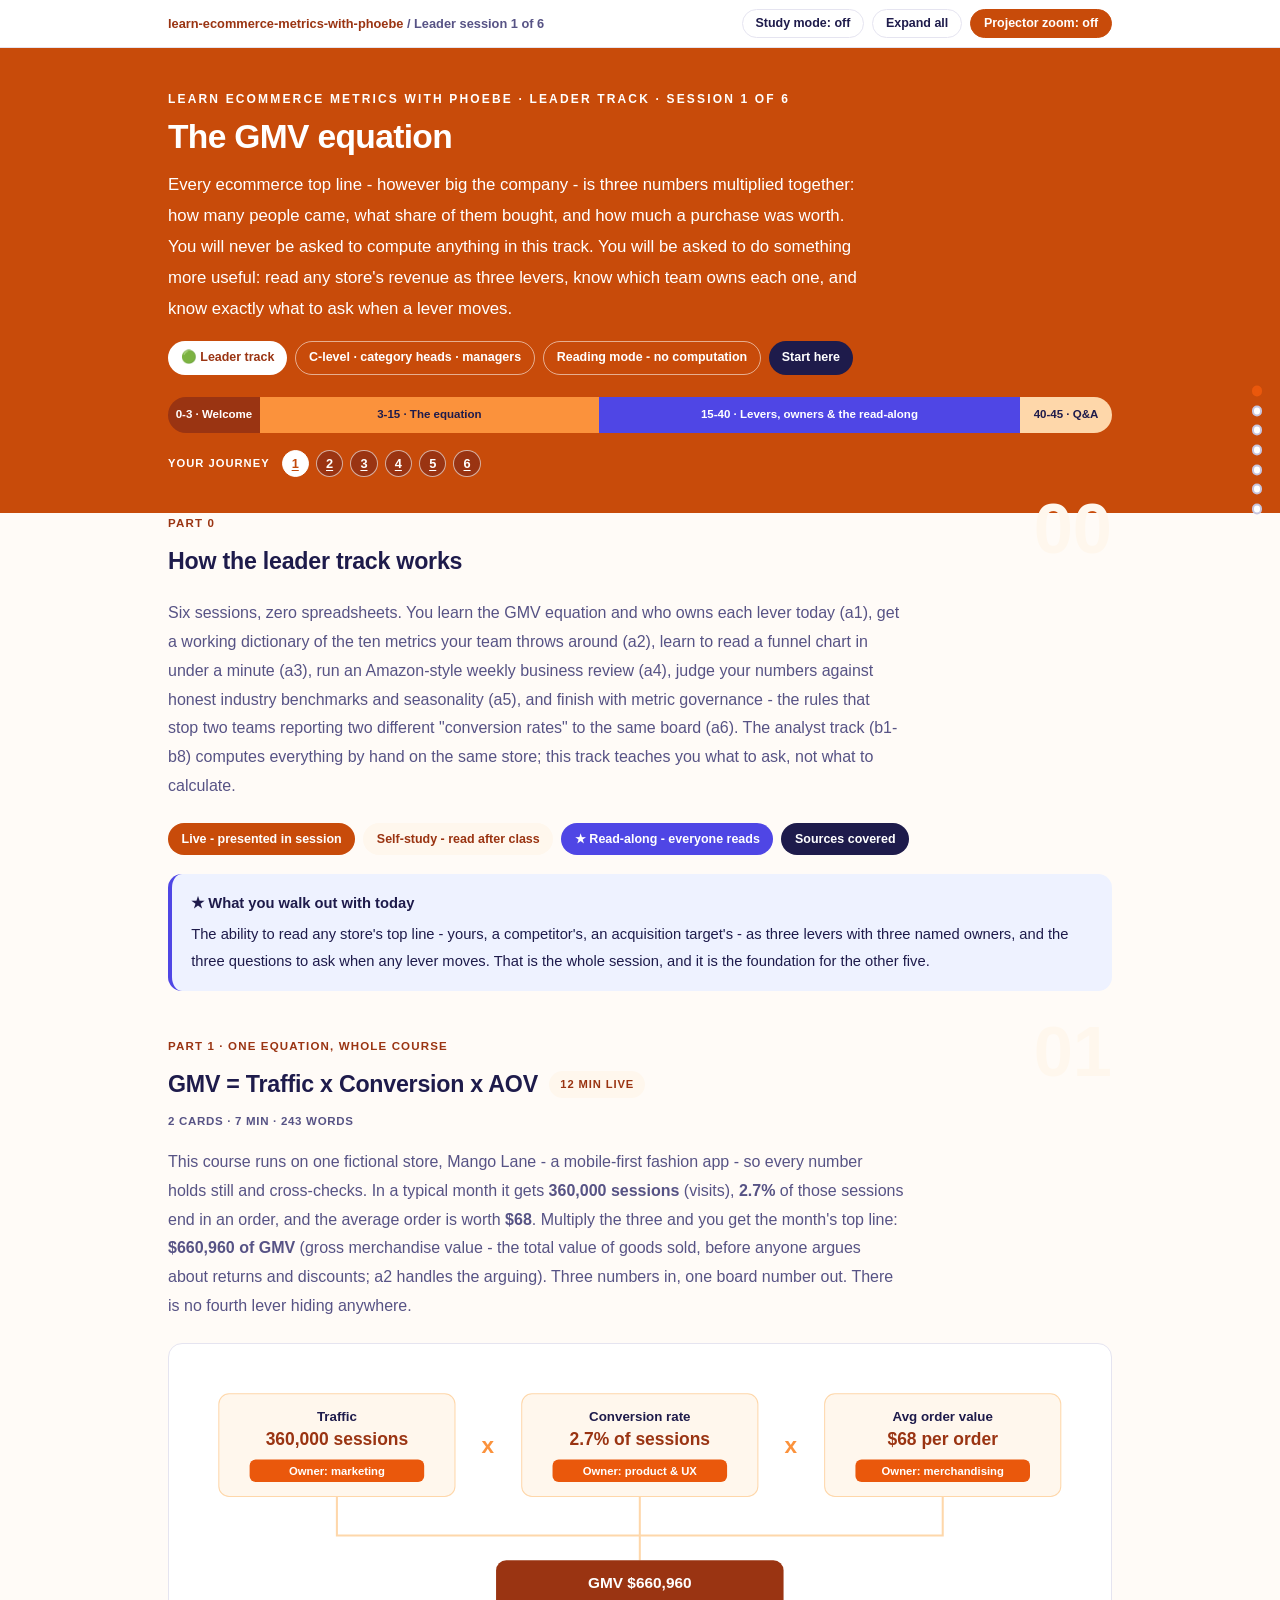
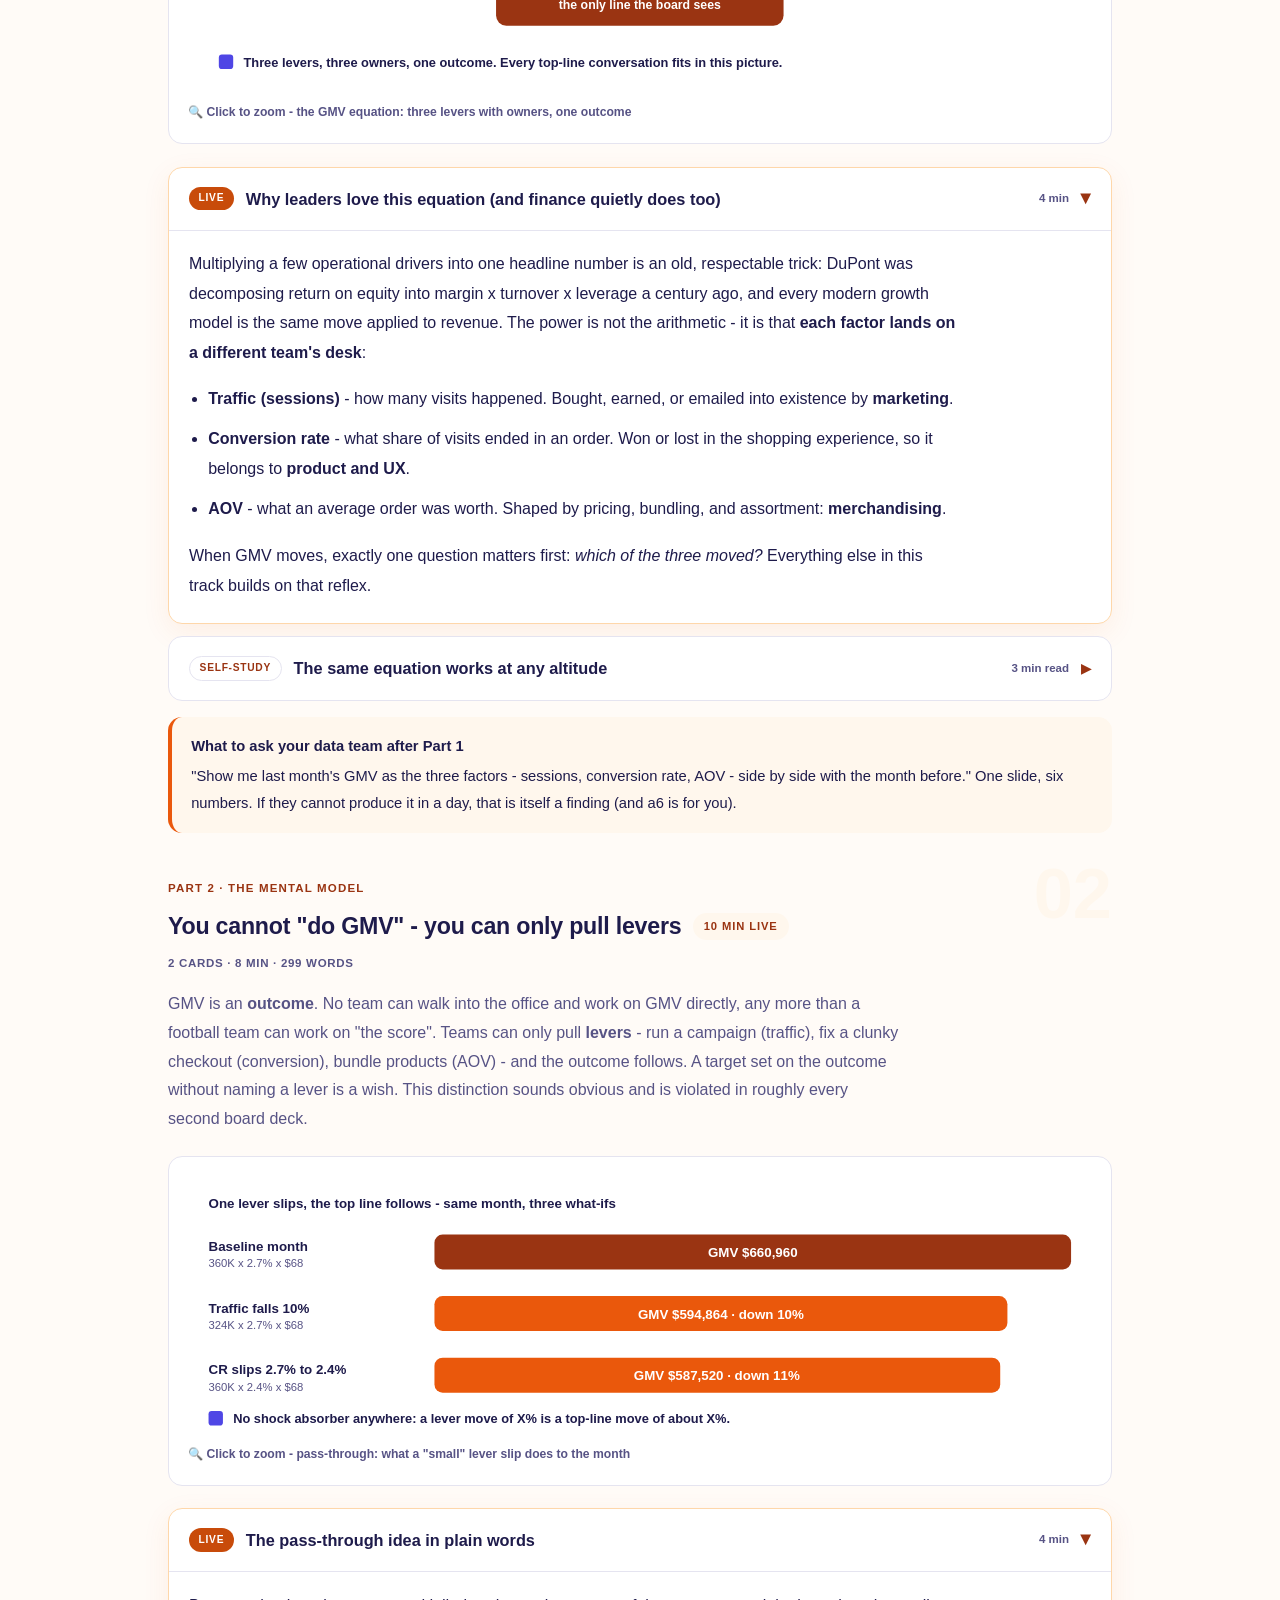
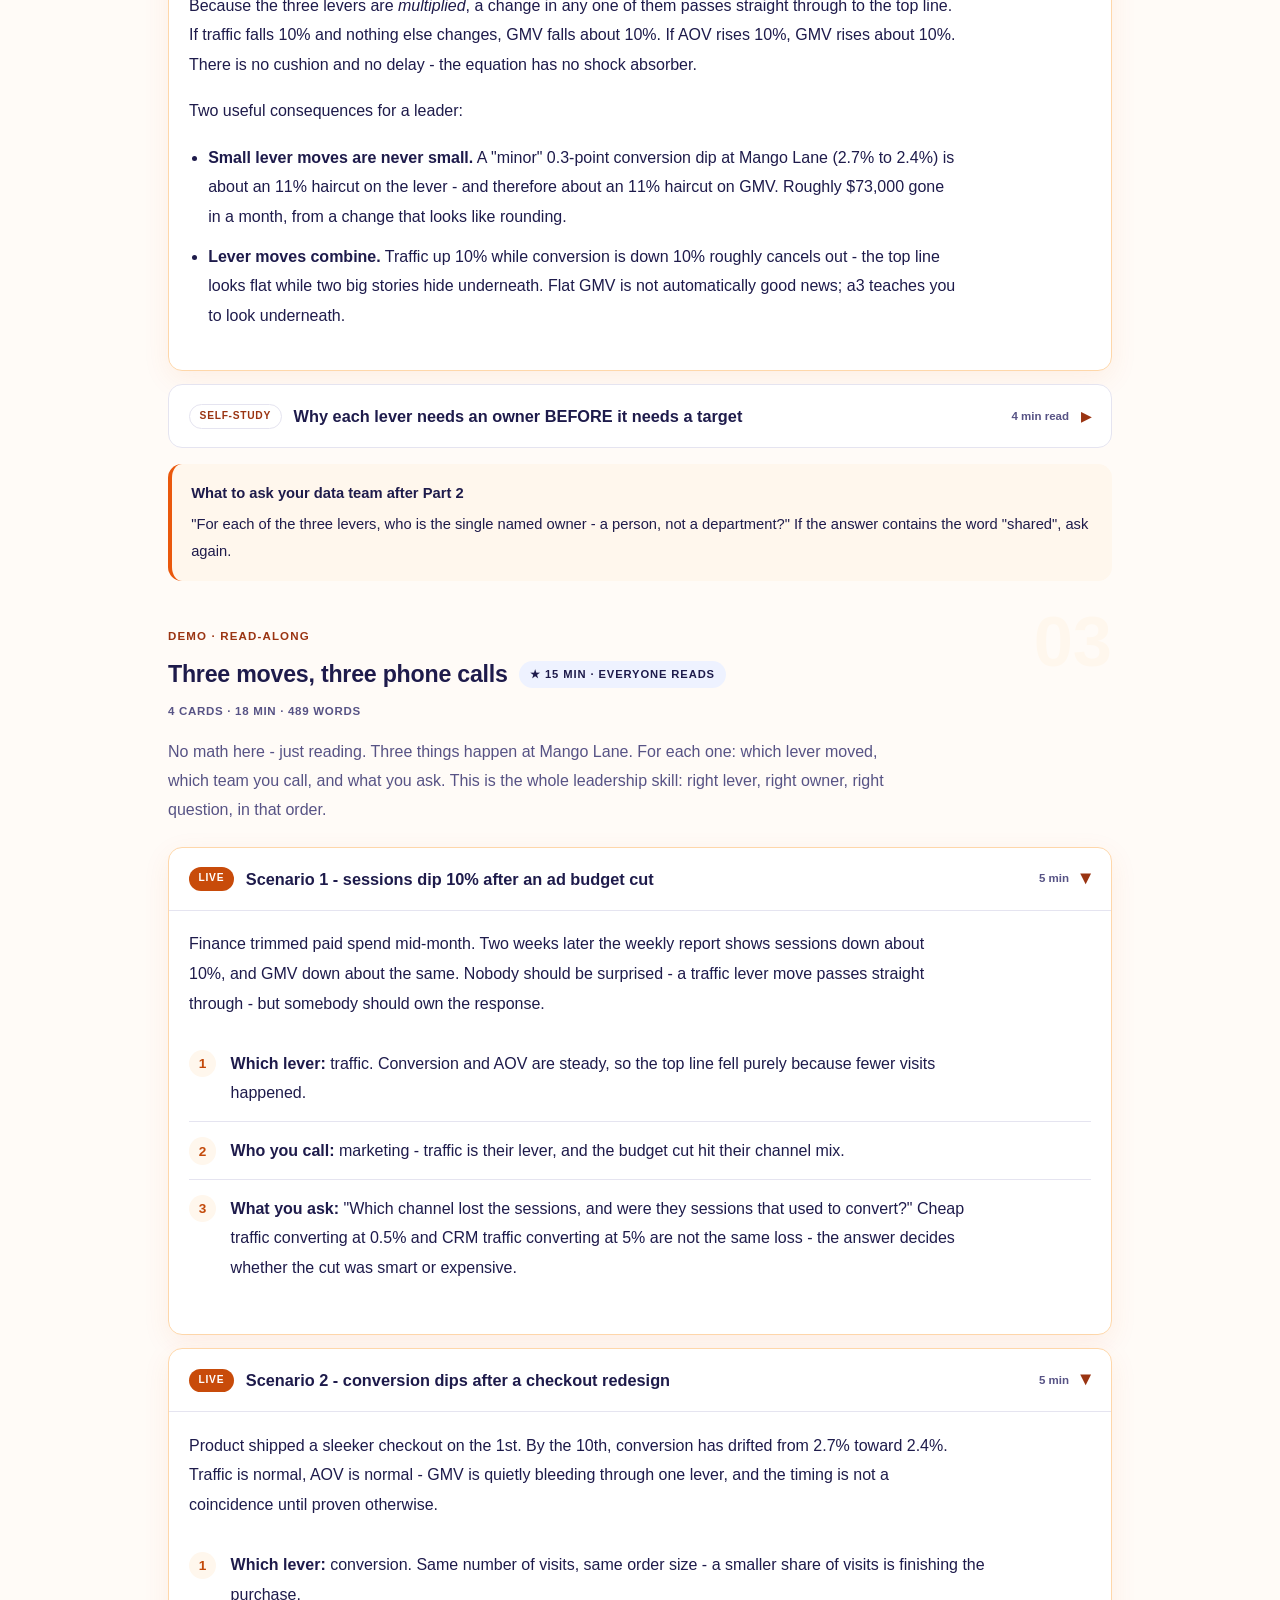
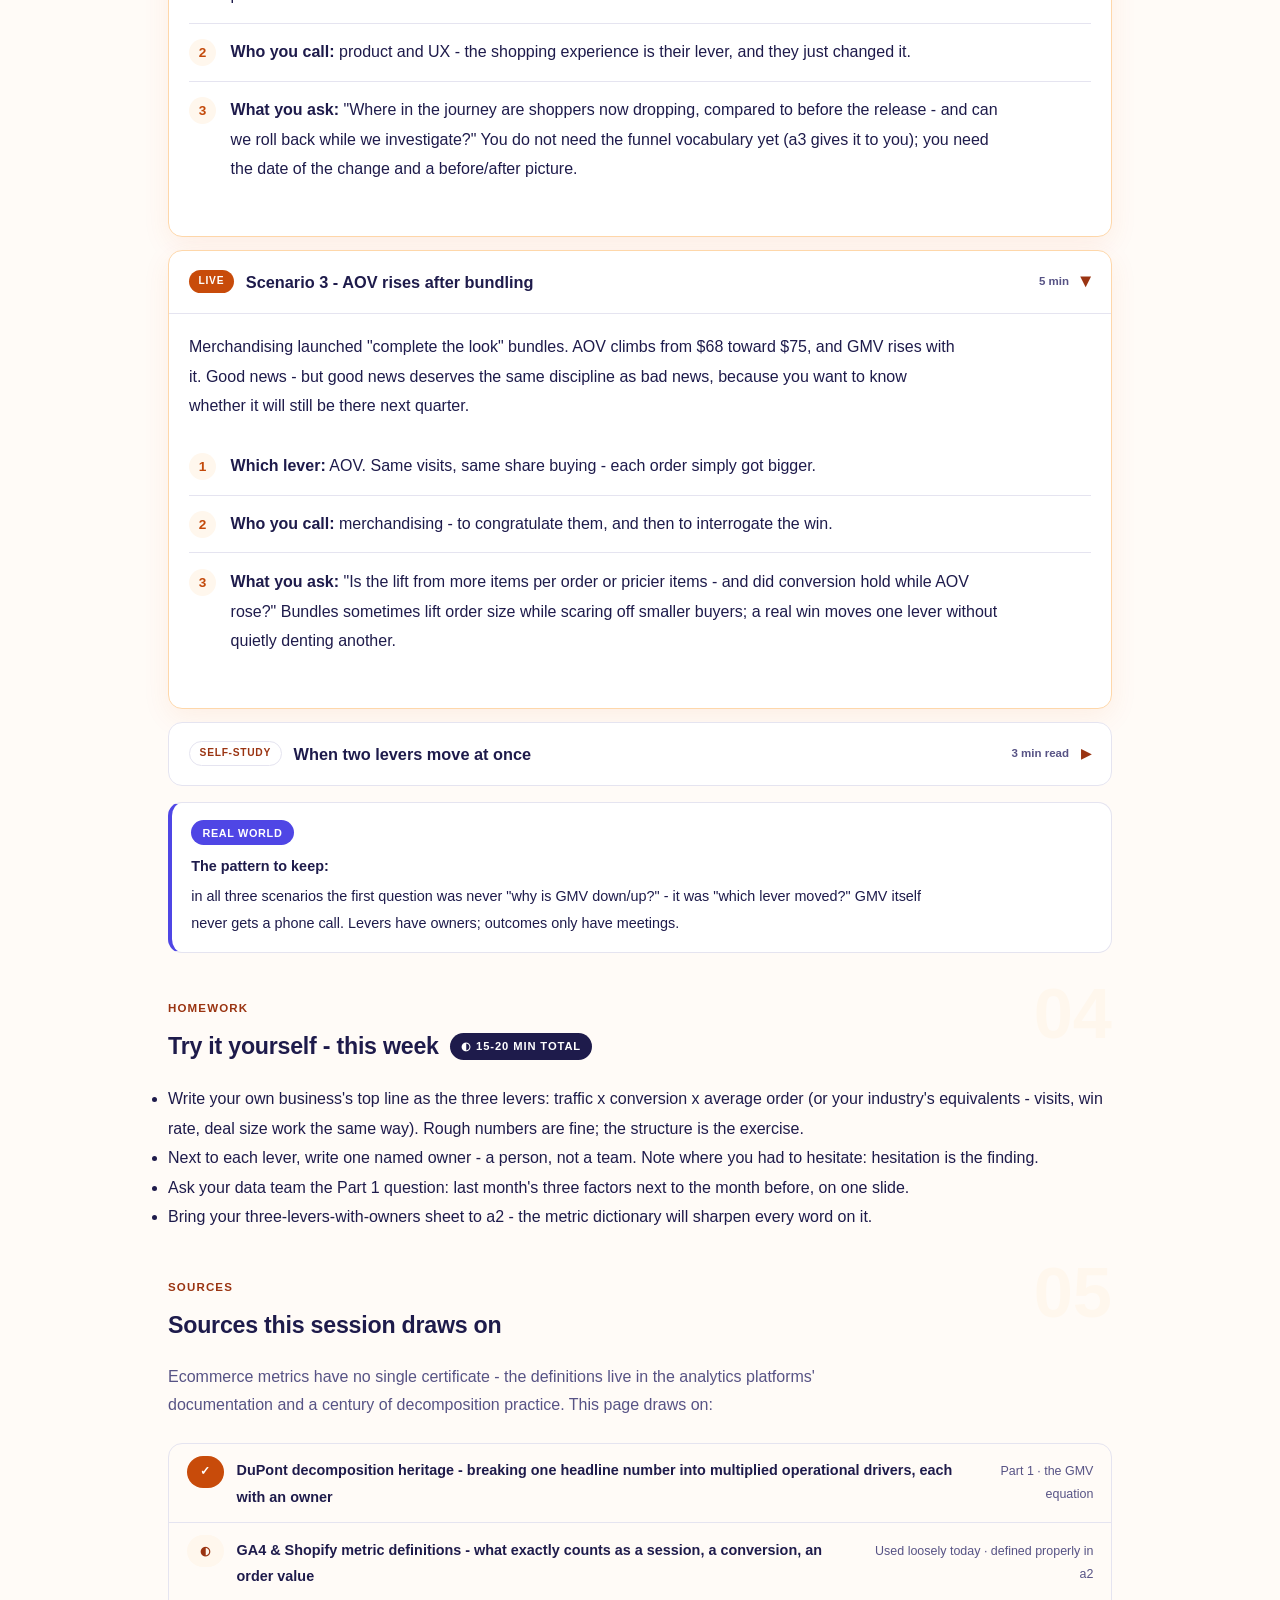
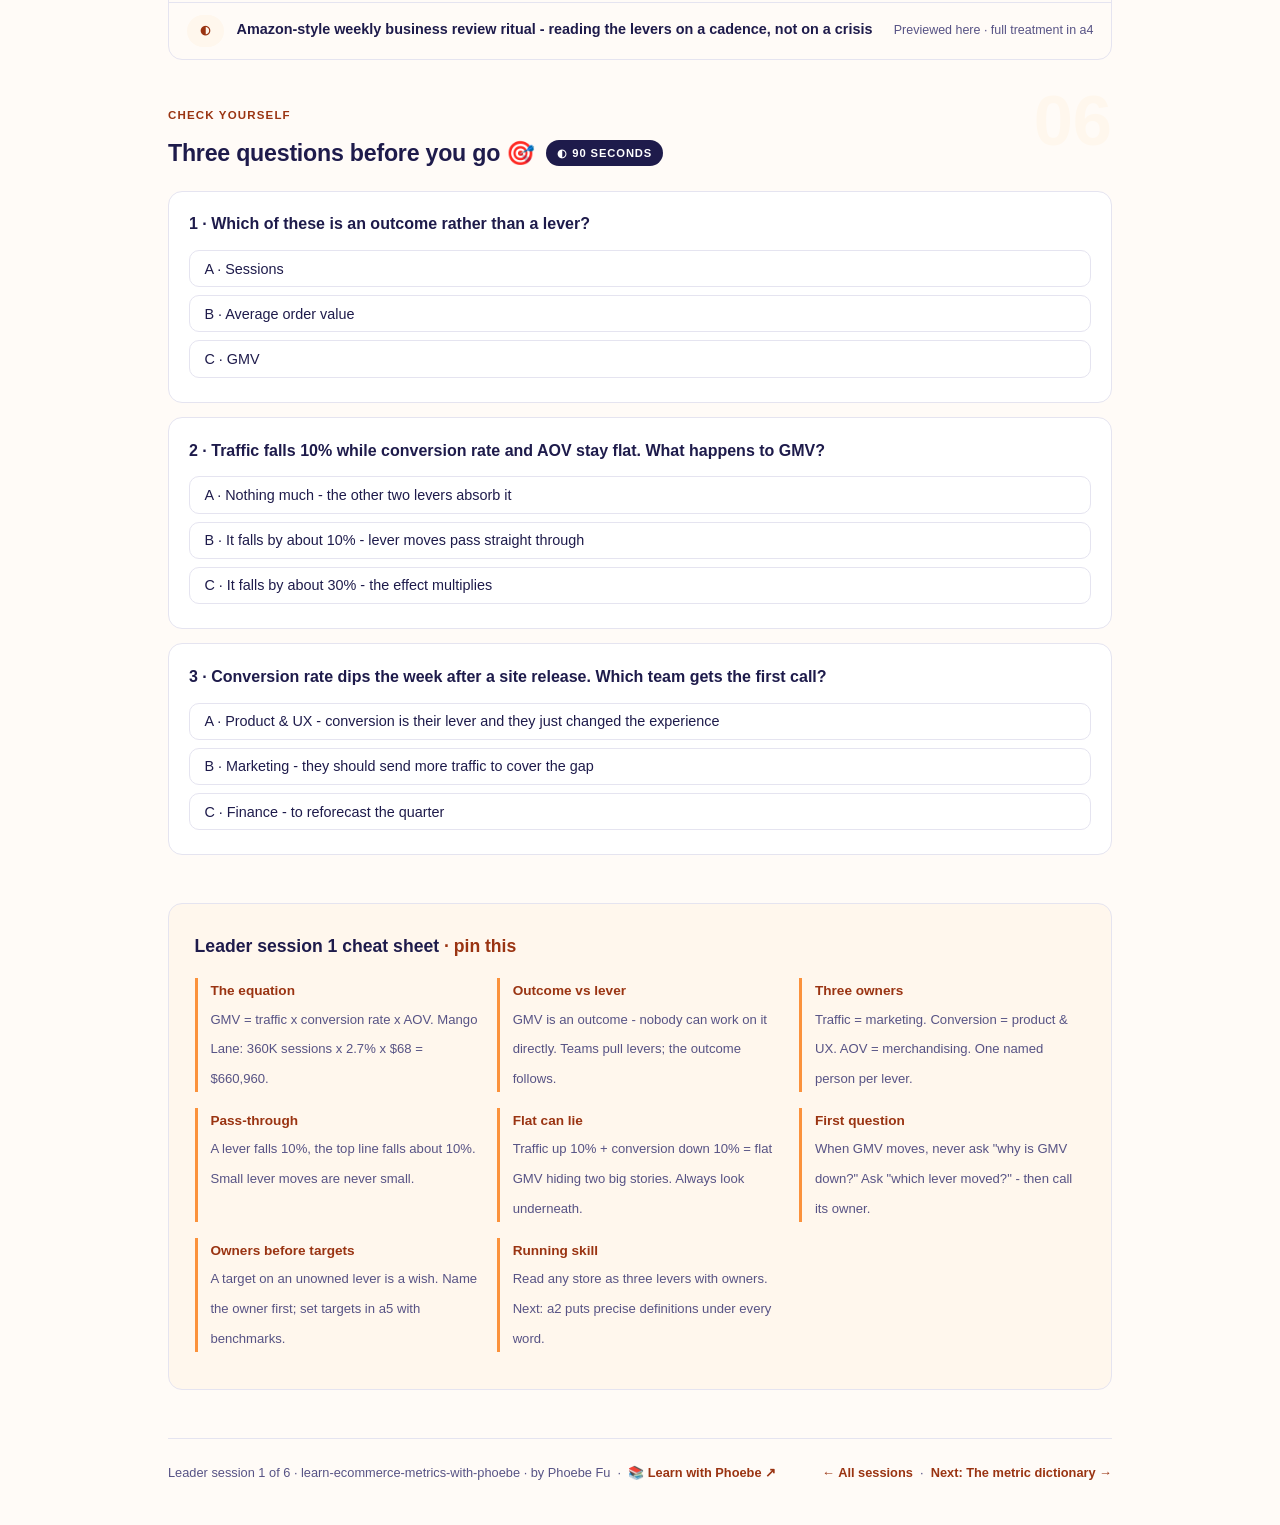
==== commit 5a47586e: "Light surfaces everywhere: lightbox, cheat panel, code boxes; contrast and phone-width fixes Every d" ====
--- a/courses/a1-the-gmv-equation.html
+++ b/courses/a1-the-gmv-equation.html
@@ -19,7 +19,7 @@
 <meta name="twitter:image" content="https://phoebefu6.github.io/learn-ecommerce-metrics-with-phoebe/assets/og-cover.png">
 <!-- social:end -->
 <title>Leader session 1 · The GMV equation - learn ecommerce metrics with phoebe</title>
-<link rel="stylesheet" href="../assets/style.css?v=11">
+<link rel="stylesheet" href="../assets/style.css?v=32">
 </head>
 <body>
 
@@ -374,6 +374,6 @@
 </main>
 
 <script src="../assets/tree-live.js?v=6"></script>
-<script src="../assets/app.js?v=6"></script>
+<script src="../assets/app.js?v=32"></script>
 </body>
 </html>
--- a/assets/style.css
+++ b/assets/style.css
@@ -19,8 +19,8 @@
   --amber-ink: #1E1B4B;
   --amber-50: #EEF2FF;
   --paper: #FFFBF7;
-  --code-bg: #191645;
-  --code-ink: #E0E7FF;
+  --code-bg: #FFF7ED;
+  --code-ink: #1E1B4B;
   --radius: 14px;
 }
 
@@ -50,7 +50,7 @@
   font-size: .75rem;
   letter-spacing: .18em;
   text-transform: uppercase;
-  opacity: .85;
+  opacity: 1;
   font-weight: 600;
 }
 .masthead h1 {
@@ -61,7 +61,7 @@
   letter-spacing: -.02em;
 }
 .masthead h1 .accent { color: inherit; }
-.masthead .sub { font-size: 1.05rem; opacity: .92; max-width: 44rem; }
+.masthead .sub { font-size: 1.05rem; opacity: 1; max-width: 44rem; }
 
 .chip-row { display: flex; flex-wrap: wrap; gap: .5rem; margin-top: 1.1rem; }
 .chip {
@@ -75,7 +75,7 @@
   white-space: nowrap;
 }
 .chip.level { background: #fff; color: var(--indigo-text); }
-.chip.audience { background: rgba(255,255,255,.16); color: #fff; border: 1px solid rgba(255,255,255,.35); }
+.chip.audience { background: rgba(255,255,255,.08); color: #fff; border: 1px solid rgba(255,255,255,.35); }
 .chip.time { background: var(--ink); color: #fff; font-variant-numeric: tabular-nums; }
 
 /* ---------- agenda bar ---------- */
@@ -228,7 +228,7 @@
 .pill.light { background: var(--indigo-50); color: var(--indigo-text); }
 .pill.inkpill { background: var(--ink); color: #fff; }
 .pill.amber, .pill.peach { background: var(--amber); color: #fff; }
-.pill.bare { color: var(--faint); }
+.pill.bare { color: var(--muted); }
 
 /* ---------- 4D grid ---------- */
 .grid-2 { display: grid; grid-template-columns: repeat(auto-fit, minmax(15rem, 1fr)); gap: .8rem; margin: .5rem 0 1rem; }
@@ -257,10 +257,11 @@
 table.clean td:first-child { font-weight: 600; }
 
 /* ---------- prompt boxes ---------- */
-.prompt-box {
+.prompt-box{
   position: relative;
-  background: var(--code-bg);
-  color: var(--code-ink);
+  background: #FFF7ED;
+  border: 1px solid #E5E4F0;
+  color: #1E1B4B;
   border-radius: var(--radius);
   padding: 1.1rem 1.2rem;
   margin: 1rem 0 1.2rem;
@@ -270,12 +271,12 @@
   white-space: pre-wrap;
   word-break: break-word;
 }
-.prompt-box .label {
+.prompt-box .label{
   position: absolute;
   top: -0.7rem;
   left: 1rem;
-  background: var(--indigo-solid);
-  color: #fff;
+  background: #C64A0A;
+  color: #FFFFFF;
   font-family: "Inter", -apple-system, sans-serif;
   font-size: .68rem;
   font-weight: 700;
@@ -286,13 +287,13 @@
 }
 .prompt-box.bad .label { background: var(--faint); color: var(--ink); }
 .prompt-box.good .label { background: var(--amber); color: #fff; }
-.copy-btn {
+.copy-btn{
   position: absolute;
   top: .7rem;
   right: .7rem;
-  background: rgba(255,255,255,.1);
-  border: 1px solid rgba(255,255,255,.25);
-  color: #fff;
+  background: #FFFFFF;
+  border: 1px solid #E5E4F0;
+  color: #1E1B4B;
   border-radius: 999px;
   padding: .25rem .8rem;
   font-size: .72rem;
@@ -301,7 +302,7 @@
   font-family: "Inter", -apple-system, sans-serif;
   transition: background .15s ease;
 }
-.copy-btn:hover { background: rgba(255,255,255,.22); }
+.copy-btn:hover { background: #E5E4F0; }
 .copy-btn.copied { background: var(--amber); border-color: var(--amber); color: #fff; }
 
 /* ---------- demo steps ---------- */
@@ -391,11 +392,11 @@
   gap: .4rem;
 }
 
-.lightbox {
+.lightbox{
   position: fixed;
   inset: 0;
   z-index: 100;
-  background: rgba(30,27,75,.9);
+  background: rgba(255,251,247,.97);
   display: none;
   align-items: center;
   justify-content: center;
@@ -403,8 +404,10 @@
   cursor: zoom-out;
 }
 .lightbox.open { display: flex; }
-.lightbox .inner {
+.lightbox .inner{
   background: #fff;
+  border: 1px solid #E5E4F0;
+  box-shadow: 0 10px 40px rgba(30,27,75,.14);
   border-radius: var(--radius);
   padding: 2rem;
   max-width: 94vw;
@@ -412,13 +415,12 @@
   overflow: auto;
 }
 .lightbox .inner svg, .lightbox .inner img { width: min(88vw, 70rem); height: auto; }
-.lightbox .close-hint {
+.lightbox .close-hint{
   position: fixed;
   top: 1rem; right: 1.4rem;
-  color: #fff;
+  color: #1E1B4B;
   font-size: .8rem;
   font-weight: 600;
-  opacity: .8;
 }
 
 /* ---------- courses covered ---------- */
@@ -437,19 +439,20 @@
 .covered-row .note { margin-left: auto; color: var(--muted); font-size: .78rem; text-align: right; }
 
 /* ---------- cheat sheet footer ---------- */
-.cheat {
-  background: var(--ink);
-  color: #fff;
+.cheat{
+  background: #FFF7ED;
+  border: 1px solid #E5E4F0;
+  color: #1E1B4B;
   border-radius: var(--radius);
   padding: 1.6rem 1.6rem 1.3rem;
   margin-top: 3rem;
 }
 .cheat h3 { font-size: 1.1rem; margin-bottom: 1rem; }
-.cheat h3 span { color: var(--indigo-soft); }
+.cheat h3 span { color: #9A3412; }
 .cheat .grid-2 { gap: 1rem; }
 .cheat .cheat-item { border-left: 3px solid var(--indigo-mid); padding-left: .8rem; }
-.cheat .cheat-item b { display: block; font-size: .85rem; color: var(--indigo-soft); }
-.cheat .cheat-item span { font-size: .82rem; opacity: .85; }
+.cheat .cheat-item b { display: block; font-size: .85rem; color: #9A3412; }
+.cheat .cheat-item span { font-size: .82rem; color: #575385; }
 
 footer.pagefoot {
   border-top: 1px solid var(--hairline);
@@ -544,7 +547,7 @@
   margin-top: 1.1rem;
   flex-wrap: wrap;
 }
-.journey .jlabel { font-size: .7rem; font-weight: 700; text-transform: uppercase; letter-spacing: .09em; opacity: .8; margin-right: .3rem; }
+.journey .jlabel { font-size: .7rem; font-weight: 700; text-transform: uppercase; letter-spacing: .09em; opacity: 1; margin-right: .3rem; }
 .journey a {
   width: 1.7rem; height: 1.7rem;
   border-radius: 999px;
@@ -890,3 +893,32 @@
   color: var(--pv-flag);
 }
 /* === /LWP-PATCH === */
+/* layout-patch-3: phone-width overflow (2026-10-10) */
+.sql-bar { flex-wrap: wrap; }
+@media (max-width: 480px) {
+  .covered-row { flex-wrap: wrap; }
+  .covered-row .note { margin-left: 0; text-align: left; flex-basis: 100%; }
+  details.card summary { flex-wrap: wrap; }
+  details.card summary .mini { white-space: normal; }
+  .wk, .sqlbox, .prompt-box, pre { max-width: 100%; overflow-x: auto; }
+  .mono, code, strong, .note { overflow-wrap: anywhere; }
+  select, input[type=range], label { max-width: 100%; }
+  canvas, svg, img { max-width: 100%; height: auto; }
+  .tree-kids, .tree-node-wrap, .tree-node, .rb-night, .al-row, .gd-field, .tl-row, .sl-row { max-width: 100%; overflow-x: auto; }
+  .tl-cols, .sl-cols, .bb-cols, .ev-cols, [class$="-cols"] { grid-template-columns: 1fr !important; display: grid; }
+  .tl-cols > *, .sl-cols > *, [class$="-cols"] > * { min-width: 0; max-width: 100%; }
+  .mono { white-space: normal; }
+  .er-w, .bb-lab, .tl-lev, .sl-lev { max-width: 100%; white-space: normal; }
+}
+/* contrast-patch-2b */
+.cheat a { color: var(--indigo-deep, var(--ink)); }
+.chip.audience { background: transparent; border-color: rgba(255,255,255,.55); }
+.masthead a, .masthead .sub a { color: #fff; text-decoration: underline; text-underline-offset: 2px; }
+.prompt-box b, .prompt-box strong { color: var(--indigo-deep, var(--ink)); }
+.prompt-box span, .prompt-box em, .prompt-box i { color: inherit; }
+.pp-stamp i { color: var(--ink); }
+/* contrast-patch-2 */
+.klabel, .section-kicker .klabel, details.card summary .caret, .crumb a, .toolbar .crumb a, .pagenav a, .pagefoot a, footer.pagefoot a, .pagefoot p a, .cnum, .course-card .cnum, .pill.light, .covered-row .status.light, .paths a, .tag.concept, .chip.level, .quiz-score, .mmd-launch, .mode.self, .legend .pill.light { color: var(--indigo-deep); }
+.chip.audience { background: transparent; border-color: rgba(255,255,255,.55); }
+.journey a { background: var(--indigo-deep); border-color: rgba(255,255,255,.6); }
+.skip-link { background: var(--indigo-deep); }
